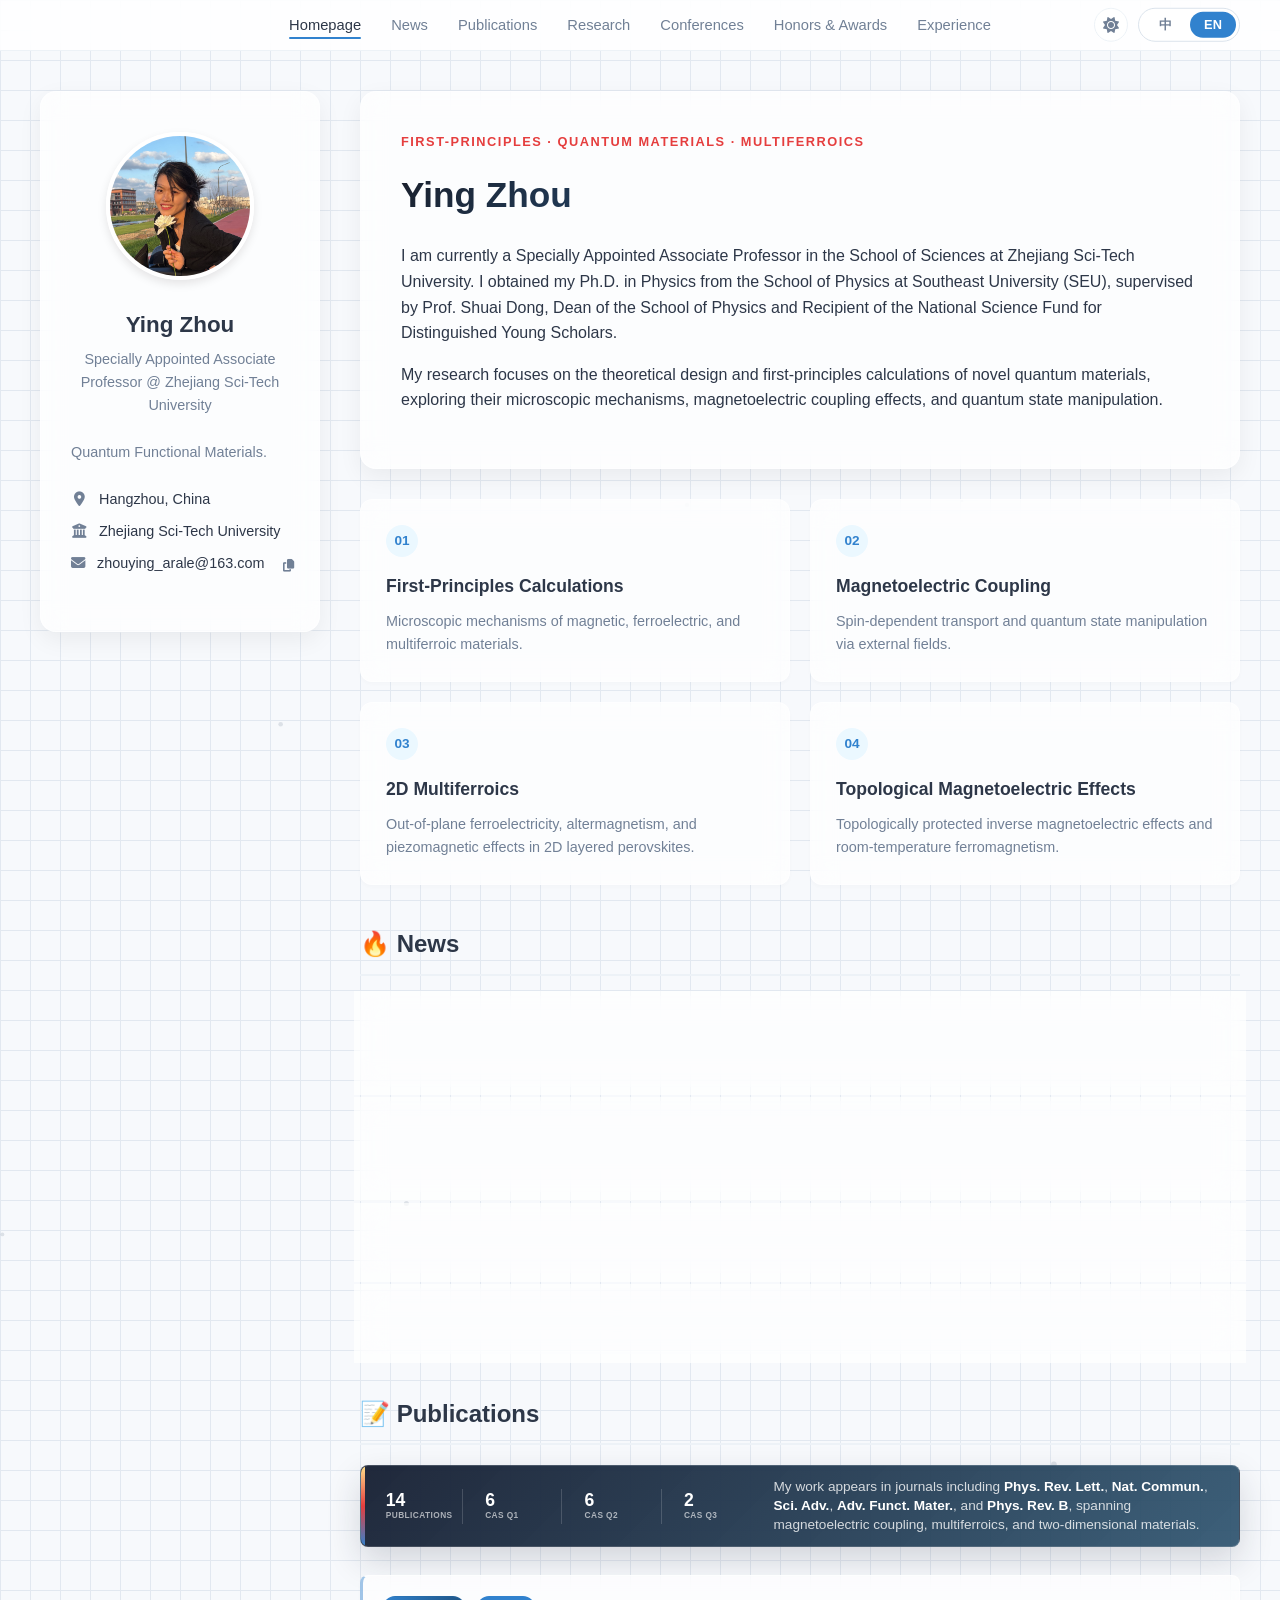
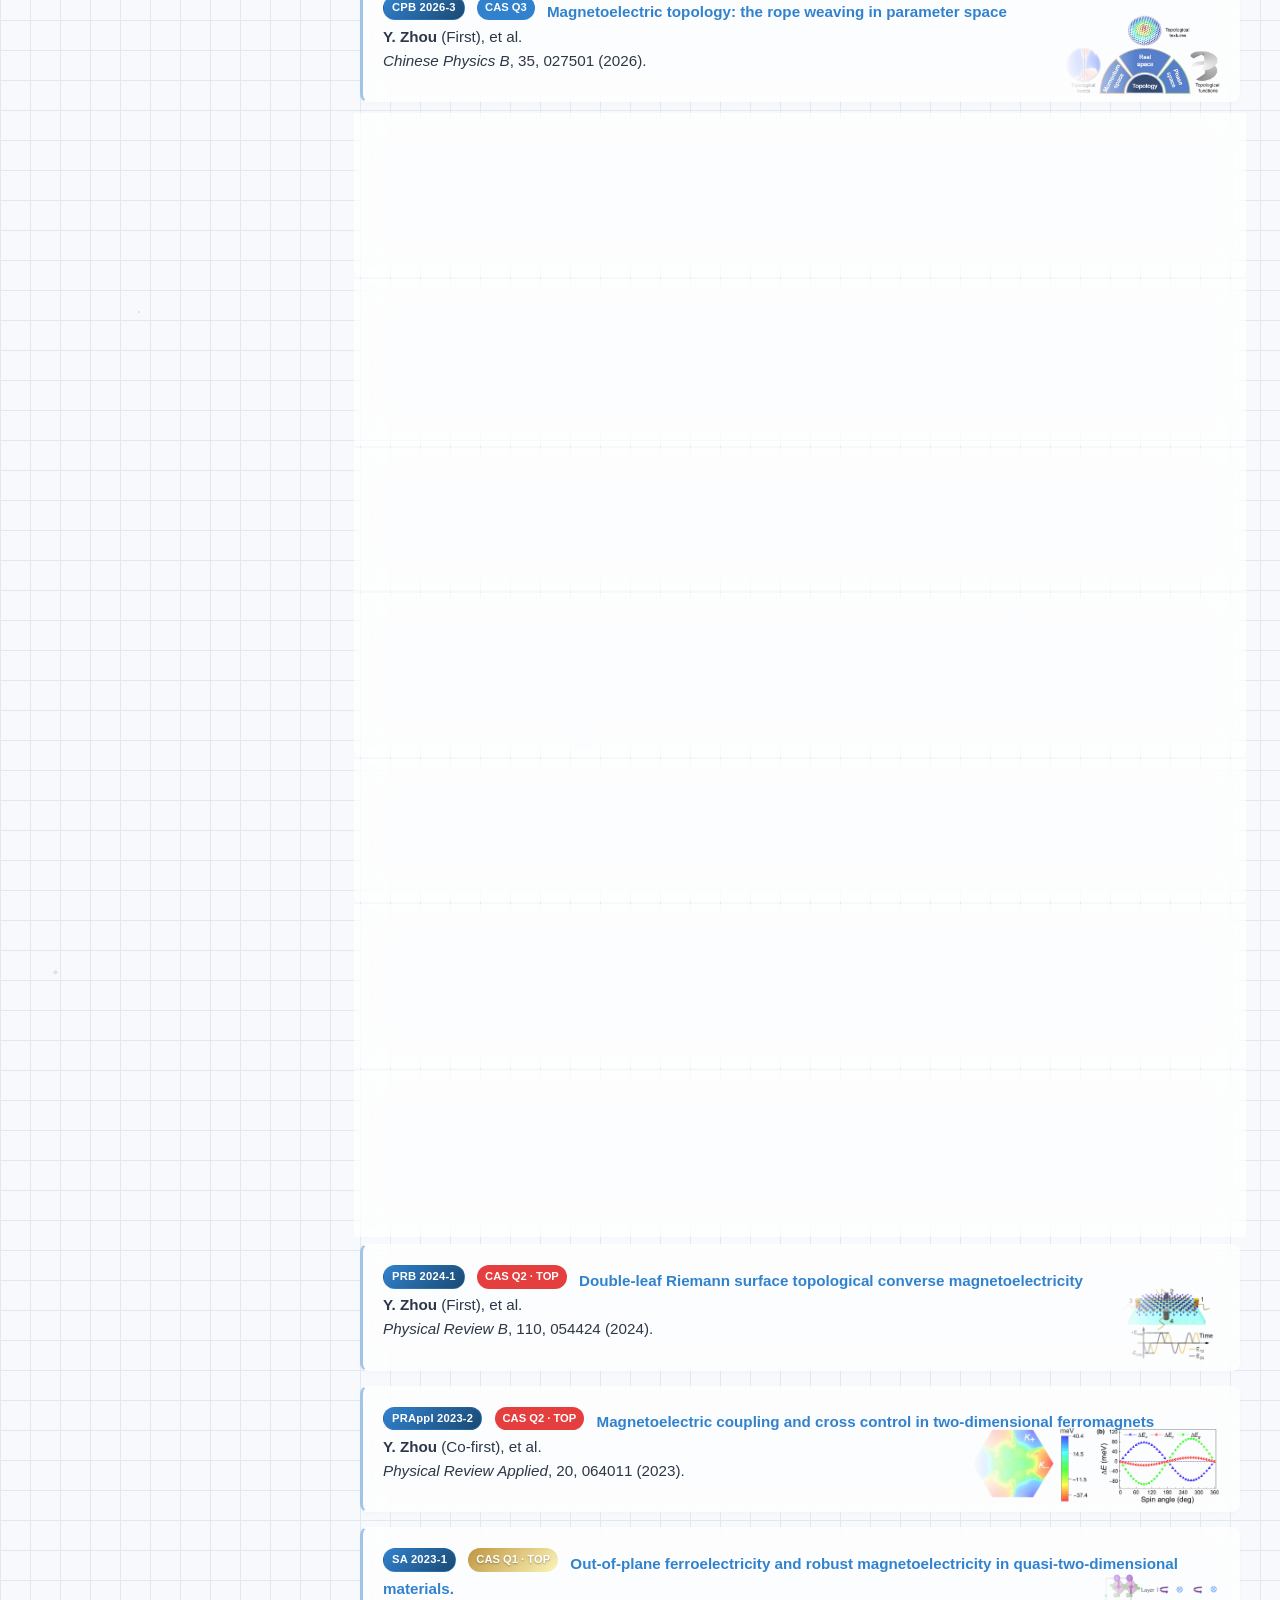
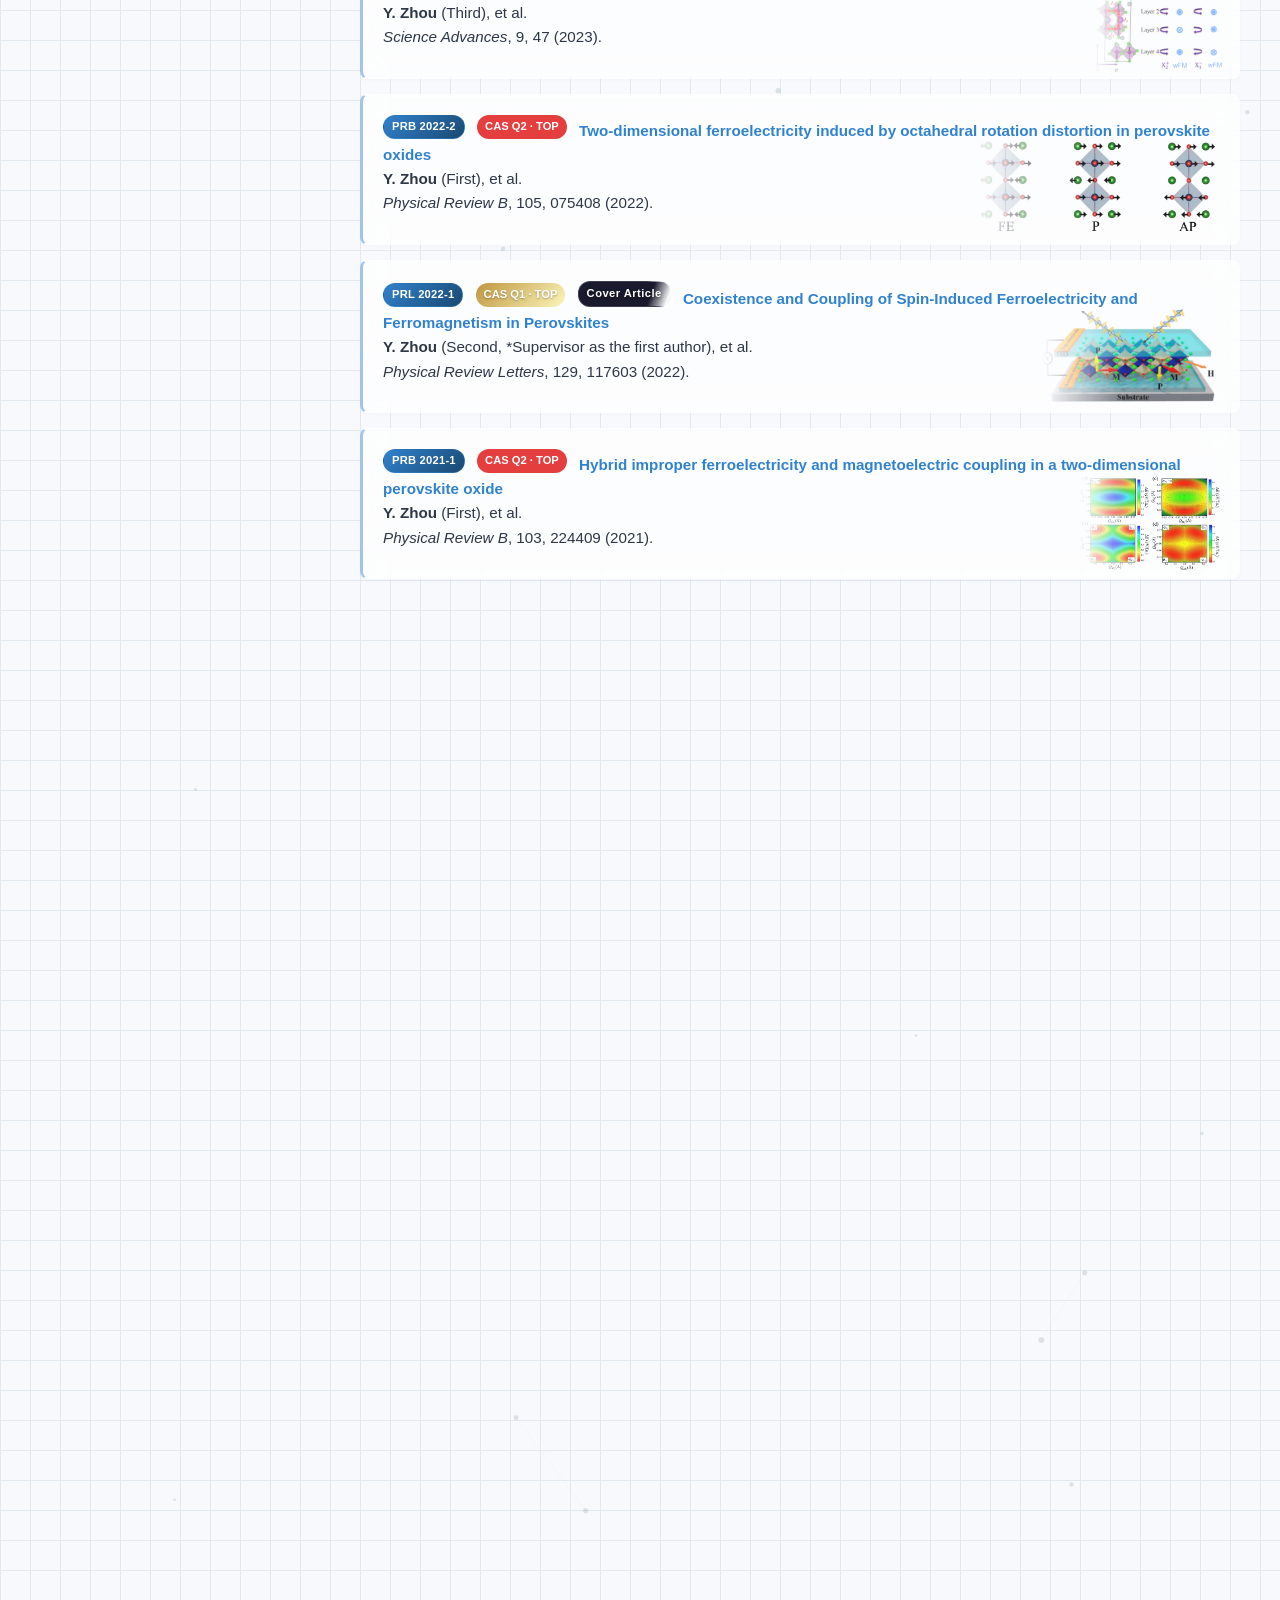
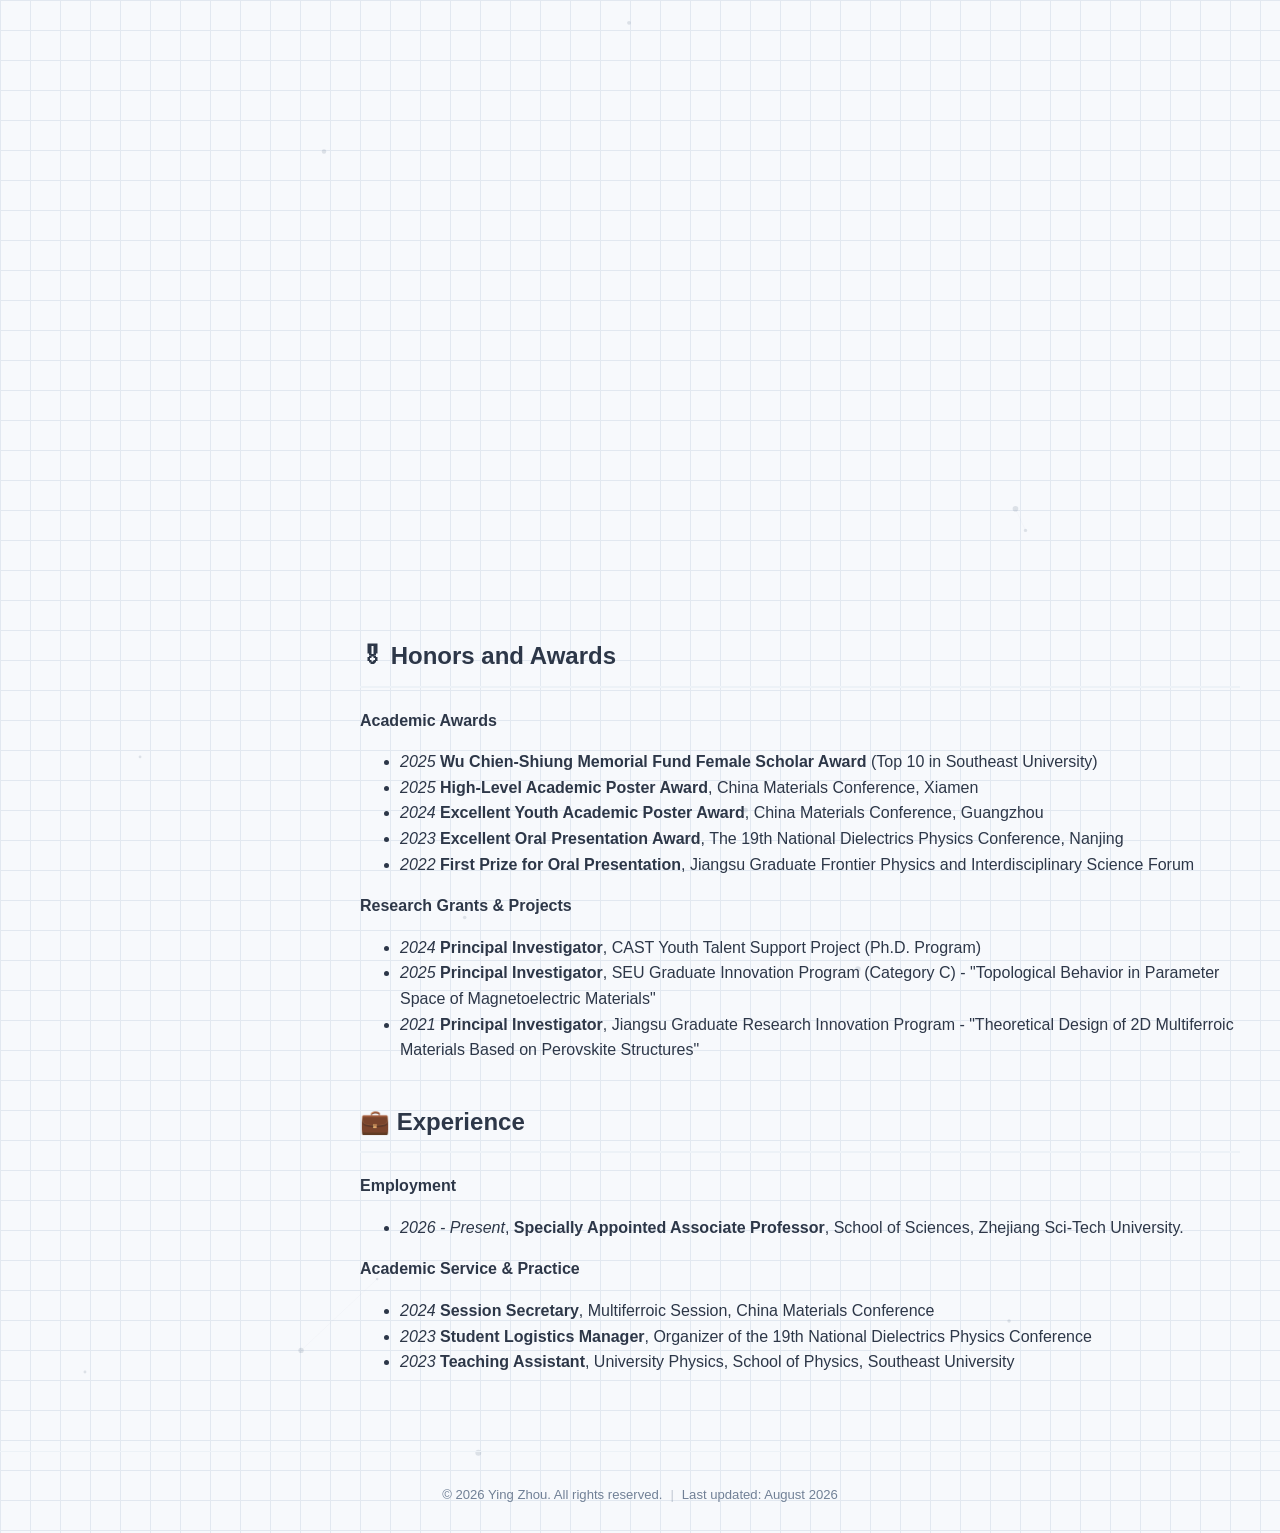
==== index.html @ cd829cbf "Make paper figure backgrounds transparent and lightbox load PNG originals - All 14 WebP images: whit" ====
<!doctype html>
<html lang="en">
<head>
    <meta charset="utf-8">
    <title>Ying Zhou - Homepage</title>
    <meta name="viewport" content="width=device-width, initial-scale=1.0">

    <!-- FontAwesome icons -->
    <link rel="stylesheet" href="https://cdnjs.cloudflare.com/ajax/libs/font-awesome/6.4.0/css/all.min.css">

    <link rel="alternate" hreflang="en" href="index.html">
    <link rel="alternate" hreflang="zh-CN" href="index-zh.html">
    <link rel="stylesheet" href="assets/css/main.css">
    <link rel="icon" href="data:image/svg+xml,<svg xmlns='http://www.w3.org/2000/svg' viewBox='0 0 32 32'><rect width='32' height='32' rx='8' fill='%233182ce'/><text x='50%25' y='55%25' dominant-baseline='middle' text-anchor='middle' font-family='system-ui' font-size='17' font-weight='700' fill='white'>YZ</text></svg>">
</head>
<body>

    <!-- Preloader -->
    <div class="preloader" id="preloader">
        <div class="preloader__spinner"></div>
    </div>

    <!-- Background Particles -->
    <canvas id="particles"></canvas>

    <div class="reading-progress" id="readingProgress"></div>

    <div class="masthead" id="masthead">
        <div class="masthead__inner-wrap">
            <button class="hamburger" id="hamburger" aria-label="Toggle menu">
                <span></span>
                <span></span>
                <span></span>
            </button>
            <nav id="site-nav" class="greedy-nav">
                <ul class="visible-links">
                    <li><a href="#about-me">Homepage</a></li>
                    <li><a href="#-news">News</a></li>
                    <li><a href="#-publications">Publications</a></li>
                    <li><a href="#-research-experience">Research</a></li>
                    <li><a href="#-conferences">Conferences</a></li>
                    <li><a href="#-honors-and-awards">Honors & Awards</a></li>
                    <li><a href="#-experience">Experience</a></li>
                </ul>
            </nav>
            <div class="masthead__controls">
                <button class="theme-toggle" id="themeToggle" aria-label="Toggle dark mode">
                    <i class="fas fa-sun"></i>
                    <i class="fas fa-moon"></i>
                </button>
                <div class="language-switcher" aria-label="Language selection">
                    <a href="index-zh.html" lang="zh-CN" hreflang="zh-CN" aria-label="Switch to Chinese">中</a>
                    <a href="index.html" lang="en" hreflang="en" aria-current="page">EN</a>
                </div>
            </div>
        </div>
    </div>

    <div id="main" role="main">
        <!-- Sidebar -->
        <div class="sidebar">
            <div class="profile_box reveal">
                <div class="author__avatar">
                    <img src="./sources/head.png" alt="Ying Zhou">
                </div>
                <div class="author__content">
                    <h3 class="author__name">Ying Zhou</h3>
                    <p class="author__bio">Specially Appointed Associate Professor @ Zhejiang Sci-Tech University</p>
                </div>
                <div class="author__urls-wrapper">
                    <ul class="author__urls">
                        <li><div style="white-space: normal; margin-bottom: 1em; color: var(--text-muted); font-weight: 500;">Quantum Functional Materials.</div></li>
                        <li><i class="fas fa-fw fa-map-marker-alt"></i> Hangzhou, China</li>
                        <li><i class="fas fa-fw fa-university"></i> Zhejiang Sci-Tech University</li>
                        <li><i class="fas fa-fw fa-envelope"></i> zhouying_arale@163.com <button class="copy-email" id="copyEmail" aria-label="Copy email"><i class="fas fa-copy"></i></button></li>
                    </ul>
                </div>
            </div>
        </div>

        <!-- Main Content -->
        <div class="page">
            <section class="page__content">
                <span class="anchor" id="about-me"></span>

            <!-- Hero Section -->
            <section class="profile-hero reveal">
              <div class="profile-hero__eyebrow">First-Principles · Quantum Materials · Multiferroics</div>
              <h1 class="profile-hero__name">Ying Zhou</h1>
              <p class="profile-hero__summary">I am currently a Specially Appointed Associate Professor in the School of Sciences at Zhejiang Sci-Tech University. I obtained my Ph.D. in Physics from the School of Physics at Southeast University (SEU), supervised by Prof. Shuai Dong, Dean of the School of Physics and Recipient of the National Science Fund for Distinguished Young Scholars.</p>
              <p class="profile-hero__focus">My research focuses on the theoretical design and first-principles calculations of novel quantum materials, exploring their microscopic mechanisms, magnetoelectric coupling effects, and quantum state manipulation.</p>
            </section>

                <!-- Research Grid -->
                <section class="research-grid reveal-stagger">
                    <div class="research-card" data-detail="Based on density functional theory (DFT), we employ first-principles methods including VASP and ABINIT to investigate the electronic structure, magnetic ordering, ferroelectric polarization, and lattice dynamics of quantum materials, providing theoretical guidance for the rational design of novel functional materials.">
                        <span>01</span>
                        <strong>First-Principles Calculations</strong>
                        <p>Microscopic mechanisms of magnetic, ferroelectric, and multiferroic materials.</p>
                    </div>
                    <div class="research-card" data-detail="We explore cross-coupling mechanisms between magnetic and electric orders in multiferroic systems, including spin-dependent quantum transport, external-field-driven manipulation of quantum states, and the microscopic origins of magnetoelectric effects in low-dimensional and correlated materials.">
                        <span>02</span>
                        <strong>Magnetoelectric Coupling</strong>
                        <p>Spin-dependent transport and quantum state manipulation via external fields.</p>
                    </div>
                    <div class="research-card" data-detail="We focus on two-dimensional Ruddlesden–Popper perovskites and related layered systems, studying out-of-plane ferroelectricity, altermagnetism, piezomagnetic effects, and persistent spin textures for next-generation nanoscale multifunctional devices.">
                        <span>03</span>
                        <strong>2D Multiferroics</strong>
                        <p>Out-of-plane ferroelectricity, altermagnetism, and piezomagnetic effects in 2D layered perovskites.</p>
                    </div>
                    <div class="research-card" data-detail="We investigate topologically protected magnetoelectric responses in quantum materials, including topological converse magnetoelectricity, room-temperature ferromagnetism in 5d halide systems, and non-trivial topological behavior in magnetoelectric parameter space.">
                        <span>04</span>
                        <strong>Topological Magnetoelectric Effects</strong>
                        <p>Topologically protected inverse magnetoelectric effects and room-temperature ferromagnetism.</p>
                    </div>
                </section>

                <!-- News -->
                <h1 id="-news" class="reveal">🔥 News</h1>
                <div class="news-timeline reveal">
                    <ul>
                        <li><em>2026.01</em>: 🎉🎉 Our co-first authored paper on room-temperature ferrimagnetism was accepted by <strong>Nature Communications</strong>!</li>
                        <li><em>2025.08</em>: 🏆🏆 Received the <strong>Wu Chien-Shiung Memorial Fund Female Scholar Award</strong> (Scholarship of ￥100,000. Only 10 awarded university-wide).</li>
                        <li><em>2025.07</em>: 🎉🎉 Received the <strong>High-Level Academic Poster Award</strong> at the China Materials Conference 2025 in Xiamen.</li>
                        <li><em>2024.12</em>: 🚀🚀 Funded by the first batch of the <strong>CAST Youth Talent Support Project (Ph.D. Program)</strong>.</li>
                    </ul>
                </div>

                <h1 id="-publications" class="reveal">📝 Publications</h1>
                <div class="publication-summary reveal">
                    <div class="publication-summary__metric"><strong class="counter" data-target="14">0</strong><span>Publications</span></div>
                    <div class="publication-summary__metric"><strong class="counter" data-target="6">0</strong><span>CAS Q1</span></div>
                    <div class="publication-summary__metric"><strong class="counter" data-target="6">0</strong><span>CAS Q2</span></div>
                    <div class="publication-summary__metric"><strong class="counter" data-target="2">0</strong><span>CAS Q3</span></div>
                    <p>My work appears in journals including <strong>Phys. Rev. Lett.</strong>, <strong>Nat. Commun.</strong>, <strong>Sci. Adv.</strong>, <strong>Adv. Funct. Mater.</strong>, and <strong>Phys. Rev. B</strong>, spanning magnetoelectric coupling, multiferroics, and two-dimensional materials.</p>
                </div>
                <div class="publication-list reveal">
                  <ul class="reveal-stagger">
                    <!-- ========== 2026 ========== -->
                    <li>
                        <img class="pub-fig" src="paper_figs/2026-3.webp" alt="" loading="lazy" />
                        <div class="pub-content">
                            <span class="pub-venue">CPB 2026-3</span> <span class="pub-badge pub-badge--c">CAS Q3</span>
                            <span class="pub-title">
                                <a href="https://iopscience.iop.org/article/10.1088/1674-1056/ae2c6b" target="_blank" rel="noopener"><strong>Magnetoelectric topology: the rope weaving in parameter space</strong></a>
                            </span><br />
                            <strong>Y. Zhou</strong> (First), et al.<br />
                            <em>Chinese Physics B</em>, 35, 027501 (2026).
                        </div>
                    </li>

                    <li>
                        <img class="pub-fig" src="paper_figs/2026-2.webp" alt="" loading="lazy" />
                        <div class="pub-content">
                            <span class="pub-venue">AFM 2026-2</span> <span class="pub-badge pub-badge--a">CAS Q1 · TOP</span>
                            <span class="pub-title">
                                <a href="https://advanced.onlinelibrary.wiley.com/doi/10.1002/adfm.75034" target="_blank" rel="noopener"><strong>Unusual strain relaxation and Dirac semimetallic behavior in epitaxial antiperovskite nitrides.</strong></a>
                            </span><br />
                            <strong>Y. Zhou</strong> (Fourth), et al.<br />
                            <em>Advanced Functional Materials</em>, 36, e75034 (2026).
                        </div>
                    </li>

                    <li>
                        <img class="pub-fig" src="paper_figs/2026-1.webp" alt="" loading="lazy" />
                        <div class="pub-content">
                            <span class="pub-venue">NC 2026-1</span> <span class="pub-badge pub-badge--a">CAS Q1 · TOP</span>
                            <span class="pub-title">
                                <a href="https://www.nature.com/articles/s41467-026-70125-8" target="_blank" rel="noopener"><strong>Room-temperature ferrimagnetism and polar phase in strained La<sub>2</sub>CoRuO<sub>6</sub> films through 3d-4d cation engineering</strong></a>
                            </span><br />
                            <strong>Y. Zhou</strong> (Co-first), et al.<br />
                            <em>Nature Communications</em>, 17, 3887 (2026).
                        </div>
                    </li>

                    <!-- ========== 2025 ========== -->
                    <li>
                        <img class="pub-fig" src="paper_figs/2025-4.webp" alt="" loading="lazy" />
                        <div class="pub-content">
                            <span class="pub-venue">CPL 2025-4</span> <span class="pub-badge pub-badge--a">CAS Q1</span>
                            <span class="pub-title">
                                <a href="https://iopscience.iop.org/article/10.1088/0256-307X/42/10/100705" target="_blank" rel="noopener"><strong>Charge Transfer at the Ni<sub>3</sub>InN/SrVO<sub>3</sub> Heterointerfaces</strong></a>
                            </span><br />
                            <strong>Y. Zhou</strong> (Co-first), et al.<br />
                            <em>Chinese Physics Letters</em>, 42, 100705 (2025).
                        </div>
                    </li>

                    <li>
                        <img class="pub-fig" src="paper_figs/2025-3.webp" alt="" loading="lazy" />
                        <div class="pub-content">
                            <span class="pub-venue">PRB 2025-3</span> <span class="pub-badge pub-badge--b">CAS Q2 · TOP</span>
                            <span class="pub-title">
                                <a href="https://journals.aps.org/prb/abstract/10.1103/rcg6-3gxl" target="_blank" rel="noopener"><strong>Out-of-plane ferroelectricity, magnetoelectric coupling, and persistent spin texture in two-dimensional multiferroics</strong></a>
                            </span><br />
                            <strong>Y. Zhou</strong> (First), et al.<br />
                            <em>Physical Review B</em>, 112, 054412 (2025).
                        </div>
                    </li>

                    <li>
                        <img class="pub-fig" src="paper_figs/2025-2.webp" alt="" loading="lazy" />
                        <div class="pub-content">
                            <span class="pub-venue">PRB 2025-2</span> <span class="pub-badge pub-badge--b">CAS Q2 · TOP</span>
                            <span class="pub-title">
                                <a href="https://journals.aps.org/prb/abstract/10.1103/xpsy-cjn6" target="_blank" rel="noopener"><strong>Piezomagnetism-driven magnetoelectric coupling in altermagnetic multiferroic K<sub>3</sub>Cr<sub>2</sub>F<sub>7</sub></strong></a>
                            </span><br />
                            <strong>Y. Zhou</strong> (First), et al.<br />
                            <em>Physical Review B</em>, 112, 094412 (2025).
                        </div>
                    </li>

                    <li>
                        <img class="pub-fig" src="paper_figs/2025-1.webp" alt="" loading="lazy" />
                        <div class="pub-content">
                            <span class="pub-venue">SA 2025-1</span> <span class="pub-badge pub-badge--a">CAS Q1 · TOP</span>
                            <span class="pub-title">
                                <a href="https://www.science.org/doi/10.1126/sciadv.adx3747" target="_blank" rel="noopener"><strong>Quasi-two-dimensional ferroelectricity with multiple switchable polarization states in N-H coinjected perovskite manganites.</strong></a>
                            </span><br />
                            <strong>Y. Zhou</strong> (Sixth), et al.<br />
                            <em>Science Advances</em>, 11, eadx3747 (2025).
                        </div>
                    </li>

                    <!-- ========== 2024 ========== -->
                    <li>
                        <img class="pub-fig" src="paper_figs/2024-2.webp" alt="" loading="lazy" />
                        <div class="pub-content">
                            <span class="pub-venue">PRM 2024-2</span> <span class="pub-badge pub-badge--c">CAS Q3</span>
                            <span class="pub-title">
                                <a href="https://journals.aps.org/prmaterials/abstract/10.1103/PhysRevMaterials.8.104403" target="_blank" rel="noopener"><strong>Record-large magnetically driven polarization in room temperature ferromagnets OsX<sub>2</sub> monolayers</strong></a>
                            </span><br />
                            <strong>Y. Zhou</strong> (First), et al.<br />
                            <em>Physical Review Materials</em>, 8, 104403 (2024).
                        </div>
                    </li>

                    <li>
                        <img class="pub-fig" src="paper_figs/2024-1.webp" alt="" loading="lazy" />
                        <div class="pub-content">
                            <span class="pub-venue">PRB 2024-1</span> <span class="pub-badge pub-badge--b">CAS Q2 · TOP</span>
                            <span class="pub-title">
                                <a href="https://journals.aps.org/prb/abstract/10.1103/PhysRevB.110.054424" target="_blank" rel="noopener"><strong>Double-leaf Riemann surface topological converse magnetoelectricity</strong></a>
                            </span><br />
                            <strong>Y. Zhou</strong> (First), et al.<br />
                            <em>Physical Review B</em>, 110, 054424 (2024).
                        </div>
                    </li>

                    <!-- ========== 2023 ========== -->
                    <li>
                        <img class="pub-fig" src="paper_figs/2023-2.webp" alt="" loading="lazy" />
                        <div class="pub-content">
                            <span class="pub-venue">PRAppl 2023-2</span> <span class="pub-badge pub-badge--b">CAS Q2 · TOP</span>
                            <span class="pub-title">
                                <a href="https://journals.aps.org/prapplied/abstract/10.1103/PhysRevApplied.20.064011" target="_blank" rel="noopener"><strong>Magnetoelectric coupling and cross control in two-dimensional ferromagnets</strong></a>
                            </span><br />
                            <strong>Y. Zhou</strong> (Co-first), et al.<br />
                            <em>Physical Review Applied</em>, 20, 064011 (2023).
                        </div>
                    </li>

                    <li>
                        <img class="pub-fig" src="paper_figs/2023-1.webp" alt="" loading="lazy" />
                        <div class="pub-content">
                            <span class="pub-venue">SA 2023-1</span> <span class="pub-badge pub-badge--a">CAS Q1 · TOP</span>
                            <span class="pub-title">
                                <a href="https://pmc.ncbi.nlm.nih.gov/articles/PMC10665001/" target="_blank" rel="noopener"><strong>Out-of-plane ferroelectricity and robust magnetoelectricity in quasi-two-dimensional materials.</strong></a>
                            </span><br />
                            <strong>Y. Zhou</strong> (Third), et al.<br />
                            <em>Science Advances</em>, 9, 47 (2023).
                        </div>
                    </li>

                    <!-- ========== 2022 ========== -->
                    <li>
                        <img class="pub-fig" src="paper_figs/2022-2.webp" alt="" loading="lazy" />
                        <div class="pub-content">
                            <span class="pub-venue">PRB 2022-2</span> <span class="pub-badge pub-badge--b">CAS Q2 · TOP</span>
                            <span class="pub-title">
                                <a href="https://journals.aps.org/prb/abstract/10.1103/PhysRevB.105.075408" target="_blank" rel="noopener"><strong>Two-dimensional ferroelectricity induced by octahedral rotation distortion in perovskite oxides</strong></a>
                            </span><br />
                            <strong>Y. Zhou</strong> (First), et al.<br />
                            <em>Physical Review B</em>, 105, 075408 (2022).
                        </div>
                    </li>

                    <li>
                        <img class="pub-fig" src="paper_figs/2022-1.webp" alt="" loading="lazy" />
                        <div class="pub-content">
                            <span class="pub-venue">PRL 2022-1</span> <span class="pub-badge pub-badge--a">CAS Q1 · TOP</span> <span class="pub-badge pub-badge--cover">Cover Article</span>
                            <span class="pub-title">
                                <a href="https://journals.aps.org/prl/abstract/10.1103/PhysRevLett.129.117603" target="_blank" rel="noopener"><strong>Coexistence and Coupling of Spin-Induced Ferroelectricity and Ferromagnetism in Perovskites</strong></a>
                            </span><br />
                            <strong>Y. Zhou</strong> (Second, *Supervisor as the first author), et al.<br />
                            <em>Physical Review Letters</em>, 129, 117603 (2022).
                        </div>
                    </li>

                    <!-- ========== 2021 ========== -->
                    <li>
                        <img class="pub-fig" src="paper_figs/2021-1.webp" alt="" loading="lazy" />
                        <div class="pub-content">
                            <span class="pub-venue">PRB 2021-1</span> <span class="pub-badge pub-badge--b">CAS Q2 · TOP</span>
                            <span class="pub-title">
                                <a href="https://journals.aps.org/prb/abstract/10.1103/PhysRevB.103.224409" target="_blank" rel="noopener"><strong>Hybrid improper ferroelectricity and magnetoelectric coupling in a two-dimensional perovskite oxide</strong></a>
                            </span><br />
                            <strong>Y. Zhou</strong> (First), et al.<br />
                            <em>Physical Review B</em>, 103, 224409 (2021).
                        </div>
                    </li>

                  </ul>
              </div>

                <!-- Research Experience -->
                <h1 id="-research-experience" class="reveal">🔬 Research Experience</h1>
                <div class="experience-grid reveal-stagger">
                    <article class="experience-card">
                        <div class="experience-card__period">2024–2025</div>
                        <h3>Out-of-plane ferroelectricity, altermagnetism, and piezomagnetism in 2D layered perovskites</h3>
                        <p>Stabilized out-of-plane ferroelectricity in two-dimensional Ruddlesden–Popper phases, identified switchable persistent spin textures, and revealed strain-driven Jahn–Teller piezomagnetism and magnetoelectric coupling.</p>
                    </article>
                    <article class="experience-card">
                        <div class="experience-card__period">2022–2024</div>
                        <h3>Topological inverse magnetoelectric effects and room-temperature multiferroicity</h3>
                        <p>Identified a topologically protected inverse magnetoelectric effect in two-dimensional GdI<sub>2</sub> and predicted room-temperature ferromagnetism and record magnetically driven polarization in 5d halide OsX<sub>2</sub> monolayers.</p>
                    </article>
                    <article class="experience-card">
                        <div class="experience-card__period">2021–2022</div>
                        <h3>Spin-induced ferroelectricity and ferromagnetism in 2D double perovskites</h3>
                        <p>Demonstrated coexistence and coupling of spin-induced out-of-plane ferroelectricity and ferromagnetism above room temperature, and explained their microscopic origin through spin-dependent p–d hybridization.</p>
                    </article>
                    <article class="experience-card">
                        <div class="experience-card__period">2019–2021</div>
                        <h3>Octahedral-rotation-induced hybrid improper ferroelectricity in 2D perovskites</h3>
                        <p>Established how octahedral rotations and tilting govern lattice dynamics, polarization reversal, and strain- or interface-controlled magnetoelectric pathways in two-dimensional perovskite oxides.</p>
                    </article>
                </div>

                <h2 class="publication-group__title reveal">Collaborative Research</h2>
                <div class="collaboration-list reveal-stagger">
                    <article class="collaboration-card">
                        <div class="experience-card__period">2024–2025</div>
                        <h3>Strain-induced room-temperature ferrimagnetism and polar phases in 3d–4d double perovskites</h3>
                        <p>Collaborative first-principles work revealed how compressive strain strengthens Co–O–Ru superexchange and how octahedral-rotation gradients break glide symmetry to stabilize a switchable polar phase.</p>
                    </article>
                    <article class="collaboration-card">
                        <div class="experience-card__period">2024–2025</div>
                        <h3>Interfacial charge transfer and magnetic control in nitride/oxide heterostructures</h3>
                        <p>Clarified charge transfer from Ni<sub>3</sub>InN to SrVO<sub>3</sub>, the resulting layer-resolved magnetic moments, and the possibility of inducing non-collinear magnetism at the heterointerface.</p>
                    </article>
                </div>

                <!-- Conferences -->
                <h1 id="-conferences" class="reveal">🎤 Conference Presentations</h1>
                <ul class="conference-list reveal">
                    <li><time>2025</time><span>U.S. magnetism conference · Oral presentation</span><span class="conference-location">Florida</span></li>
                    <li><time>2025</time><span>China Materials Conference · High-Level Academic Poster Award</span><span class="conference-location">Xiamen</span></li>
                    <li><time>2025</time><span>20th National Conference on Dielectric Physics, Materials and Applications · Oral presentation</span><span class="conference-location">Chengdu</span></li>
                    <li><time>2024</time><span>China Materials Conference · Excellent Young Scholar Poster Award</span><span class="conference-location">Guangzhou</span></li>
                    <li><time>2024</time><span>Chinese Physical Society meeting · Poster presentation</span><span class="conference-location">Hainan</span></li>
                    <li><time>2023</time><span>19th National Conference on Dielectric Physics, Materials and Applications · Excellent Oral Presentation Award</span><span class="conference-location">Nanjing</span></li>
                    <li><time>2022</time><span>Jiangsu Graduate Frontier Physics and Interdisciplinary Science Forum · First Prize for Oral Presentation</span><span class="conference-location">Online</span></li>
                </ul>

                <!-- Honors & Awards -->
                <h1 id="-honors-and-awards" class="reveal">🎖 Honors and Awards</h1>
                <div class="reveal">
                <p><strong>Academic Awards</strong></p>
                <ul>
                    <li><em>2025</em> <strong>Wu Chien-Shiung Memorial Fund Female Scholar Award</strong> (Top 10 in Southeast University)</li>
                    <li><em>2025</em> <strong>High-Level Academic Poster Award</strong>, China Materials Conference, Xiamen</li>
                    <li><em>2024</em> <strong>Excellent Youth Academic Poster Award</strong>, China Materials Conference, Guangzhou</li>
                    <li><em>2023</em> <strong>Excellent Oral Presentation Award</strong>, The 19th National Dielectrics Physics Conference, Nanjing</li>
                    <li><em>2022</em> <strong>First Prize for Oral Presentation</strong>, Jiangsu Graduate Frontier Physics and Interdisciplinary Science Forum</li>
                </ul>
                <p><strong>Research Grants & Projects</strong></p>
                <ul>
                    <li><em>2024</em> <strong>Principal Investigator</strong>, CAST Youth Talent Support Project (Ph.D. Program)</li>
                    <li><em>2025</em> <strong>Principal Investigator</strong>, SEU Graduate Innovation Program (Category C) - "Topological Behavior in Parameter Space of Magnetoelectric Materials"</li>
                    <li><em>2021</em> <strong>Principal Investigator</strong>, Jiangsu Graduate Research Innovation Program - "Theoretical Design of 2D Multiferroic Materials Based on Perovskite Structures"</li>
                </ul>
                </div>

                <!-- Experience -->
                <h1 id="-experience" class="reveal">💼 Experience</h1>
                <div class="reveal">
                <p><strong>Employment</strong></p>
                <ul>
                    <li><em>2026 - Present</em>, <strong>Specially Appointed Associate Professor</strong>, School of Sciences, Zhejiang Sci-Tech University.</li>
                </ul>
                <p><strong>Academic Service & Practice</strong></p>
                <ul>
                    <li><em>2024</em> <strong>Session Secretary</strong>, Multiferroic Session, China Materials Conference</li>
                    <li><em>2023</em> <strong>Student Logistics Manager</strong>, Organizer of the 19th National Dielectrics Physics Conference</li>
                    <li><em>2023</em> <strong>Teaching Assistant</strong>, University Physics, School of Physics, Southeast University</li>
                </ul>
                </div>
            </section>
        </div>
    </div>

    <!-- Footer -->
    <footer class="site-footer">
        &copy; 2026 Ying Zhou. All rights reserved.<span class="site-footer__divider">|</span>Last updated: <span id="lastUpdated">August 2026</span>
    </footer>

    <!-- Toast -->
    <div class="toast" id="toast"></div>

    <!-- Back to Top -->
    <button class="back-to-top" id="backToTop" aria-label="Back to top">
        <i class="fas fa-arrow-up"></i>
    </button>

    <!-- Lightbox -->
    <div class="lightbox" id="lightbox">
        <button class="lightbox__close" id="lightboxClose" aria-label="Close">×</button>
        <img class="lightbox__img" id="lightboxImg" src="" alt="" />
    </div>

    <script>
    (function() {
        // =====================================================================
        // Dark Mode Toggle
        // =====================================================================
        const html = document.documentElement;
        const themeToggle = document.getElementById('themeToggle');

        const savedTheme = localStorage.getItem('theme');
        if (savedTheme === 'dark') {
            html.setAttribute('data-theme', 'dark');
        } else if (!savedTheme && window.matchMedia('(prefers-color-scheme: dark)').matches) {
            html.setAttribute('data-theme', 'dark');
        }

        themeToggle.addEventListener('click', function() {
            if (html.hasAttribute('data-theme')) {
                html.removeAttribute('data-theme');
                localStorage.setItem('theme', 'light');
            } else {
                html.setAttribute('data-theme', 'dark');
                localStorage.setItem('theme', 'dark');
            }
        });

        // =====================================================================
        // Reading Progress Bar
        // =====================================================================
        const progressBar = document.getElementById('readingProgress');
        function updateProgress() {
            const scrollTop = window.scrollY;
            const docHeight = document.documentElement.scrollHeight - window.innerHeight;
            const progress = docHeight > 0 ? Math.min((scrollTop / docHeight) * 100, 100) : 0;
            progressBar.style.width = progress + '%';
        }
        window.addEventListener('scroll', updateProgress, { passive: true });

        // =====================================================================
        // Masthead scroll effect
        // =====================================================================
        const masthead = document.getElementById('masthead');
        function updateMasthead() {
            if (window.scrollY > 10) {
                masthead.classList.add('scrolled');
            } else {
                masthead.classList.remove('scrolled');
            }
        }
        window.addEventListener('scroll', updateMasthead, { passive: true });

        // =====================================================================
        // Scrollspy - Active nav link
        // =====================================================================
        const navLinks = document.querySelectorAll('.greedy-nav a');
        const sections = [];
        navLinks.forEach(function(link) {
            var href = link.getAttribute('href');
            if (href && href.startsWith('#')) {
                var el = document.getElementById(href.substring(1));
                if (el) sections.push({ link: link, el: el });
            }
        });

        function updateActiveLink() {
            var scrollPos = window.scrollY + 100;
            var active = null;
            sections.forEach(function(s) {
                if (s.el.offsetTop <= scrollPos) {
                    active = s;
                }
            });
            navLinks.forEach(function(l) { l.classList.remove('active'); });
            if (active) active.link.classList.add('active');
        }
        window.addEventListener('scroll', updateActiveLink, { passive: true });

        // =====================================================================
        // Back to Top
        // =====================================================================
        const backToTop = document.getElementById('backToTop');
        function toggleBackToTop() {
            if (window.scrollY > 500) {
                backToTop.classList.add('visible');
            } else {
                backToTop.classList.remove('visible');
            }
        }
        window.addEventListener('scroll', toggleBackToTop, { passive: true });
        backToTop.addEventListener('click', function() {
            window.scrollTo({ top: 0, behavior: 'smooth' });
        });

        // =====================================================================
        // Reveal Animations (Intersection Observer)
        // =====================================================================
        var revealObserver = new IntersectionObserver(function(entries) {
            entries.forEach(function(entry) {
                if (entry.isIntersecting) {
                    entry.target.classList.add('revealed');
                    revealObserver.unobserve(entry.target);
                }
            });
        }, { threshold: 0.12, rootMargin: '0px 0px -40px 0px' });

        document.querySelectorAll('.reveal, .reveal-stagger').forEach(function(el) {
            revealObserver.observe(el);
        });

        // =====================================================================
        // Counter Animation
        // =====================================================================
        var counterObserver = new IntersectionObserver(function(entries) {
            entries.forEach(function(entry) {
                if (entry.isIntersecting) {
                    var el = entry.target;
                    var target = parseInt(el.getAttribute('data-target'), 10);
                    var duration = 1200;
                    var startTime = null;

                    function animate(ts) {
                        if (!startTime) startTime = ts;
                        var elapsed = ts - startTime;
                        var progress = Math.min(elapsed / duration, 1);
                        // Ease-out quad
                        var eased = 1 - (1 - progress) * (1 - progress);
                        el.textContent = Math.round(eased * target);
                        if (progress < 1) {
                            requestAnimationFrame(animate);
                        } else {
                            el.textContent = target;
                        }
                    }

                    requestAnimationFrame(animate);
                    counterObserver.unobserve(el);
                }
            });
        }, { threshold: 0.6 });

        document.querySelectorAll('.counter').forEach(function(el) {
            counterObserver.observe(el);
        });

        // =====================================================================
        // Lightbox
        // =====================================================================
        var lightbox = document.getElementById('lightbox');
        var lightboxImg = document.getElementById('lightboxImg');
        var lightboxClose = document.getElementById('lightboxClose');

        document.querySelectorAll('.pub-fig').forEach(function(img) {
            img.addEventListener('click', function(e) {
                e.preventDefault();
                e.stopPropagation();
                lightboxImg.src = img.src.replace('.webp', '.png');
                lightbox.classList.add('open');
                document.body.style.overflow = 'hidden';
            });
        });

        function closeLightbox() {
            lightbox.classList.remove('open');
            document.body.style.overflow = '';
        }

        lightboxClose.addEventListener('click', closeLightbox);
        lightbox.addEventListener('click', function(e) {
            if (e.target === lightbox) closeLightbox();
        });
        document.addEventListener('keydown', function(e) {
            if (e.key === 'Escape' && lightbox.classList.contains('open')) closeLightbox();
        });

        // =====================================================================
        // Preloader
        // =====================================================================
        var preloader = document.getElementById('preloader');
        window.addEventListener('load', function() {
            preloader.classList.add('preloader--hidden');
        });
        // Fallback: hide preloader after 3s max
        setTimeout(function() {
            preloader.classList.add('preloader--hidden');
        }, 3000);

        // =====================================================================
        // Background Particles
        // =====================================================================
        var canvas = document.getElementById('particles');
        var ctx = canvas.getContext('2d');
        var particles = [];
        var particleCount = 50;
        var connectionDist = 120;

        function resizeCanvas() {
            canvas.width = window.innerWidth;
            canvas.height = document.documentElement.scrollHeight;
        }

        function createParticles() {
            particles = [];
            for (var i = 0; i < particleCount; i++) {
                particles.push({
                    x: Math.random() * canvas.width,
                    y: Math.random() * canvas.height,
                    vx: (Math.random() - 0.5) * 0.4,
                    vy: (Math.random() - 0.5) * 0.4,
                    r: Math.random() * 2 + 1
                });
            }
        }

        function drawParticles() {
            ctx.clearRect(0, 0, canvas.width, canvas.height);
            var isDark = html.hasAttribute('data-theme');
            var dotColor = isDark ? 'rgba(148,163,184,0.25)' : 'rgba(100,116,139,0.18)';
            var lineColor = isDark ? 'rgba(148,163,184,0.07)' : 'rgba(100,116,139,0.05)';

            for (var i = 0; i < particles.length; i++) {
                var p = particles[i];

                // Draw dot
                ctx.beginPath();
                ctx.arc(p.x, p.y, p.r, 0, Math.PI * 2);
                ctx.fillStyle = dotColor;
                ctx.fill();

                // Draw connections
                for (var j = i + 1; j < particles.length; j++) {
                    var q = particles[j];
                    var dx = p.x - q.x;
                    var dy = p.y - q.y;
                    var dist = Math.sqrt(dx * dx + dy * dy);
                    if (dist < connectionDist) {
                        ctx.beginPath();
                        ctx.moveTo(p.x, p.y);
                        ctx.lineTo(q.x, q.y);
                        ctx.strokeStyle = lineColor;
                        ctx.lineWidth = 0.6;
                        ctx.stroke();
                    }
                }

                // Update position
                p.x += p.vx;
                p.y += p.vy;

                // Wrap around
                if (p.x < -10) p.x = canvas.width + 10;
                if (p.x > canvas.width + 10) p.x = -10;
                if (p.y < -10) p.y = canvas.height + 10;
                if (p.y > canvas.height + 10) p.y = -10;
            }

            requestAnimationFrame(drawParticles);
        }

        resizeCanvas();
        createParticles();
        drawParticles();

        window.addEventListener('resize', function() {
            resizeCanvas();
            createParticles();
        });

        // Update canvas height on scroll (for long pages)
        var lastHeight = document.documentElement.scrollHeight;
        window.addEventListener('scroll', function() {
            var h = document.documentElement.scrollHeight;
            if (h !== lastHeight) {
                lastHeight = h;
                canvas.height = h;
            }
        }, { passive: true });

        // =====================================================================
        // Hamburger Menu
        // =====================================================================
        var hamburger = document.getElementById('hamburger');
        var visibleLinks = document.querySelector('.greedy-nav ul.visible-links');

        hamburger.addEventListener('click', function() {
            hamburger.classList.toggle('active');
            visibleLinks.classList.toggle('open');
        });

        // Close menu when a nav link is clicked
        visibleLinks.querySelectorAll('a').forEach(function(link) {
            link.addEventListener('click', function() {
                hamburger.classList.remove('active');
                visibleLinks.classList.remove('open');
            });
        });

        // Close menu when clicking outside
        document.addEventListener('click', function(e) {
            if (!hamburger.contains(e.target) && !visibleLinks.contains(e.target)) {
                hamburger.classList.remove('active');
                visibleLinks.classList.remove('open');
            }
        });

        // =====================================================================
        // Copy Email
        // =====================================================================
        var copyBtn = document.getElementById('copyEmail');
        var toast = document.getElementById('toast');
        var toastTimer = null;

        function showToast(msg) {
            toast.textContent = msg;
            toast.classList.add('toast--visible');
            if (toastTimer) clearTimeout(toastTimer);
            toastTimer = setTimeout(function() {
                toast.classList.remove('toast--visible');
            }, 2000);
        }

        copyBtn.addEventListener('click', function() {
            var email = 'zhouying_arale@163.com';
            if (navigator.clipboard && navigator.clipboard.writeText) {
                navigator.clipboard.writeText(email).then(function() {
                    copyBtn.classList.add('copied');
                    showToast('Email copied!');
                    setTimeout(function() { copyBtn.classList.remove('copied'); }, 1500);
                }).catch(function() {
                    fallbackCopy(email);
                });
            } else {
                fallbackCopy(email);
            }
        });

        function fallbackCopy(text) {
            var ta = document.createElement('textarea');
            ta.value = text;
            ta.style.position = 'fixed';
            ta.style.left = '-9999px';
            document.body.appendChild(ta);
            ta.select();
            try {
                document.execCommand('copy');
                copyBtn.classList.add('copied');
                showToast('Email copied!');
                setTimeout(function() { copyBtn.classList.remove('copied'); }, 1500);
            } catch (e) {
                showToast('Copy failed, please manually copy');
            }
            document.body.removeChild(ta);
        }

        // =====================================================================
        // Research Card Tooltip (Desktop) / Modal (Mobile)
        // =====================================================================
        var researchCards = document.querySelectorAll('.research-card[data-detail]');
        var isMobile = window.matchMedia('(max-width: 900px)');

        // Create tooltip element
        var tooltip = document.createElement('div');
        tooltip.className = 'research-tooltip';
        tooltip.id = 'researchTooltip';
        document.body.appendChild(tooltip);

        // Create modal overlay
        var modalOverlay = document.createElement('div');
        modalOverlay.className = 'research-modal-overlay';
        modalOverlay.id = 'researchModalOverlay';
        modalOverlay.innerHTML = '<div class="research-modal"><button class="research-modal__close" id="researchModalClose">&times;</button><div class="research-modal__number" id="researchModalNumber"></div><h3 class="research-modal__title" id="researchModalTitle"></h3><p class="research-modal__body" id="researchModalBody"></p></div>';
        document.body.appendChild(modalOverlay);

        var modalNumber = document.getElementById('researchModalNumber');
        var modalTitle = document.getElementById('researchModalTitle');
        var modalBody = document.getElementById('researchModalBody');
        var modalClose = document.getElementById('researchModalClose');

        var activeCard = null;

        function showTooltip(card, e) {
            if (isMobile.matches) return;
            var detail = card.getAttribute('data-detail');
            if (!detail) return;
            tooltip.textContent = detail;
            tooltip.classList.add('research-tooltip--visible');

            // Position tooltip
            var rect = card.getBoundingClientRect();
            var tipWidth = 380;
            var left = rect.left + (rect.width / 2) - (tipWidth / 2);

            // Keep within viewport
            if (left < 16) left = 16;
            if (left + tipWidth > window.innerWidth - 16) left = window.innerWidth - tipWidth - 16;

            // Show below the card if room, otherwise above
            var top = rect.bottom + 10;
            var tipHeight = tooltip.offsetHeight || 100;
            if (top + tipHeight > window.innerHeight - 16) {
                top = rect.top - tipHeight - 10;
            }

            tooltip.style.left = left + 'px';
            tooltip.style.top = top + 'px';
        }

        function hideTooltip() {
            tooltip.classList.remove('research-tooltip--visible');
        }

        function openModal(card) {
            var number = card.querySelector('span').textContent;
            var title = card.querySelector('strong').textContent;
            var detail = card.getAttribute('data-detail');

            modalNumber.textContent = number;
            modalTitle.textContent = title;
            modalBody.textContent = detail;
            modalOverlay.classList.add('research-modal-overlay--open');
            document.body.style.overflow = 'hidden';
            card.classList.add('active');
            activeCard = card;
        }

        function closeModal() {
            modalOverlay.classList.remove('research-modal-overlay--open');
            document.body.style.overflow = '';
            if (activeCard) {
                activeCard.classList.remove('active');
                activeCard = null;
            }
        }

        var tooltipTimer = null;

        researchCards.forEach(function(card) {
            // Desktop: hover shows tooltip after 2s delay
            card.addEventListener('mouseenter', function(e) {
                if (!isMobile.matches) {
                    clearTimeout(tooltipTimer);
                    tooltipTimer = setTimeout(function() {
                        showTooltip(card, e);
                    }, 2000);
                }
            });

            card.addEventListener('mouseleave', function() {
                clearTimeout(tooltipTimer);
                hideTooltip();
            });

            // Position tooltip on mousemove for better tracking
            card.addEventListener('mousemove', function(e) {
                if (!isMobile.matches && tooltip.classList.contains('research-tooltip--visible')) {
                    showTooltip(card, e);
                }
            });

            // Mobile: click opens modal
            card.addEventListener('click', function() {
                if (isMobile.matches) {
                    openModal(card);
                }
            });
        });

        modalClose.addEventListener('click', closeModal);
        modalOverlay.addEventListener('click', function(e) {
            if (e.target === modalOverlay) closeModal();
        });
        document.addEventListener('keydown', function(e) {
            if (e.key === 'Escape' && modalOverlay.classList.contains('research-modal-overlay--open')) {
                closeModal();
            }
        });

        // =====================================================================
        // News Card Click Animations
        // =====================================================================
        var fxCanvas = document.createElement('canvas');
        fxCanvas.id = 'fxCanvas';
        document.body.appendChild(fxCanvas);
        var fxCtx = fxCanvas.getContext('2d');
        var fxParticles = [];
        var fxAnimId = null;

        function resizeFxCanvas() {
            fxCanvas.width = window.innerWidth;
            fxCanvas.height = window.innerHeight;
        }
        resizeFxCanvas();
        window.addEventListener('resize', resizeFxCanvas);

        var Particle = function(x, y, vx, vy, color, size, life, type) {
            this.x = x; this.y = y;
            this.vx = vx; this.vy = vy;
            this.color = color; this.size = size;
            this.life = life; this.maxLife = life;
            this.type = type || 'circle'; // circle, square, star
            this.rotation = Math.random() * Math.PI * 2;
            this.rotSpeed = (Math.random() - 0.5) * 0.3;
            this.gravity = 0;
        };

        function spawnConfetti(rect) {
            var cx = rect.left + rect.width / 2;
            var cy = rect.top + rect.height / 2;
            var colors = ['#e53e3e','#dd6b20','#d69e2e','#38a169','#3182ce','#805ad5','#d53f8c','#319795'];
            for (var i = 0; i < 80; i++) {
                var angle = Math.random() * Math.PI * 2;
                var speed = 3 + Math.random() * 10;
                var color = colors[Math.floor(Math.random() * colors.length)];
                fxParticles.push(new Particle(
                    cx, cy,
                    Math.cos(angle) * speed,
                    Math.sin(angle) * speed - 2,
                    color,
                    4 + Math.random() * 8,
                    60 + Math.random() * 60,
                    Math.random() > 0.5 ? 'square' : 'circle'
                ));
            }
        }

        var trophyRunning = false;

        function spawnTrophy() {
            if (trophyRunning) return;
            trophyRunning = true;

            var w = window.innerWidth;
            var h = window.innerHeight;
            var trophy = document.createElement('span');
            trophy.textContent = '🏆';
            trophy.style.position = 'fixed';
            trophy.style.zIndex = '3001';
            trophy.style.pointerEvents = 'none';
            trophy.style.fontSize = '16rem';
            trophy.style.left = (w / 2 - 128) + 'px';
            trophy.style.top = (h / 2 - 120) + 'px';
            trophy.style.transform = 'scale(0) rotate(0deg)';
            trophy.style.opacity = '1';
            document.body.appendChild(trophy);

            var startTime = null;
            var duration = 2500;

            function step(ts) {
                if (!startTime) startTime = ts;
                var elapsed = ts - startTime;
                var progress = Math.min(elapsed / duration, 1);

                // Scale up with overshoot: 0 → 1.3 → 1.0
                var scale;
                if (progress < 0.2) {
                    scale = (progress / 0.2) * 1.3;
                } else if (progress < 0.35) {
                    scale = 1.3 - ((progress - 0.2) / 0.15) * 0.3;
                } else {
                    scale = 1.0;
                }

                // Shake during 0.25–0.7
                var shake = 0;
                if (progress >= 0.25 && progress <= 0.7) {
                    var shakeT = (progress - 0.25) / 0.45;
                    shake = Math.sin(shakeT * Math.PI * 5) * (1 - shakeT) * 20;
                }

                // Fade during last 30%
                var opacity = 1;
                if (progress > 0.7) {
                    opacity = 1 - (progress - 0.7) / 0.3;
                }

                trophy.style.transform = 'scale(' + scale + ') rotate(' + shake + 'deg)';
                trophy.style.opacity = opacity;

                if (progress < 1) {
                    requestAnimationFrame(step);
                } else {
                    if (trophy.parentNode) trophy.parentNode.removeChild(trophy);
                    trophyRunning = false;
                }
            }
            requestAnimationFrame(step);
        }

        function spawnRocketTrail(rect) {
            var cx = rect.left + rect.width / 2;
            var cy = rect.top + rect.height / 2;

            // Fire trail particles
            for (var i = 0; i < 40; i++) {
                var spread = (Math.random() - 0.5) * 60;
                fxParticles.push(new Particle(
                    cx + spread, cy,
                    (Math.random() - 0.5) * 1.5,
                    -(4 + Math.random() * 6),
                    Math.random() > 0.5 ? '#ed8936' : '#f56565',
                    3 + Math.random() * 7,
                    25 + Math.random() * 35,
                    'circle'
                ));
            }
            // Smoke
            for (var j = 0; j < 15; j++) {
                fxParticles.push(new Particle(
                    cx + (Math.random() - 0.5) * 40, cy,
                    (Math.random() - 0.5) * 0.6,
                    -(1 + Math.random() * 2),
                    'rgba(200,200,200,0.4)',
                    8 + Math.random() * 12,
                    40 + Math.random() * 40,
                    'circle'
                ));
            }

            // Flying rocket emoji
            var rocket = document.createElement('span');
            rocket.className = 'fx-emoji';
            rocket.textContent = '🚀';
            rocket.style.left = cx + 'px';
            rocket.style.top = cy + 'px';
            document.body.appendChild(rocket);
            setTimeout(function() { if (rocket.parentNode) rocket.parentNode.removeChild(rocket); }, 1900);
        }

        function animateFx() {
            fxCtx.clearRect(0, 0, fxCanvas.width, fxCanvas.height);

            for (var i = fxParticles.length - 1; i >= 0; i--) {
                var p = fxParticles[i];
                p.x += p.vx;
                p.y += p.vy;
                p.vy += p.gravity;
                p.vx *= 0.99;
                p.vy *= 0.99;
                p.life--;
                p.rotation += p.rotSpeed;

                if (p.life <= 0) { fxParticles.splice(i, 1); continue; }

                var alpha = p.life / p.maxLife;
                fxCtx.globalAlpha = alpha;
                fxCtx.fillStyle = p.color;

                if (p.type === 'square') {
                    fxCtx.save();
                    fxCtx.translate(p.x, p.y);
                    fxCtx.rotate(p.rotation);
                    fxCtx.fillRect(-p.size/2, -p.size/2, p.size, p.size);
                    fxCtx.restore();
                } else if (p.type === 'star') {
                    drawStar(fxCtx, p.x, p.y, p.size, p.rotation);
                } else {
                    fxCtx.beginPath();
                    fxCtx.arc(p.x, p.y, p.size / 2, 0, Math.PI * 2);
                    fxCtx.fill();
                }
            }
            fxCtx.globalAlpha = 1;

            if (fxParticles.length > 0) {
                fxAnimId = requestAnimationFrame(animateFx);
            } else {
                fxAnimId = null;
                fxCtx.clearRect(0, 0, fxCanvas.width, fxCanvas.height);
            }
        }

        function drawStar(ctx, x, y, size, rotation) {
            var spikes = 5, outerR = size / 2, innerR = size / 4;
            ctx.save();
            ctx.translate(x, y);
            ctx.rotate(rotation);
            ctx.beginPath();
            for (var i = 0; i < spikes * 2; i++) {
                var r = i % 2 === 0 ? outerR : innerR;
                var angle = (i * Math.PI) / spikes - Math.PI / 2;
                ctx[i === 0 ? 'moveTo' : 'lineTo'](Math.cos(angle) * r, Math.sin(angle) * r);
            }
            ctx.closePath();
            ctx.fill();
            ctx.restore();
        }

        function triggerFx(card) {
            var rect = card.getBoundingClientRect();
            var text = card.textContent;

            if (text.indexOf('🚀') !== -1) {
                spawnRocketTrail(rect);
            } else if (text.indexOf('🏆') !== -1) {
                spawnTrophy();
            } else if (text.indexOf('🎉') !== -1) {
                spawnConfetti(rect);
            }

            if (!fxAnimId) fxAnimId = requestAnimationFrame(animateFx);
        }

        document.querySelectorAll('.news-timeline li').forEach(function(card) {
            card.style.cursor = 'pointer';
            card.addEventListener('click', function() { triggerFx(card); });
        });

        // =====================================================================
        // Initial calls
        updateProgress();
        updateMasthead();
        updateActiveLink();
        toggleBackToTop();
    })();
    </script>
</body>
</html>
---- assets/css/main.css ----
/* ==========================================================================
   Base & Typography
   ========================================================================== */
:root {
    --bg-color: #f7f9fc;
    --card-bg: #ffffff;
    --glass-bg: rgba(255, 255, 255, 0.72);
    --glass-border: rgba(255, 255, 255, 0.55);
    --glass-blur: blur(12px);
    --text-main: #2d3748;
    --text-muted: #718096;
    --primary-color: #3182ce;
    --primary-light: #60a5fa;
    --border-color: #edf2f7;
    --border-radius-lg: 16px;
    --border-radius-md: 12px;
    --border-radius-sm: 8px;
    --shadow-sm: 0 2px 4px rgba(0,0,0,0.02);
    --shadow-md: 0 8px 24px rgba(0,0,0,0.06);
    --shadow-lg: 0 16px 48px rgba(0,0,0,0.10);
    --grid-line: #e2e8f0;
    --accent-red: #e53e3e;
    --accent-orange: #dd6b20;
    --accent-blue: #3182ce;
    --nav-bg: rgba(255, 255, 255, 0.85);
    --hero-gradient: linear-gradient(135deg, #ffffff 0%, #f7fafc 100%);
    --card-border: #f0f4f8;
    --tag-bg: #ebf8ff;
}

html {
    scroll-behavior: smooth;
    scroll-padding-top: 80px;
}

body {
    font-family: -apple-system, BlinkMacSystemFont, "Segoe UI", Roboto, "Helvetica Neue", Arial, sans-serif;
    background-color: var(--bg-color);
    background-image:
        linear-gradient(to right, var(--grid-line) 1px, transparent 1px),
        linear-gradient(to bottom, var(--grid-line) 1px, transparent 1px);
    background-size: 30px 30px;
    color: var(--text-main);
    margin: 0;
    padding: 0;
    line-height: 1.6;
    transition: background-color 0.3s ease, color 0.3s ease;
}

a {
    color: var(--primary-color);
    text-decoration: none;
    background-image: linear-gradient(currentColor, currentColor);
    background-position: 0% 100%;
    background-repeat: no-repeat;
    background-size: 0% 1.5px;
    transition: color 0.2s ease, background-size 0.3s cubic-bezier(0.22, 1, 0.36, 1);
}

a:hover {
    color: #2b6cb0;
    background-size: 100% 1.5px;
}

h1 {
    font-size: 1.5rem;
    font-weight: 700;
    margin: 40px 0 20px;
    display: flex;
    align-items: center;
    gap: 10px;
    border-bottom: 2px solid #edf2f7;
    padding-bottom: 10px;
    transition: border-color 0.3s ease;
}

/* ==========================================================================
   Reading Progress Bar
   ========================================================================== */
.reading-progress {
    position: fixed;
    top: 0;
    left: 0;
    height: 3px;
    width: 0%;
    background: linear-gradient(90deg, var(--primary-color), var(--accent-red), var(--accent-orange));
    z-index: 1002;
    transition: width 0.1s linear;
    border-radius: 0 2px 2px 0;
}

/* ==========================================================================
   Navigation (Top Bar)
   ========================================================================== */
.masthead {
    background-color: var(--nav-bg);
    backdrop-filter: blur(16px) saturate(180%);
    -webkit-backdrop-filter: blur(16px) saturate(180%);
    border-bottom: 1px solid var(--border-color);
    position: sticky;
    top: 0;
    z-index: 1000;
    padding: 12px 0;
    transition: background-color 0.3s ease, border-color 0.3s ease, box-shadow 0.3s ease;
}

.masthead.scrolled {
    box-shadow: 0 4px 20px rgba(0,0,0,0.08);
}

.masthead__inner-wrap {
    max-width: 1200px;
    margin: 0 auto;
    padding: 0 20px;
    position: relative;
    display: flex;
    align-items: center;
    justify-content: center;
}

.greedy-nav {
    display: flex;
    justify-content: center;
    align-items: center;
}

.greedy-nav button { display: none; }

.greedy-nav ul.visible-links {
    list-style: none;
    margin: 0;
    padding: 0;
    display: flex;
    flex-wrap: wrap;
    gap: 30px;
}

.greedy-nav a {
    color: var(--text-muted);
    font-size: 0.92rem;
    font-weight: 500;
    position: relative;
    padding: 4px 0;
    background-image: none;
    transition: color 0.25s ease;
}

.greedy-nav a::after {
    content: '';
    position: absolute;
    bottom: -2px;
    left: 0;
    width: 0;
    height: 2px;
    background: var(--primary-color);
    border-radius: 2px;
    transition: width 0.25s ease;
}

.greedy-nav a:hover,
.greedy-nav a.active {
    color: var(--text-main);
    text-decoration: none;
}

.greedy-nav a.active::after {
    width: 100%;
}

.masthead__menu-home-item a {
    color: var(--text-main);
    text-decoration: none;
}

/* ==========================================================================
   Masthead Controls (Theme Toggle + Language Switcher)
   ========================================================================== */
.masthead__controls {
    position: absolute;
    right: 20px;
    top: 50%;
    transform: translateY(-50%);
    display: flex;
    align-items: center;
    gap: 10px;
}

/* ==========================================================================
   Theme Toggle
   ========================================================================== */
.theme-toggle {
    width: 34px;
    height: 34px;
    border-radius: 50%;
    border: 1px solid var(--border-color);
    background: var(--card-bg);
    cursor: pointer;
    display: flex;
    align-items: center;
    justify-content: center;
    font-size: 1rem;
    color: var(--text-muted);
    transition: all 0.25s ease;
    flex-shrink: 0;
}

.theme-toggle:hover {
    color: var(--accent-orange);
    border-color: var(--accent-orange);
    transform: rotate(15deg);
}

.theme-toggle .fa-moon { display: none; }
.theme-toggle .fa-sun  { display: inline-block; }

/* ==========================================================================
   Main Layout
   ========================================================================== */
#main {
    display: flex;
    max-width: 1200px;
    margin: 40px auto;
    padding: 0 20px;
    gap: 40px;
    align-items: flex-start;
    position: relative;
    z-index: 1;
}

/* ==========================================================================
   Sidebar (Left Profile)
   ========================================================================== */
.sidebar {
    width: 280px;
    flex-shrink: 0;
    position: sticky;
    top: 90px;
}

.profile_box {
    background: var(--glass-bg);
    backdrop-filter: var(--glass-blur);
    -webkit-backdrop-filter: var(--glass-blur);
    border-radius: var(--border-radius-lg);
    padding: 40px 30px;
    box-shadow: var(--shadow-md);
    text-align: center;
    border: 1px solid var(--glass-border);
    transition: background-color 0.3s ease, border-color 0.3s ease, box-shadow 0.3s ease;
}

.author__avatar img {
    width: 140px;
    height: 140px;
    border-radius: 50%;
    object-fit: cover;
    border: 4px solid #fff;
    box-shadow: 0 4px 10px rgba(0,0,0,0.1);
    margin-bottom: 20px;
    transition: transform 0.3s ease;
}

.author__avatar img:hover {
    transform: scale(1.05);
}

.author__name {
    font-size: 1.4rem;
    margin: 0 0 5px;
    font-weight: 700;
}

.author__bio {
    color: var(--text-muted);
    font-size: 0.9rem;
    margin: 0 0 25px;
}

.author__urls {
    list-style: none;
    padding: 0;
    text-align: left;
    font-size: 0.9rem;
    color: var(--text-main);
}

.author__urls li {
    margin-bottom: 12px;
    display: flex;
    align-items: flex-start;
    gap: 12px;
    line-height: 1.4;
}

.author__urls i {
    width: 16px;
    color: var(--text-muted);
    margin-top: 3px;
    text-align: center;
}

.author__urls_sm {
    display: none;
}

/* ==========================================================================
   Page Content (Right Side)
   ========================================================================== */
.page {
    flex-grow: 1;
    min-width: 0;
}

/* Profile Hero Section */
.profile-hero {
    background: var(--glass-bg);
    backdrop-filter: var(--glass-blur);
    -webkit-backdrop-filter: var(--glass-blur);
    border-radius: var(--border-radius-lg);
    padding: 40px;
    box-shadow: var(--shadow-md);
    border: 1px solid var(--glass-border);
    margin-bottom: 30px;
    transition: background 0.3s ease, border-color 0.3s ease, box-shadow 0.3s ease;
}

.profile-hero__eyebrow {
    font-size: 0.8rem;
    color: var(--accent-red);
    font-weight: 700;
    text-transform: uppercase;
    letter-spacing: 1.5px;
    margin-bottom: 15px;
}

.profile-hero__name {
    font-size: 2.2rem;
    font-weight: 800;
    margin: 0 0 20px 0;
    border: none;
    padding: 0;
    background: linear-gradient(135deg, #1a202c 0%, #3182ce 50%, #e53e3e 100%);
    background-size: 200% 200%;
    -webkit-background-clip: text;
    -webkit-text-fill-color: transparent;
    background-clip: text;
    animation: name-gradient 6s ease infinite;
}

@keyframes name-gradient {
    0%, 100% { background-position: 0% 50%; }
    50% { background-position: 100% 50%; }
}

.profile-hero__name span {
    font-size: 1.2rem;
    color: var(--text-muted);
    font-weight: 400;
    margin-left: 10px;
    -webkit-text-fill-color: var(--text-muted);
}

.profile-hero__summary,
.profile-hero__focus {
    font-size: 1rem;
    color: var(--text-main);
    margin-bottom: 15px;
}

/* Research Grid */
.research-grid {
    display: grid;
    grid-template-columns: repeat(2, 1fr);
    gap: 20px;
    margin-bottom: 40px;
}

.research-card {
    background: var(--glass-bg);
    backdrop-filter: var(--glass-blur);
    -webkit-backdrop-filter: var(--glass-blur);
    border-radius: var(--border-radius-md);
    padding: 25px;
    box-shadow: var(--shadow-sm);
    border: 1px solid var(--glass-border);
    transition: transform 0.3s ease, box-shadow 0.3s ease, border-color 0.3s ease, background-color 0.3s ease;
    cursor: default;
}

.research-card:hover {
    transform: translateY(-4px);
    box-shadow: var(--shadow-lg);
    border-color: var(--primary-color);
}

.research-card span {
    display: inline-flex;
    align-items: center;
    justify-content: center;
    background: var(--tag-bg);
    color: var(--primary-color);
    width: 32px;
    height: 32px;
    border-radius: 50%;
    font-size: 0.85rem;
    font-weight: 700;
    margin-bottom: 15px;
    transition: background 0.3s ease, transform 0.3s ease;
}

.research-card:hover span {
    transform: scale(1.1);
    background: var(--primary-color);
    color: #fff;
}

.research-card strong {
    display: block;
    margin-bottom: 10px;
    font-size: 1.1rem;
    color: var(--text-main);
}

.research-card p {
    margin: 0;
    font-size: 0.9rem;
    color: var(--text-muted);
}

/* Research Card — active state */
.research-card.active {
    border-color: var(--primary-color);
    box-shadow: var(--shadow-lg);
}

/* ==========================================================================
   Research Tooltip (Desktop)
   ========================================================================== */
.research-tooltip {
    position: fixed;
    z-index: 1500;
    max-width: 380px;
    padding: 16px 20px;
    background: var(--card-bg);
    border: 1px solid var(--primary-color);
    border-radius: var(--border-radius-md);
    box-shadow: var(--shadow-lg);
    font-size: 0.88rem;
    line-height: 1.65;
    color: var(--text-main);
    opacity: 0;
    pointer-events: none;
    transform: translateY(6px);
    transition: opacity 0.25s ease, transform 0.25s ease;
}

.research-tooltip::before {
    content: '';
    position: absolute;
    top: -8px;
    left: 24px;
    width: 14px;
    height: 14px;
    background: var(--card-bg);
    border: 1px solid var(--primary-color);
    border-right: none;
    border-bottom: none;
    transform: rotate(45deg);
}

.research-tooltip--visible {
    opacity: 1;
    transform: translateY(0);
}

/* ==========================================================================
   Research Modal (Mobile)
   ========================================================================== */
.research-modal-overlay {
    position: fixed;
    inset: 0;
    z-index: 2000;
    background: rgba(0,0,0,0.5);
    backdrop-filter: blur(4px);
    -webkit-backdrop-filter: blur(4px);
    display: flex;
    align-items: center;
    justify-content: center;
    padding: 24px;
    opacity: 0;
    pointer-events: none;
    transition: opacity 0.3s ease;
}

.research-modal-overlay--open {
    opacity: 1;
    pointer-events: auto;
}

.research-modal {
    background: var(--card-bg);
    border-radius: var(--border-radius-lg);
    padding: 28px 24px 24px;
    max-width: 420px;
    width: 100%;
    box-shadow: var(--shadow-lg);
    position: relative;
    transform: translateY(16px) scale(0.96);
    transition: transform 0.3s cubic-bezier(0.22, 1, 0.36, 1);
}

.research-modal-overlay--open .research-modal {
    transform: translateY(0) scale(1);
}

.research-modal__number {
    display: inline-flex;
    align-items: center;
    justify-content: center;
    background: var(--tag-bg);
    color: var(--primary-color);
    width: 32px;
    height: 32px;
    border-radius: 50%;
    font-size: 0.85rem;
    font-weight: 700;
    margin-bottom: 12px;
}

.research-modal__title {
    font-size: 1.15rem;
    font-weight: 700;
    margin: 0 0 12px;
    color: var(--text-main);
}

.research-modal__body {
    font-size: 0.9rem;
    line-height: 1.7;
    color: var(--text-muted);
    margin: 0;
}

.research-modal__close {
    position: absolute;
    top: 12px;
    right: 14px;
    width: 32px;
    height: 32px;
    border-radius: 50%;
    border: none;
    background: transparent;
    color: var(--text-muted);
    font-size: 1.2rem;
    cursor: pointer;
    display: flex;
    align-items: center;
    justify-content: center;
    transition: color 0.2s ease, background 0.2s ease;
}

.research-modal__close:hover {
    color: var(--text-main);
    background: var(--border-color);
}

@media (max-width: 900px) {
    .research-tooltip {
        display: none !important;
    }
}

/* Lists (News, Pubs, Awards) */
.news-timeline ul,
.publication-list ul,
.page__content > ul {
    list-style: none;
    padding: 0;
    margin: 0;
}

.news-timeline li,
.publication-list li {
    background: var(--glass-bg);
    backdrop-filter: var(--glass-blur);
    -webkit-backdrop-filter: var(--glass-blur);
    border-radius: var(--border-radius-sm);
    padding: 20px;
    margin-bottom: 15px;
    box-shadow: var(--shadow-sm);
    border: 1px solid var(--glass-border);
    font-size: 0.95rem;
    position: relative;
    padding-left: 25px;
    transition: background-color 0.3s ease, border-color 0.3s ease, box-shadow 0.3s ease;
}

.news-timeline li::before {
    content: '';
    position: absolute;
    left: 0;
    top: 0;
    bottom: 0;
    width: 4px;
    background: var(--accent-red);
    border-radius: var(--border-radius-sm) 0 0 var(--border-radius-sm);
}

/* Publication Styling */
.publication-list li {
    padding-left: 20px;
    border-left: 3px solid rgba(49,130,206,0.45);
    transition: transform 0.3s ease, box-shadow 0.3s ease, border-color 0.3s ease, border-left-color 0.3s ease, background-color 0.3s ease;
    position: relative;
    overflow: hidden;
}

.publication-list .pub-content {
    position: relative;
    z-index: 1;
}

.pub-fig {
    position: absolute;
    right: 16px;
    bottom: 6px;
    height: 66%;
    width: auto;
    max-width: 35%;
    object-fit: cover;
    object-position: center;
    mask-image: linear-gradient(to left, black 55%, transparent 100%);
    -webkit-mask-image: linear-gradient(to left, black 55%, transparent 100%);
    opacity: 0.90;
    pointer-events: none;
    z-index: 0;
    border-radius: 0 0 6px 0;
    transition: opacity 0.3s ease, transform 0.3s ease;
    cursor: zoom-in;
    pointer-events: auto;
}

.pub-fig:hover {
    opacity: 1;
    transform: scale(1.03);
}

.publication-list li:hover {
    transform: translateY(-3px);
    box-shadow: var(--shadow-md);
    border-color: #cbd5e0;
    border-left-color: var(--accent-red);
}

.publication-list p {
    margin-top: 20px;
    margin-bottom: 10px;
    font-weight: 600;
    color: var(--text-muted);
    text-transform: uppercase;
    font-size: 0.85rem;
    letter-spacing: 0.5px;
}

/* Badges */
.pub-badge {
    display: inline-block;
    padding: 3px 8px;
    border-radius: 12px;
    font-size: 0.7rem;
    font-weight: 700;
    color: #fff;
    margin-right: 8px;
    vertical-align: text-bottom;
}

.pub-venue {
    display: inline-block;
    padding: 2px 8px;
    border: 1px solid rgba(49,130,206,0.3);
    border-radius: 999px;
    color: #fff;
    background: linear-gradient(135deg, var(--accent-blue), #1a4972);
    font-size: 0.7rem;
    font-weight: 700;
    margin-right: 8px;
    vertical-align: text-bottom;
    letter-spacing: 0.02em;
}

.pub-badge--a {
    background: linear-gradient(135deg, #bf953f, #fcf6ba, #b38728, #fbf5b7);
    background-size: 300% 300%;
    animation: gold-shimmer 3s ease infinite;
    text-shadow: 0 1px 2px rgba(0,0,0,0.3);
}
.pub-badge--b { background-color: #e53e3e; }
.pub-badge--c { background-color: var(--accent-blue); }
.pub-badge--cover {
    background: linear-gradient(110deg, #1a1a2e 0%, #1a1a2e 40%, rgba(255,255,255,0.25) 50%, #1a1a2e 60%, #1a1a2e 100%);
    background-size: 200% 100%;
    animation: cover-shimmer 2.5s ease infinite;
    border: 1px solid rgba(255,255,255,0.15);
    color: #fff;
    text-shadow: 0 1px 3px rgba(0,0,0,0.5);
    letter-spacing: 0.04em;
}

@keyframes cover-shimmer {
    0% { background-position: 200% 0; }
    100% { background-position: -200% 0; }
}

@keyframes gold-shimmer {
    0%, 100% { background-position: 0% 50%; }
    50% { background-position: 100% 50%; }
}

.publication-legend {
    margin-bottom: 20px;
    font-size: 0.85rem;
    color: var(--text-muted);
    background: var(--card-bg);
    display: inline-block;
    padding: 8px 16px;
    border-radius: 20px;
    border: 1px solid var(--border-color);
}

.publication-summary {
    position: relative;
    display: grid;
    grid-template-columns: repeat(4, max-content) minmax(14rem, 1fr);
    align-items: center;
    gap: 0.55rem 0.85rem;
    overflow: hidden;
    margin: 0 0 28px;
    padding: 0.75rem 1rem;
    border: 1px solid rgba(255,255,255,0.16);
    border-radius: 8px;
    color: rgba(255,255,255,0.78);
    background: linear-gradient(135deg, rgba(23,32,51,0.96), rgba(44,82,110,0.92)),
                repeating-linear-gradient(90deg, rgba(255,255,255,0.06) 0 1px, transparent 1px 18px);
    box-shadow: 0 14px 34px rgba(23,32,51,0.16);
    font-size: 0.85rem;
    line-height: 1.38;
    transition: transform 0.3s ease, box-shadow 0.3s ease;
}

.publication-summary:hover {
    transform: translateY(-2px);
    box-shadow: 0 18px 40px rgba(23,32,51,0.22);
}

.publication-summary::before {
    content: "";
    position: absolute;
    inset: 0 auto 0 0;
    width: 4px;
    background: linear-gradient(180deg, #ffe08a, var(--accent-red), var(--accent-blue));
    border-radius: 8px 0 0 8px;
}

.publication-summary strong {
    color: #fff;
}

.publication-summary p {
    position: relative;
    z-index: 1;
    margin: 0;
    color: rgba(255,255,255,0.8);
}

.publication-summary__metric {
    position: relative;
    z-index: 1;
    display: grid;
    min-width: 4.2rem;
    padding: 0.18rem 0.55rem 0.2rem;
    border-right: 1px solid rgba(255,255,255,0.16);
}

.publication-summary__metric:last-of-type {
    border-right: none;
}

.publication-summary__metric strong {
    font-size: 1.1rem;
    line-height: 1;
}

.publication-summary__metric span {
    margin-top: 0.12rem;
    color: rgba(255,255,255,0.62);
    font-size: 0.52rem;
    font-weight: 800;
    letter-spacing: 0.05em;
    line-height: 1.15;
    text-transform: uppercase;
}

.publication-group {
    margin-bottom: 32px;
}

.publication-group__title {
    margin: 0 0 14px;
    padding: 0 0 8px;
    border-bottom: 1px solid var(--border-color);
    font-size: 1.05rem;
    font-weight: 700;
}

.pub-highlight {
    color: var(--accent-red);
    font-weight: bold;
}

.language-switcher {
    display: inline-flex;
    align-items: center;
    gap: 2px;
    padding: 3px;
    border: 1px solid #dbe3ec;
    border-radius: 999px;
    background: #fff;
    transition: border-color 0.3s ease, background 0.3s ease;
    flex-shrink: 0;
}

.language-switcher a {
    min-width: 30px;
    padding: 3px 8px;
    border-radius: 999px;
    color: var(--text-muted);
    text-align: center;
    font-size: 0.8rem;
    font-weight: 700;
    background-image: none;
    transition: color 0.2s ease, background 0.2s ease;
}

.language-switcher a:hover {
    text-decoration: none;
}

.language-switcher a[aria-current="page"] {
    background: var(--primary-color);
    color: #fff;
}

.experience-grid {
    display: grid;
    grid-template-columns: repeat(2, minmax(0, 1fr));
    gap: 18px;
}

.experience-card,
.collaboration-card {
    padding: 22px;
    border: 1px solid var(--glass-border);
    border-radius: var(--border-radius-md);
    background: var(--glass-bg);
    backdrop-filter: var(--glass-blur);
    -webkit-backdrop-filter: var(--glass-blur);
    box-shadow: var(--shadow-sm);
    transition: transform 0.3s ease, box-shadow 0.3s ease, border-color 0.3s ease, background-color 0.3s ease;
}

.experience-card:hover,
.collaboration-card:hover {
    transform: translateY(-3px);
    box-shadow: var(--shadow-md);
    border-color: var(--primary-color);
}

.experience-card__period {
    color: var(--primary-color);
    font-size: 0.82rem;
    font-weight: 700;
}

.experience-card h3,
.collaboration-card h3 {
    margin: 8px 0 10px;
    font-size: 1rem;
}

.experience-card p,
.collaboration-card p {
    margin: 0;
    color: var(--text-muted);
    font-size: 0.9rem;
}

.collaboration-list {
    display: grid;
    gap: 14px;
    margin-top: 18px;
}

.conference-list {
    overflow: hidden;
    margin: 0;
    padding: 0;
    border: 1px solid var(--border-color);
    border-radius: var(--border-radius-md);
    list-style: none;
    box-shadow: var(--shadow-sm);
}

.conference-list li {
    display: grid;
    grid-template-columns: 72px 1fr auto;
    gap: 14px;
    padding: 16px 18px;
    border-bottom: 1px solid var(--border-color);
    background: var(--glass-bg);
    backdrop-filter: var(--glass-blur);
    -webkit-backdrop-filter: var(--glass-blur);
    transition: background-color 0.3s ease, border-color 0.3s ease;
}

.conference-list li:last-child {
    border-bottom: 0;
}

.conference-list li:hover {
    background: var(--bg-color);
}

.conference-list time {
    color: var(--primary-color);
    font-weight: 700;
}

.conference-location {
    color: var(--text-muted);
}

/* Simple ul styling */
.page__content > ul > li {
    margin-bottom: 10px;
    padding-left: 20px;
    position: relative;
}
.page__content > ul > li::before {
    content: '•';
    position: absolute;
    left: 0;
    color: var(--primary-color);
    font-weight: bold;
}

/* ==========================================================================
   Back to Top Button
   ========================================================================== */
.back-to-top {
    position: fixed;
    bottom: 32px;
    right: 32px;
    width: 44px;
    height: 44px;
    border-radius: 50%;
    background: var(--card-bg);
    border: 1px solid var(--border-color);
    box-shadow: var(--shadow-md);
    cursor: pointer;
    display: flex;
    align-items: center;
    justify-content: center;
    font-size: 1.1rem;
    color: var(--primary-color);
    opacity: 0;
    transform: translateY(12px);
    pointer-events: none;
    transition: opacity 0.3s ease, transform 0.3s ease, box-shadow 0.3s ease, background-color 0.3s ease, border-color 0.3s ease;
    z-index: 999;
}

.back-to-top.visible {
    opacity: 1;
    transform: translateY(0);
    pointer-events: auto;
}

.back-to-top:hover {
    box-shadow: var(--shadow-lg);
    transform: translateY(-3px);
    color: var(--accent-red);
    border-color: var(--accent-red);
}

/* ==========================================================================
   Lightbox
   ========================================================================== */
.lightbox {
    position: fixed;
    inset: 0;
    background: rgba(0,0,0,0.85);
    backdrop-filter: blur(8px);
    -webkit-backdrop-filter: blur(8px);
    z-index: 2000;
    display: flex;
    align-items: center;
    justify-content: center;
    opacity: 0;
    pointer-events: none;
    transition: opacity 0.3s ease;
}

.lightbox.open {
    opacity: 1;
    pointer-events: auto;
}

.lightbox__img {
    max-width: 85vw;
    max-height: 85vh;
    border-radius: var(--border-radius-md);
    box-shadow: 0 24px 64px rgba(0,0,0,0.4);
    transform: scale(0.9);
    transition: transform 0.3s ease;
}

.lightbox.open .lightbox__img {
    transform: scale(1);
}

.lightbox__close {
    position: absolute;
    top: 24px;
    right: 32px;
    width: 44px;
    height: 44px;
    border-radius: 50%;
    border: 1px solid rgba(255,255,255,0.3);
    background: rgba(255,255,255,0.1);
    color: #fff;
    font-size: 1.4rem;
    cursor: pointer;
    display: flex;
    align-items: center;
    justify-content: center;
    transition: all 0.25s ease;
}

.lightbox__close:hover {
    background: rgba(255,255,255,0.2);
    border-color: rgba(255,255,255,0.6);
    transform: rotate(90deg);
}

/* ==========================================================================
   Reveal Animations
   ========================================================================== */
.reveal {
    opacity: 0;
    transform: translateY(24px);
    transition: opacity 0.6s ease, transform 0.6s ease;
}

.reveal.revealed {
    opacity: 1;
    transform: translateY(0);
}

/* Stagger children */
.reveal-stagger > * {
    opacity: 0;
    transform: translateY(20px);
    transition: opacity 0.5s ease, transform 0.5s ease;
}

.reveal-stagger.revealed > *:nth-child(1) { transition-delay: 0.00s; }
.reveal-stagger.revealed > *:nth-child(2) { transition-delay: 0.08s; }
.reveal-stagger.revealed > *:nth-child(3) { transition-delay: 0.16s; }
.reveal-stagger.revealed > *:nth-child(4) { transition-delay: 0.24s; }
.reveal-stagger.revealed > *:nth-child(5) { transition-delay: 0.32s; }
.reveal-stagger.revealed > *:nth-child(6) { transition-delay: 0.40s; }
.reveal-stagger.revealed > *:nth-child(7) { transition-delay: 0.48s; }
.reveal-stagger.revealed > *:nth-child(8) { transition-delay: 0.56s; }
.reveal-stagger.revealed > *:nth-child(9) { transition-delay: 0.64s; }
.reveal-stagger.revealed > *:nth-child(10) { transition-delay: 0.72s; }
.reveal-stagger.revealed > *:nth-child(11) { transition-delay: 0.80s; }
.reveal-stagger.revealed > *:nth-child(12) { transition-delay: 0.88s; }
.reveal-stagger.revealed > *:nth-child(13) { transition-delay: 0.96s; }
.reveal-stagger.revealed > *:nth-child(14) { transition-delay: 1.04s; }

.reveal-stagger.revealed > * {
    opacity: 1;
    transform: translateY(0);
}

/* ==========================================================================
   Counter Animation
   ========================================================================== */
.counter {
    display: inline-block;
}

/* ==========================================================================
   Publication Links & Interactivity
   ========================================================================== */
.publication-list .pub-content {
    margin-bottom: 8px;
}

.publication-list a.pub-title {
    color: var(--text-main);
    text-decoration: none;
    transition: color 0.2s ease;
}

.publication-list a.pub-title:hover {
    color: var(--primary-color);
}

.pub-links {
    display: flex;
    gap: 15px;
    font-size: 0.85rem;
    font-weight: 600;
    margin-top: 10px;
}

.pub-links a {
    color: var(--primary-color);
    text-decoration: none;
    padding: 2px 0;
    transition: all 0.2s ease;
}

.pub-links a:hover {
    color: var(--accent-red);
}

/* ==========================================================================
   Responsive Design
   ========================================================================== */
@media (max-width: 900px) {
    #main {
        flex-direction: column;
    }

    .sidebar {
        width: 100%;
        position: static;
    }

    .research-grid {
        grid-template-columns: 1fr;
    }

    .masthead__inner-wrap {
        min-height: 32px;
        padding-right: 140px;
    }

    .masthead__inner-wrap {
        min-height: 32px;
        padding-right: 140px;
        padding-left: 56px;
    }

    .greedy-nav ul.visible-links {
        display: flex;
        flex-direction: column;
        position: fixed;
        top: 60px;
        left: 0;
        right: 0;
        background: var(--nav-bg);
        backdrop-filter: blur(16px) saturate(180%);
        -webkit-backdrop-filter: blur(16px) saturate(180%);
        border-bottom: 1px solid var(--border-color);
        padding: 16px 24px;
        gap: 12px;
        box-shadow: var(--shadow-lg);
        transform: translateY(-110%);
        opacity: 0;
        pointer-events: none;
        transition: transform 0.35s cubic-bezier(0.22, 1, 0.36, 1), opacity 0.3s ease;
        z-index: 999;
    }

    .greedy-nav ul.visible-links.open {
        transform: translateY(0);
        opacity: 1;
        pointer-events: auto;
    }

    .profile-hero {
        padding: 25px;
    }

    .profile-hero__name {
        font-size: 1.7rem;
    }

    .experience-grid {
        grid-template-columns: 1fr;
    }

    .conference-list li {
        grid-template-columns: 60px 1fr;
    }

    .conference-location {
        grid-column: 2;
    }

    .publication-summary {
        grid-template-columns: repeat(4, 1fr);
    }

    .publication-summary p {
        grid-column: 1 / -1;
    }

    .publication-summary__metric {
        min-width: 0;
        padding-left: 0.35rem;
        padding-right: 0.35rem;
    }

    .back-to-top {
        bottom: 20px;
        right: 20px;
        width: 40px;
        height: 40px;
    }

    .pub-fig {
        max-width: 45%;
    }
}

/* ==========================================================================
   Dark Mode
   ========================================================================== */
[data-theme="dark"] {
    --bg-color: #0f172a;
    --card-bg: #1e293b;
    --glass-bg: rgba(30, 41, 59, 0.72);
    --glass-border: rgba(255, 255, 255, 0.08);
    --text-main: #e2e8f0;
    --text-muted: #94a3b8;
    --primary-color: #60a5fa;
    --primary-light: #93c5fd;
    --border-color: #334155;
    --grid-line: #1e293b;
    --shadow-sm: 0 2px 4px rgba(0,0,0,0.2);
    --shadow-md: 0 8px 24px rgba(0,0,0,0.3);
    --shadow-lg: 0 16px 48px rgba(0,0,0,0.4);
    --nav-bg: rgba(15, 23, 42, 0.85);
    --hero-gradient: linear-gradient(135deg, #1e293b 0%, #0f172a 100%);
    --card-border: #334155;
    --tag-bg: rgba(96,165,250,0.15);
}

[data-theme="dark"] body {
    background-color: var(--bg-color);
    background-image:
        linear-gradient(to right, var(--grid-line) 1px, transparent 1px),
        linear-gradient(to bottom, var(--grid-line) 1px, transparent 1px);
}

[data-theme="dark"] .masthead {
    border-bottom-color: var(--border-color);
}

[data-theme="dark"] .masthead.scrolled {
    box-shadow: 0 4px 20px rgba(0,0,0,0.3);
}

[data-theme="dark"] .greedy-nav a:hover,
[data-theme="dark"] .greedy-nav a.active {
    color: #f1f5f9;
}

[data-theme="dark"] .profile-hero__name {
    background: linear-gradient(135deg, #e2e8f0 0%, #60a5fa 50%, #f87171 100%);
    background-size: 200% 200%;
    -webkit-background-clip: text;
    -webkit-text-fill-color: transparent;
    background-clip: text;
}

[data-theme="dark"] .profile-hero__name span {
    -webkit-text-fill-color: var(--text-muted);
}

[data-theme="dark"] h1 {
    border-bottom-color: var(--border-color);
}

[data-theme="dark"] .publication-list li:hover {
    border-color: #475569;
}

[data-theme="dark"] .research-card:hover {
    border-color: var(--primary-color);
}

[data-theme="dark"] .pub-fig {
    opacity: 0.75;
}

[data-theme="dark"] .pub-fig:hover {
    opacity: 0.95;
}

[data-theme="dark"] .author__avatar img {
    border-color: #334155;
}

[data-theme="dark"] .theme-toggle .fa-sun  { display: none; }
[data-theme="dark"] .theme-toggle .fa-moon { display: inline-block; }

[data-theme="dark"] .language-switcher {
    border-color: #334155;
    background: #1e293b;
}

[data-theme="dark"] .publication-summary {
    box-shadow: 0 14px 34px rgba(0,0,0,0.4);
}

[data-theme="dark"] .conference-list li:hover {
    background: rgba(96,165,250,0.05);
}

[data-theme="dark"] .lightbox {
    background: rgba(0,0,0,0.92);
}

[data-theme="dark"] a:hover {
    color: var(--primary-light);
}

[data-theme="dark"] .pub-venue {
    border-color: rgba(96,165,250,0.35);
}

[data-theme="dark"] .experience-card:hover,
[data-theme="dark"] .collaboration-card:hover {
    border-color: var(--primary-color);
}

/* ==========================================================================
   Background Particles
   ========================================================================== */
#particles {
    position: fixed;
    inset: 0;
    z-index: 0;
    pointer-events: none;
}

/* ==========================================================================
   Preloader
   ========================================================================== */
.preloader {
    position: fixed;
    inset: 0;
    z-index: 9999;
    background: var(--bg-color);
    display: flex;
    align-items: center;
    justify-content: center;
    transition: opacity 0.5s ease, visibility 0.5s ease;
}

.preloader--hidden {
    opacity: 0;
    visibility: hidden;
    pointer-events: none;
}

.preloader__spinner {
    width: 40px;
    height: 40px;
    border-radius: 50%;
    border: 3px solid var(--border-color);
    border-top-color: var(--primary-color);
    animation: preloader-spin 0.8s linear infinite;
}

@keyframes preloader-spin {
    to { transform: rotate(360deg); }
}

[data-theme="dark"] .preloader {
    background: var(--bg-color);
}

/* ==========================================================================
   Footer
   ========================================================================== */
.site-footer {
    position: relative;
    z-index: 1;
    text-align: center;
    padding: 32px 20px 28px;
    margin-top: 60px;
    border-top: 1px solid var(--border-color);
    color: var(--text-muted);
    font-size: 0.82rem;
    transition: border-color 0.3s ease;
}

.site-footer__divider {
    display: inline-block;
    margin: 0 8px;
    opacity: 0.4;
}

/* ==========================================================================
   Hamburger Menu (Mobile)
   ========================================================================== */
.hamburger {
    display: none;
    position: absolute;
    left: 20px;
    top: 50%;
    transform: translateY(-50%);
    width: 36px;
    height: 36px;
    border: 1px solid var(--border-color);
    border-radius: 8px;
    background: var(--card-bg);
    cursor: pointer;
    flex-direction: column;
    align-items: center;
    justify-content: center;
    gap: 5px;
    z-index: 1001;
    transition: background 0.3s ease, border-color 0.3s ease;
}

.hamburger span {
    display: block;
    width: 18px;
    height: 2px;
    background: var(--text-main);
    border-radius: 2px;
    transition: transform 0.3s ease, opacity 0.3s ease;
}

.hamburger.active span:nth-child(1) {
    transform: translateY(7px) rotate(45deg);
}

.hamburger.active span:nth-child(2) {
    opacity: 0;
}

.hamburger.active span:nth-child(3) {
    transform: translateY(-7px) rotate(-45deg);
}

@media (max-width: 900px) {
    .hamburger {
        display: flex;
    }
}

/* ==========================================================================
   Copy Email Button
   ========================================================================== */
.copy-email {
    display: inline-flex;
    align-items: center;
    justify-content: center;
    width: 24px;
    height: 24px;
    border: none;
    background: transparent;
    color: var(--text-muted);
    cursor: pointer;
    border-radius: 4px;
    font-size: 0.8rem;
    transition: color 0.2s ease, background 0.2s ease;
    flex-shrink: 0;
}

.copy-email:hover {
    color: var(--primary-color);
    background: var(--tag-bg);
}

.copy-email.copied {
    color: #22c55e;
}

/* Toast */
.toast {
    position: fixed;
    bottom: 32px;
    left: 50%;
    transform: translateX(-50%) translateY(20px);
    background: #1e293b;
    color: #e2e8f0;
    padding: 10px 24px;
    border-radius: 999px;
    font-size: 0.85rem;
    font-weight: 600;
    box-shadow: 0 8px 32px rgba(0,0,0,0.3);
    z-index: 3000;
    opacity: 0;
    pointer-events: none;
    transition: opacity 0.3s ease, transform 0.3s ease;
}

.toast--visible {
    opacity: 1;
    transform: translateX(-50%) translateY(0);
}

[data-theme="dark"] .toast {
    background: #334155;
}

/* ==========================================================================
   Effects Canvas (news click animations)
   ========================================================================== */
#fxCanvas {
    position: fixed;
    inset: 0;
    z-index: 3000;
    pointer-events: none;
}

.fx-emoji {
    position: fixed;
    z-index: 3001;
    pointer-events: none;
    font-size: 3rem;
    animation: fx-rise 1.8s cubic-bezier(0.22, 1, 0.36, 1) forwards;
}

@keyframes fx-rise {
    0%   { opacity: 1; transform: translateY(0) scale(0.6) rotate(-10deg); }
    30%  { opacity: 1; transform: translateY(-40vh) scale(1.1) rotate(5deg); }
    100% { opacity: 0; transform: translateY(-110vh) scale(0.8) rotate(15deg); }
}
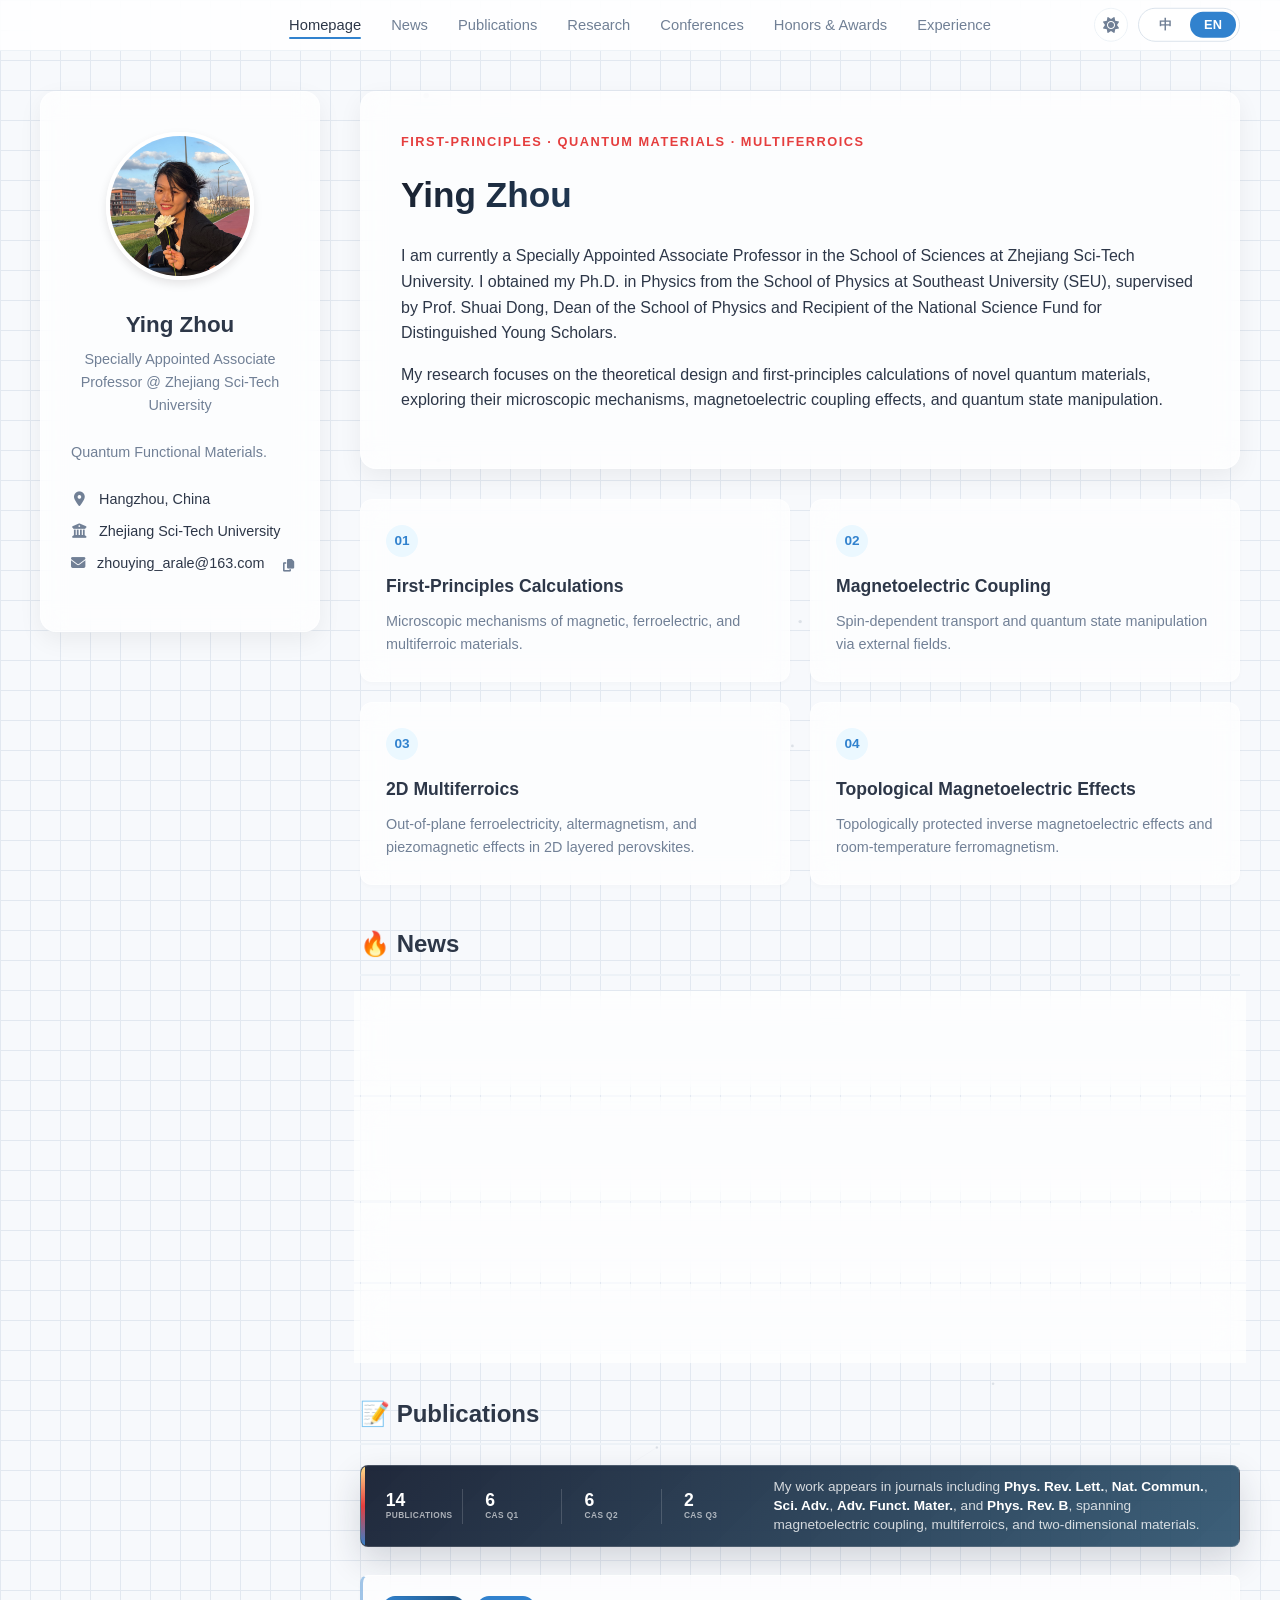
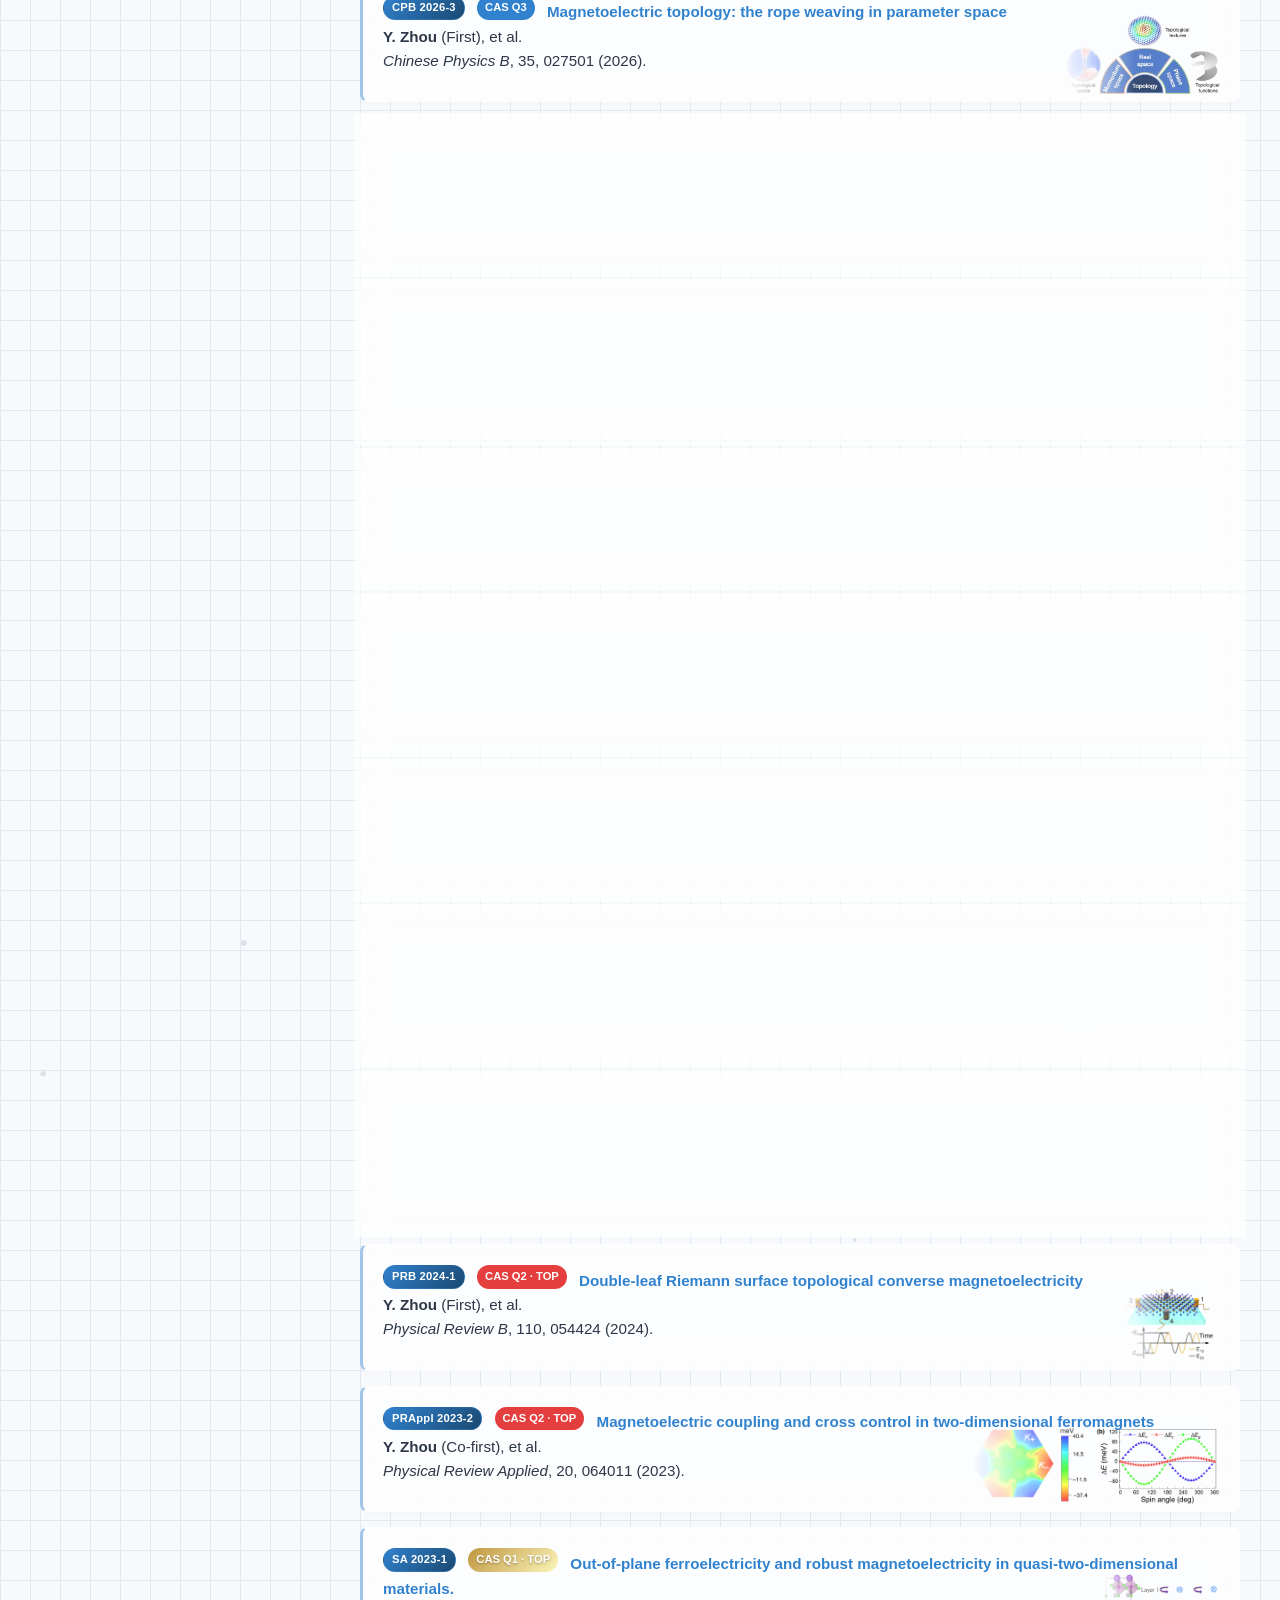
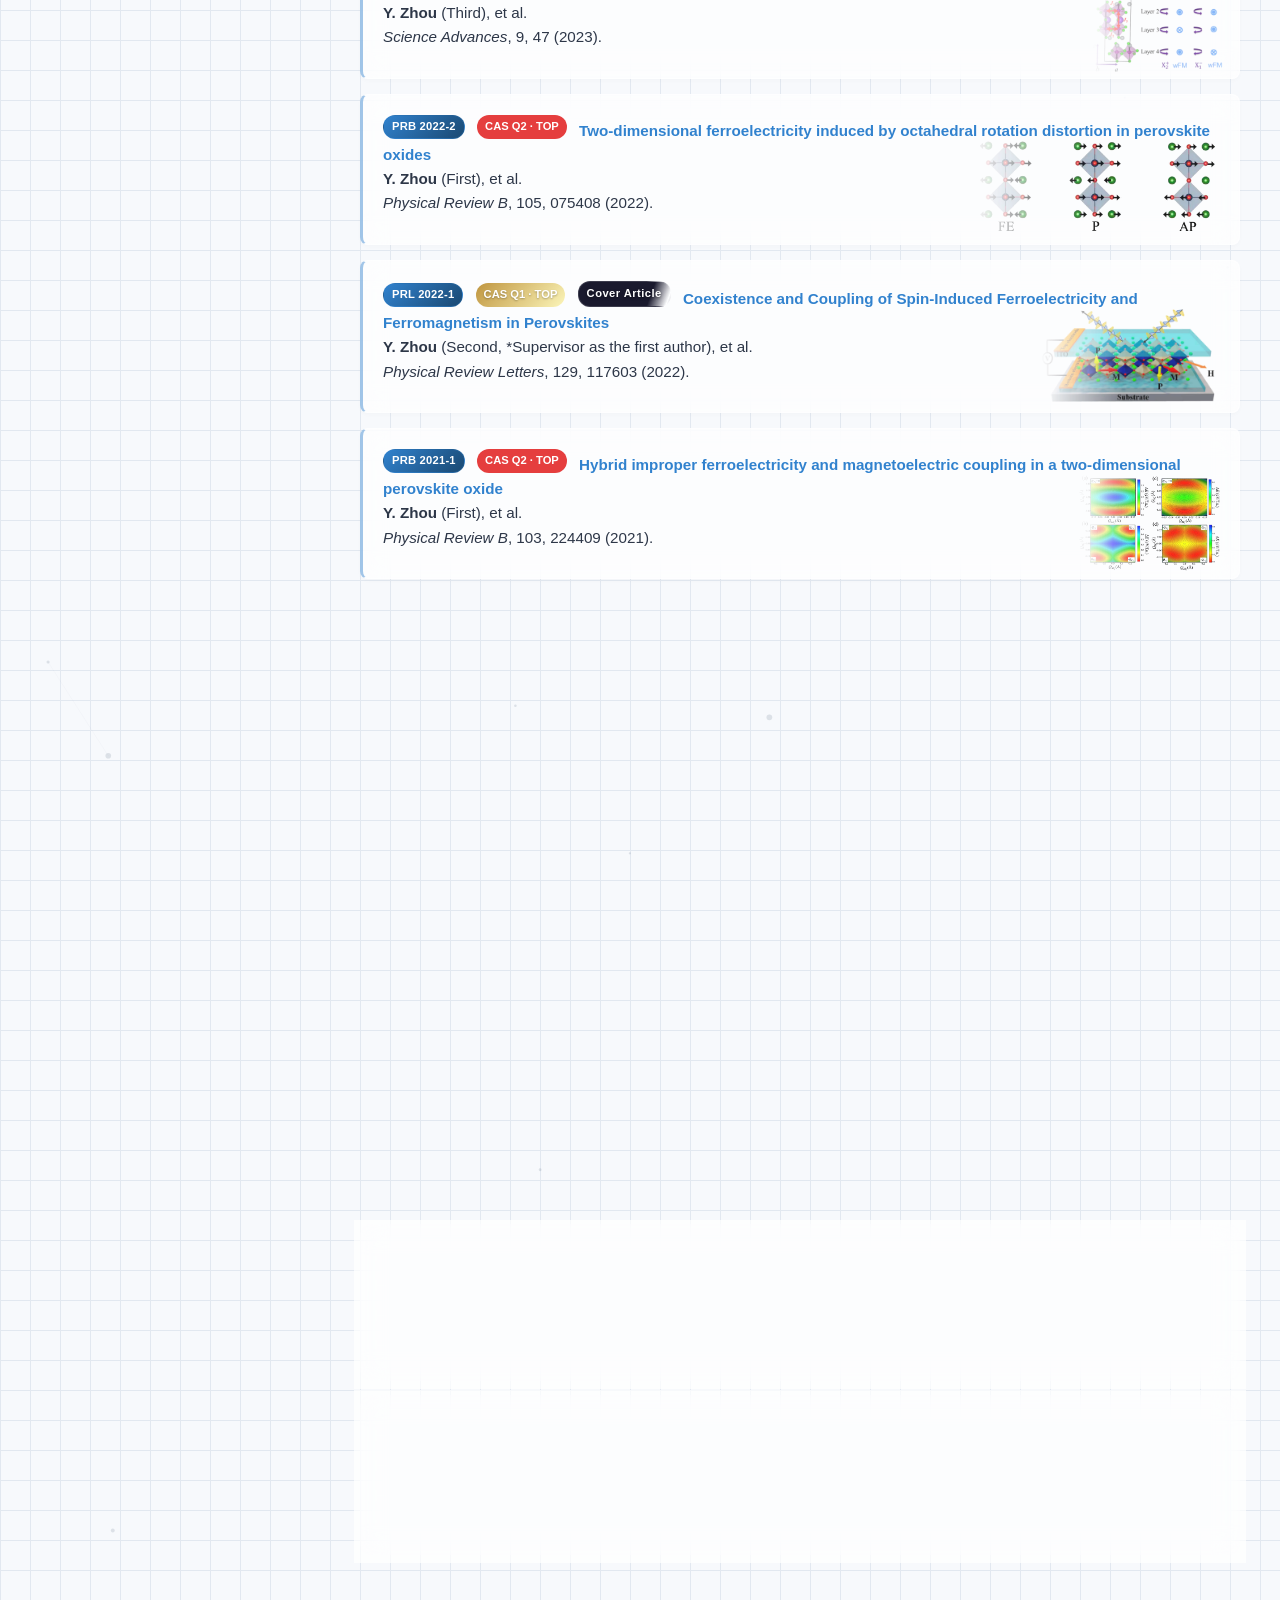
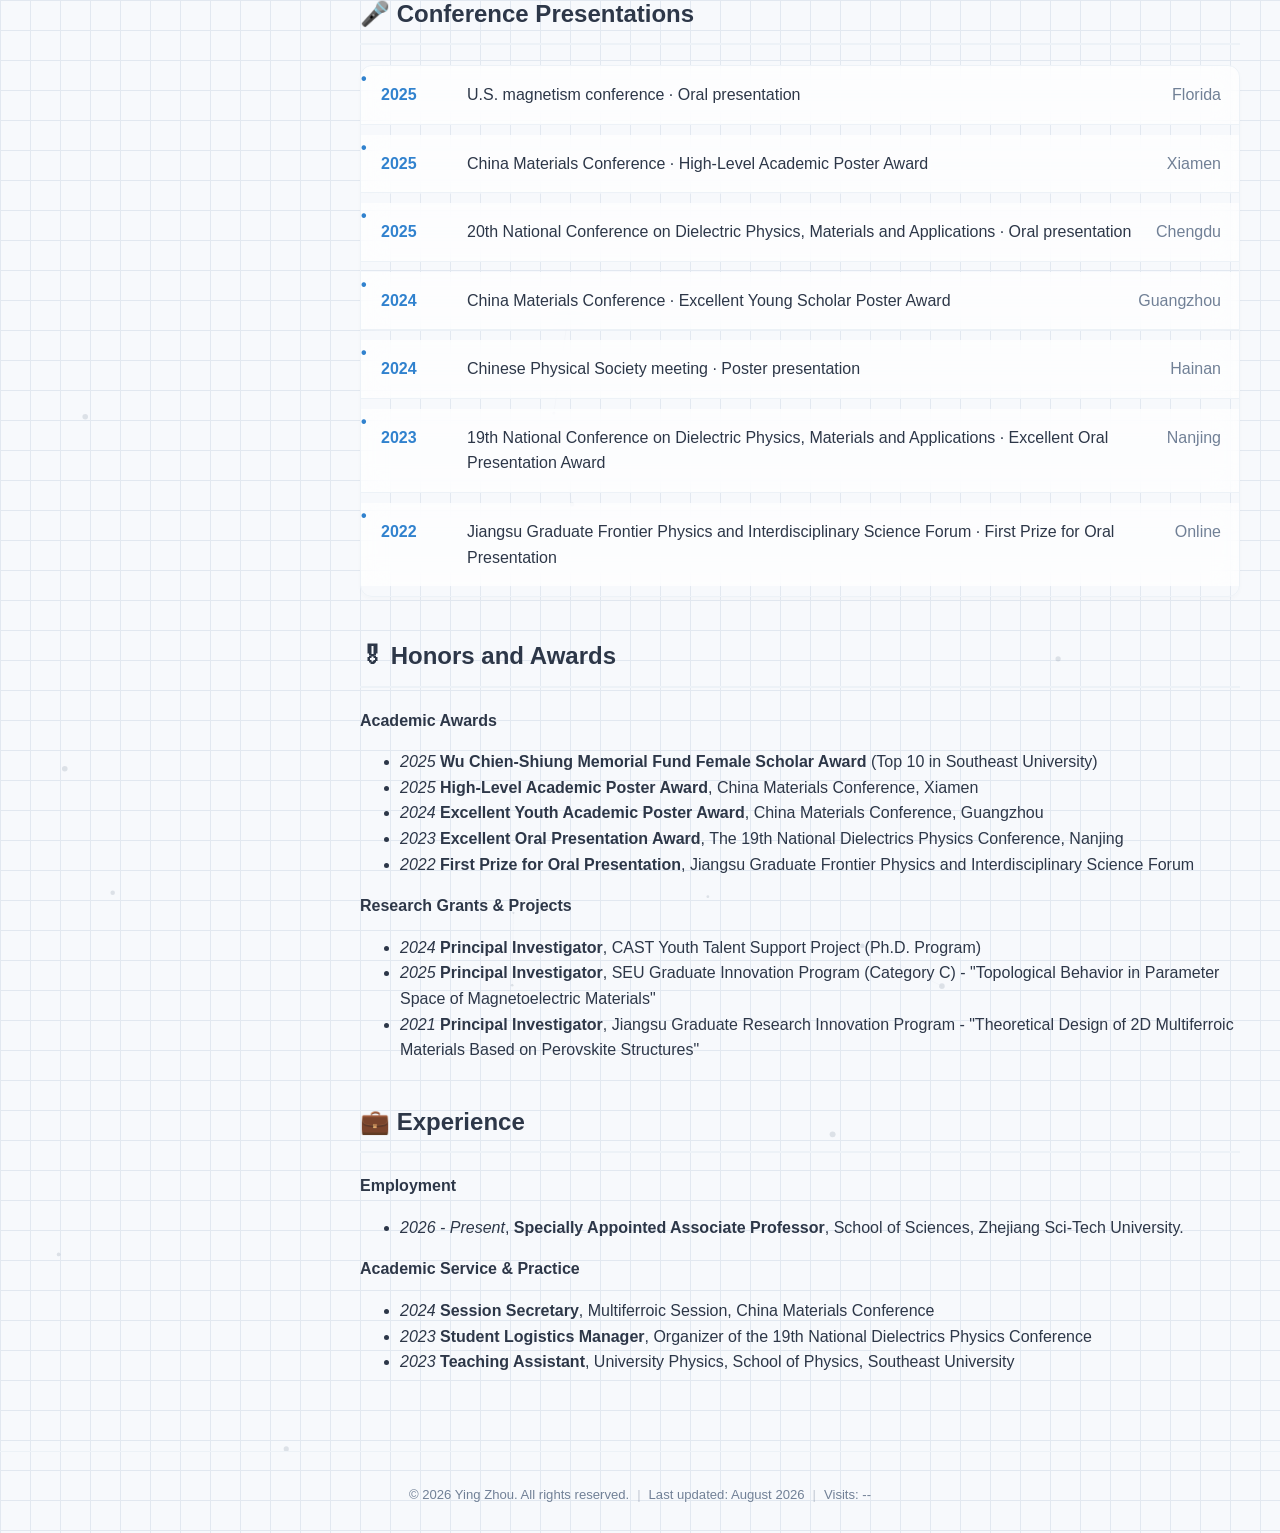
==== commit d42b9127: "Add page visit counter and fix news animations for Chinese version - Add CountAPI visit counter to f" ====
--- a/index.html
+++ b/index.html
@@ -403,7 +403,7 @@
 
     <!-- Footer -->
     <footer class="site-footer">
-        &copy; 2026 Ying Zhou. All rights reserved.<span class="site-footer__divider">|</span>Last updated: <span id="lastUpdated">August 2026</span>
+        &copy; 2026 Ying Zhou. All rights reserved.<span class="site-footer__divider">|</span>Last updated: <span id="lastUpdated">August 2026</span><span class="site-footer__divider">|</span>Visits: <span id="hitCount">...</span>
     </footer>
 
     <!-- Toast -->
@@ -1127,6 +1127,25 @@
         });
 
         // =====================================================================
+        // Page hit counter (CountAPI)
+        // =====================================================================
+        var NS = 'yingzhou-site';
+        var HIT_KEY = 'page-hits';
+
+        function loadHitCount() {
+            fetch('https://api.countapi.xyz/hit/' + NS + '/' + HIT_KEY)
+                .then(function(r) { return r.json(); })
+                .then(function(data) {
+                    document.getElementById('hitCount').textContent = data.value;
+                })
+                .catch(function() {
+                    document.getElementById('hitCount').textContent = '--';
+                });
+        }
+
+        loadHitCount();
+
+        // =====================================================================
         // Initial calls
         updateProgress();
         updateMasthead();
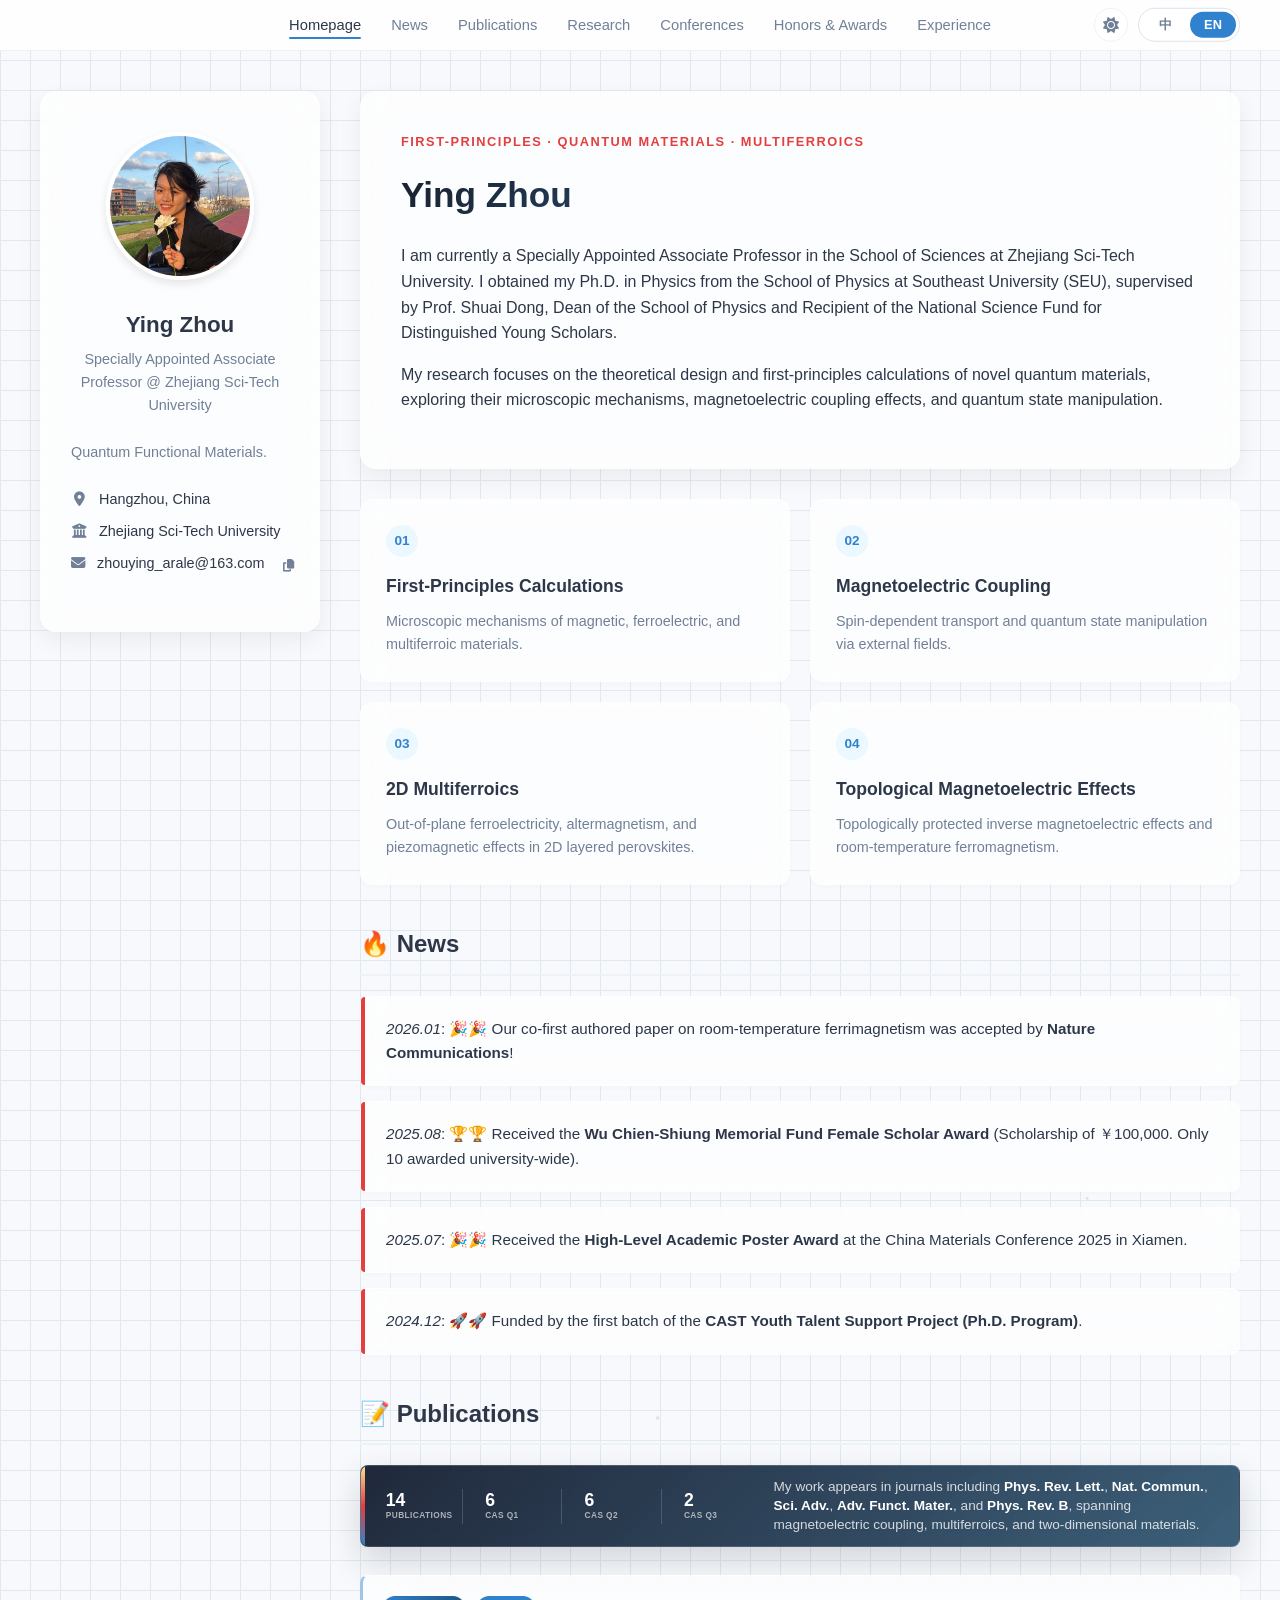
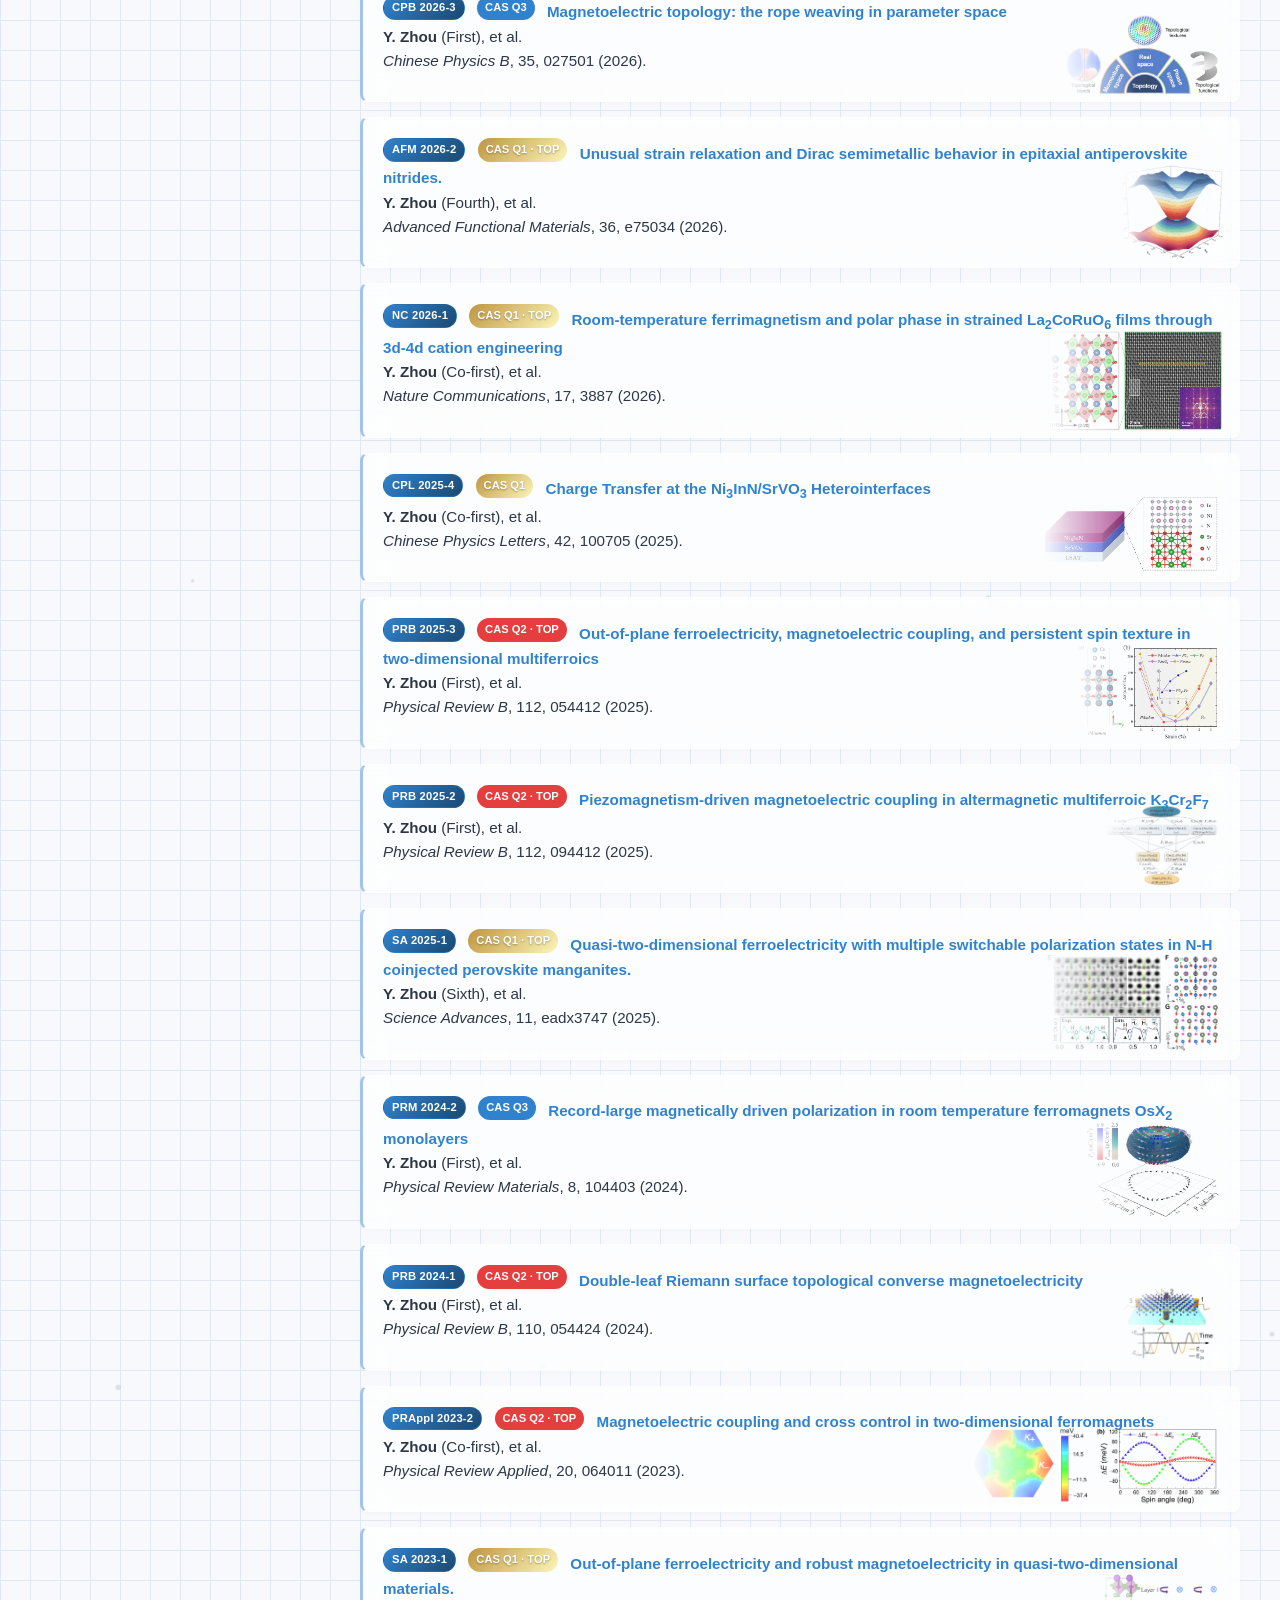
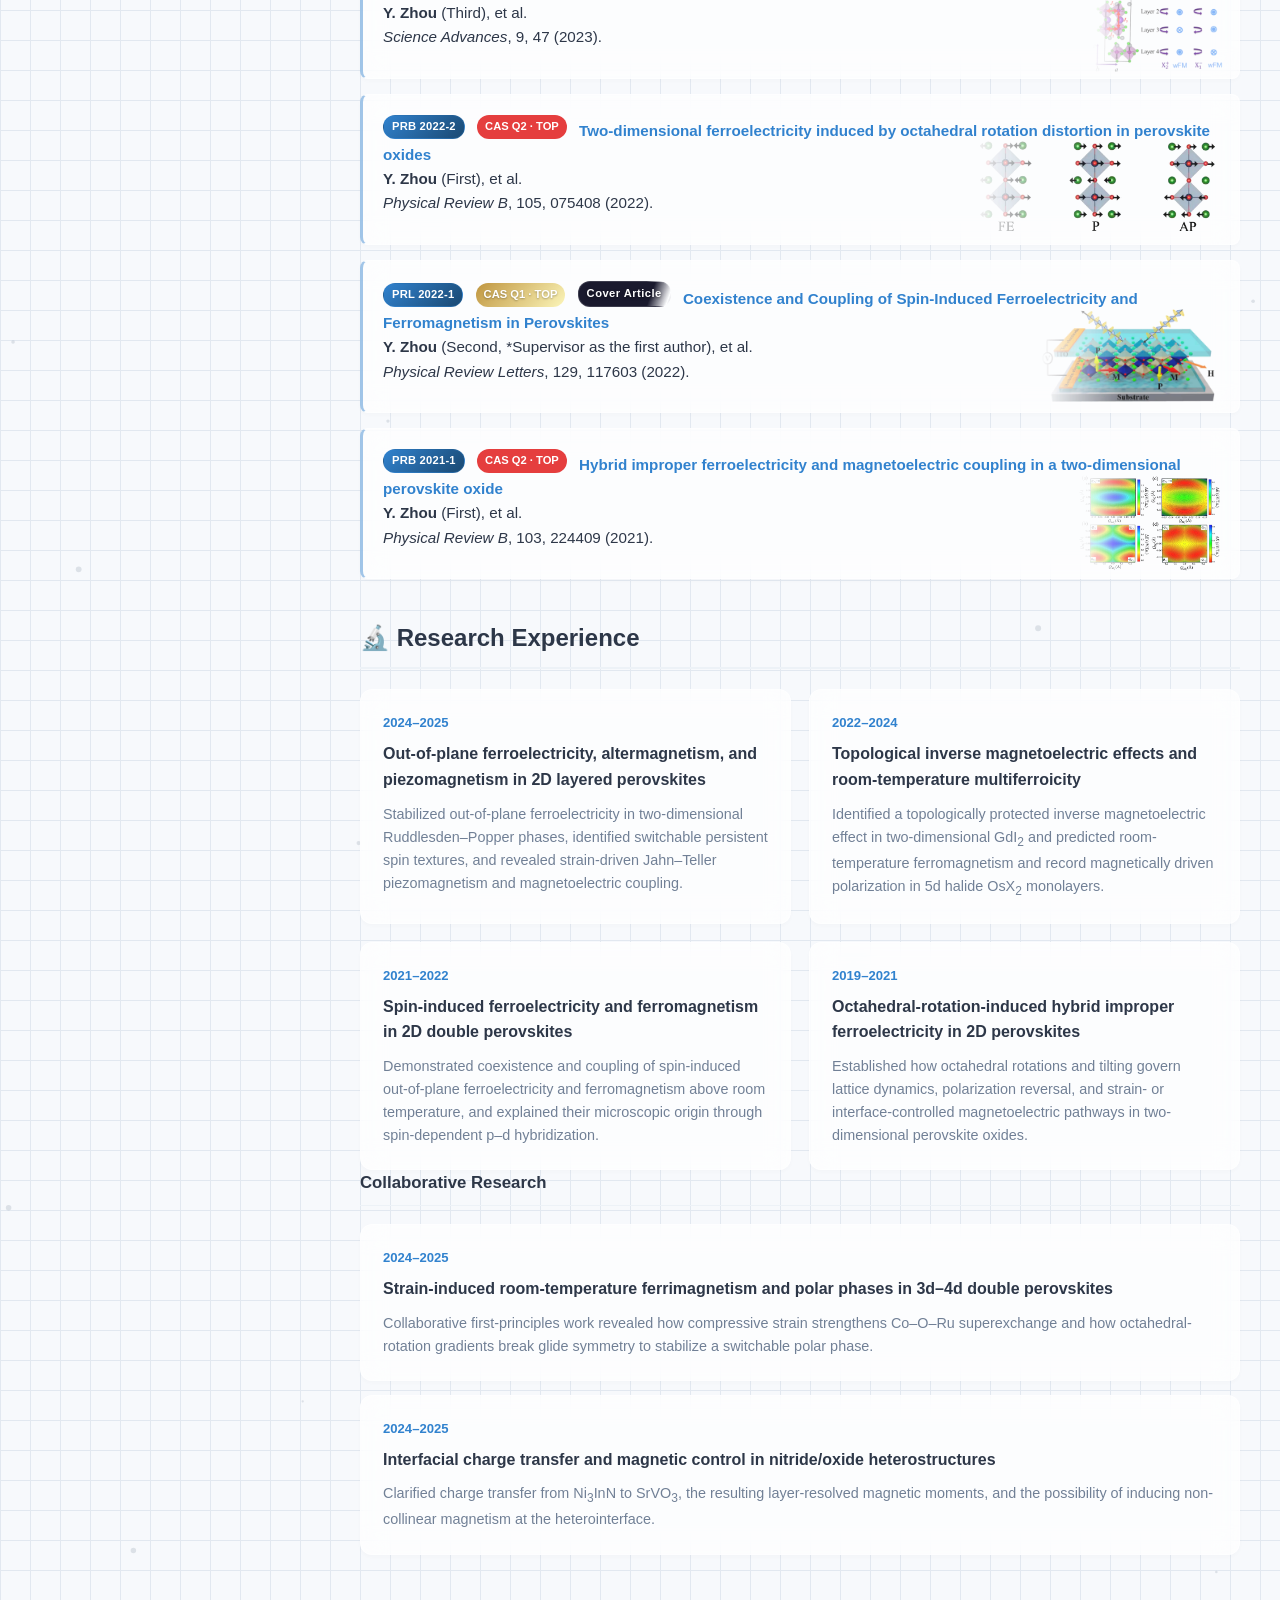
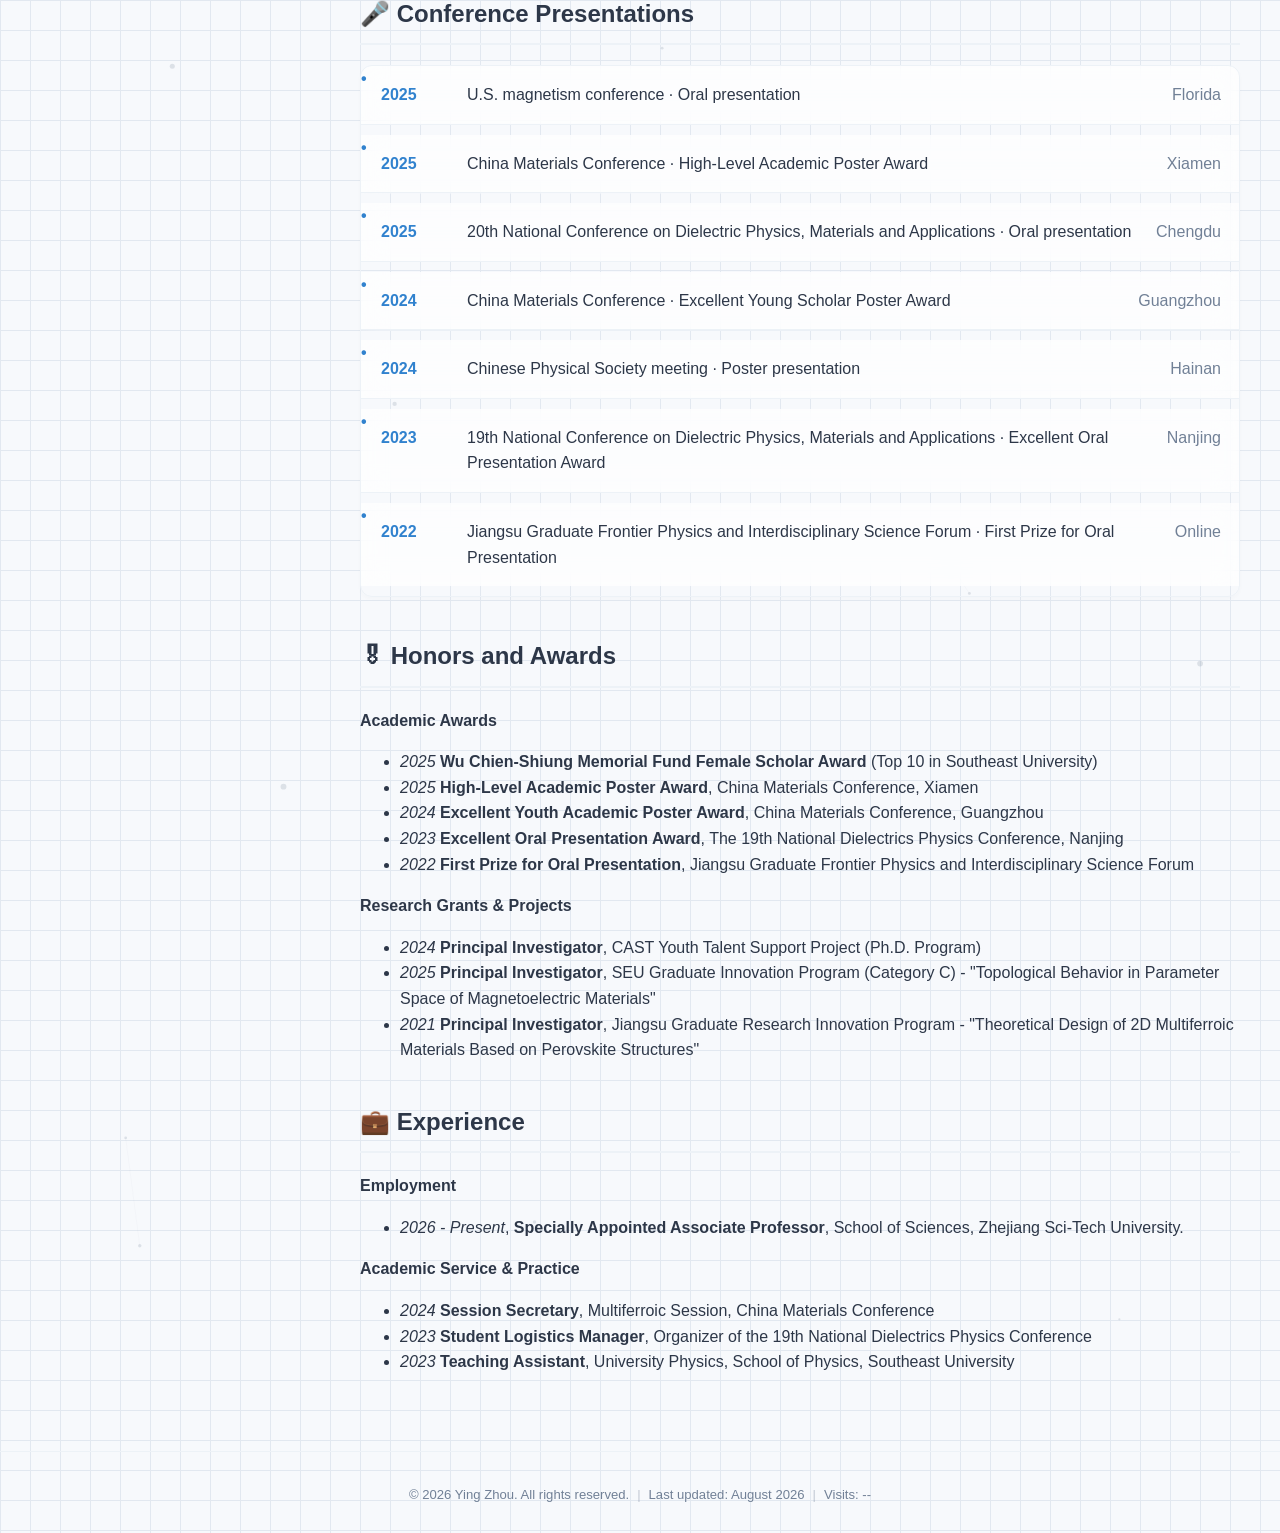
==== commit eef2d7dd: "Switch visit counter from dead CountAPI to Abacus" ====
--- a/index.html
+++ b/index.html
@@ -1133,7 +1133,7 @@
         var HIT_KEY = 'page-hits';
 
         function loadHitCount() {
-            fetch('https://api.countapi.xyz/hit/' + NS + '/' + HIT_KEY)
+            fetch('https://abacus.jasoncameron.dev/hit/' + NS + '/' + HIT_KEY)
                 .then(function(r) { return r.json(); })
                 .then(function(data) {
                     document.getElementById('hitCount').textContent = data.value;
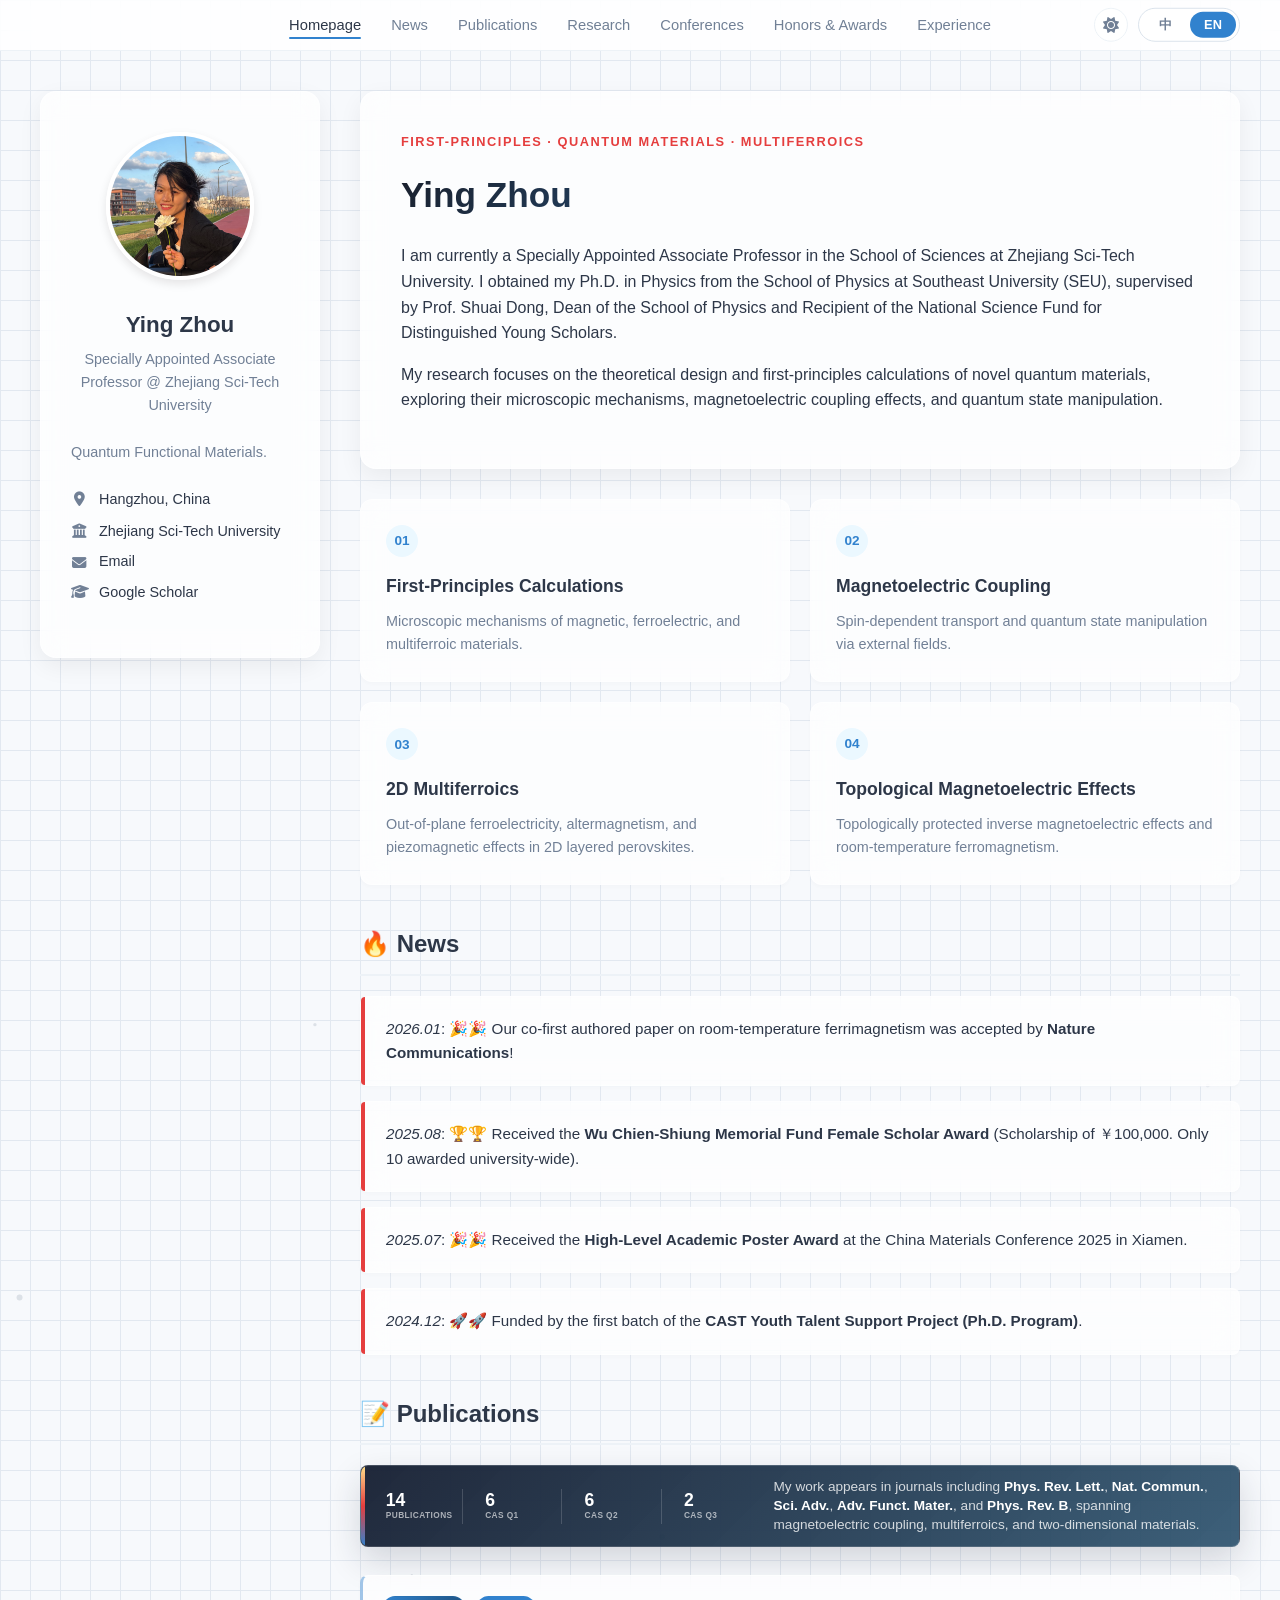
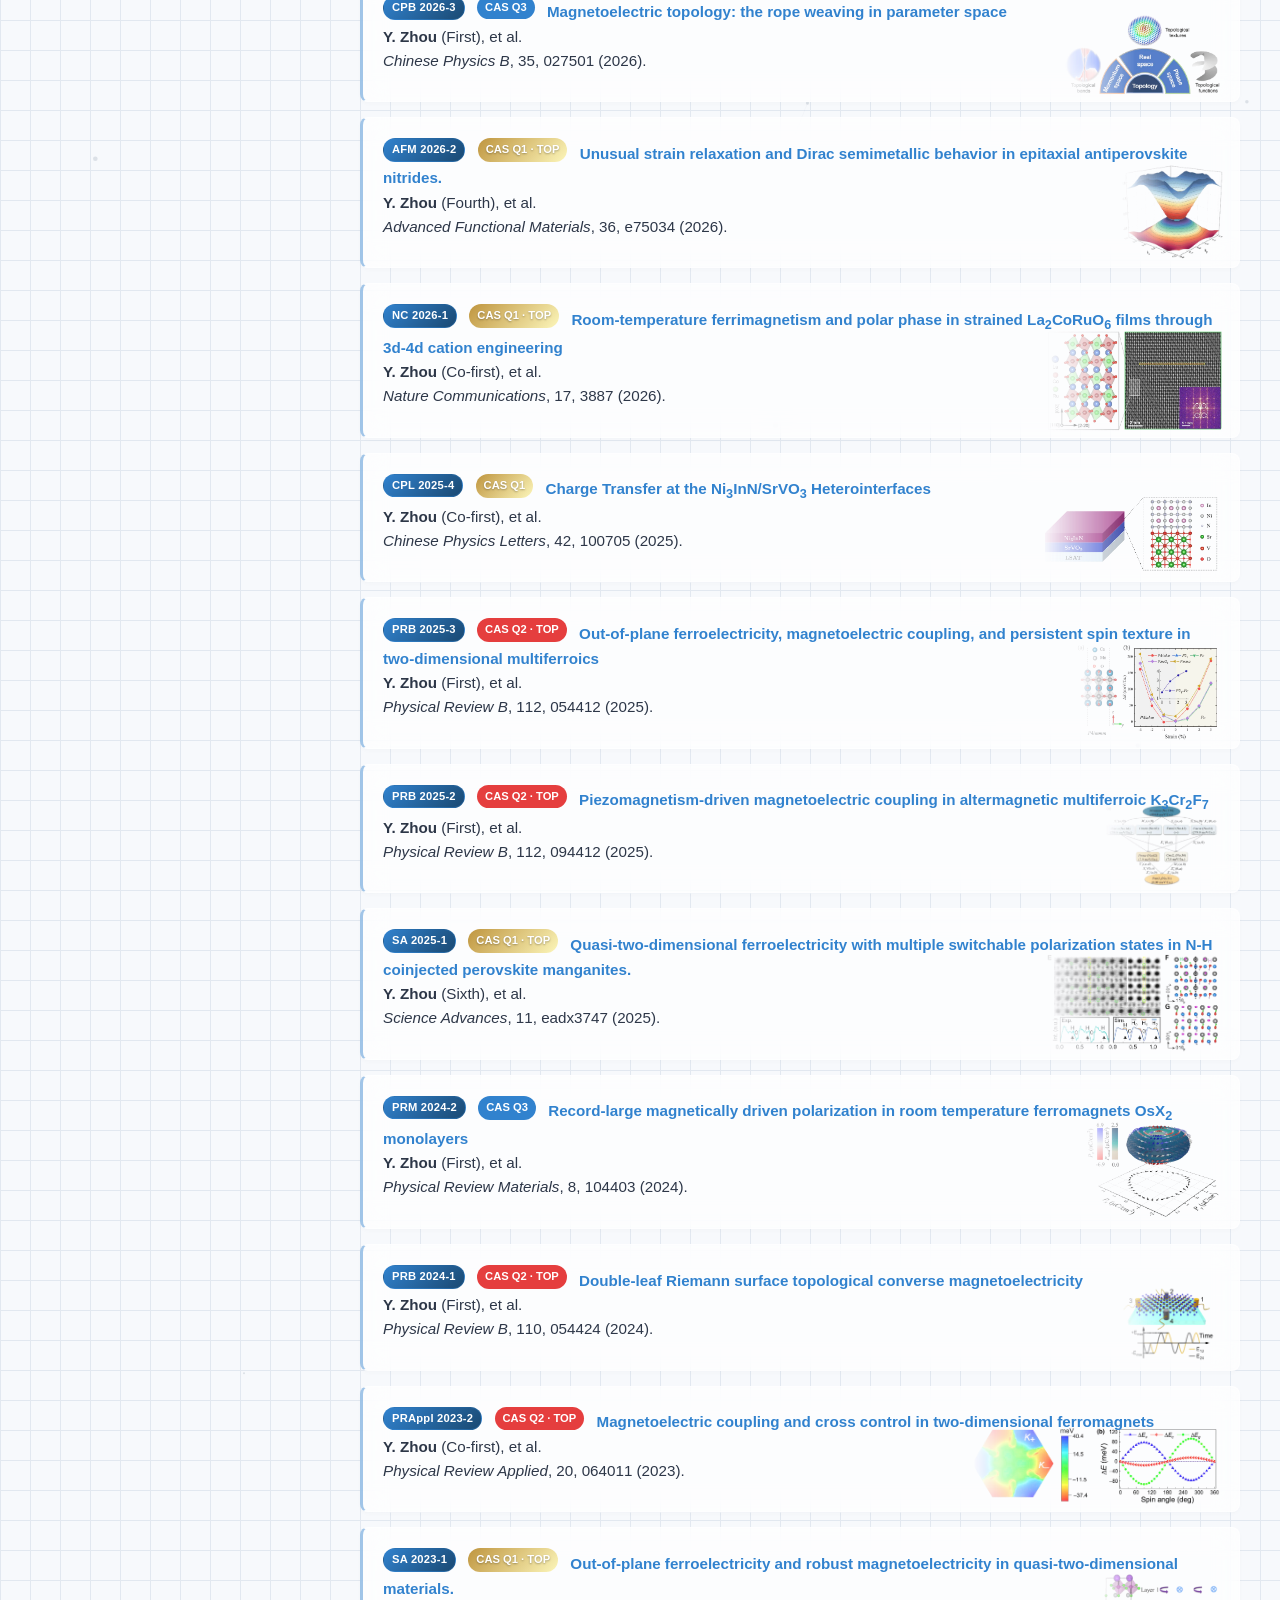
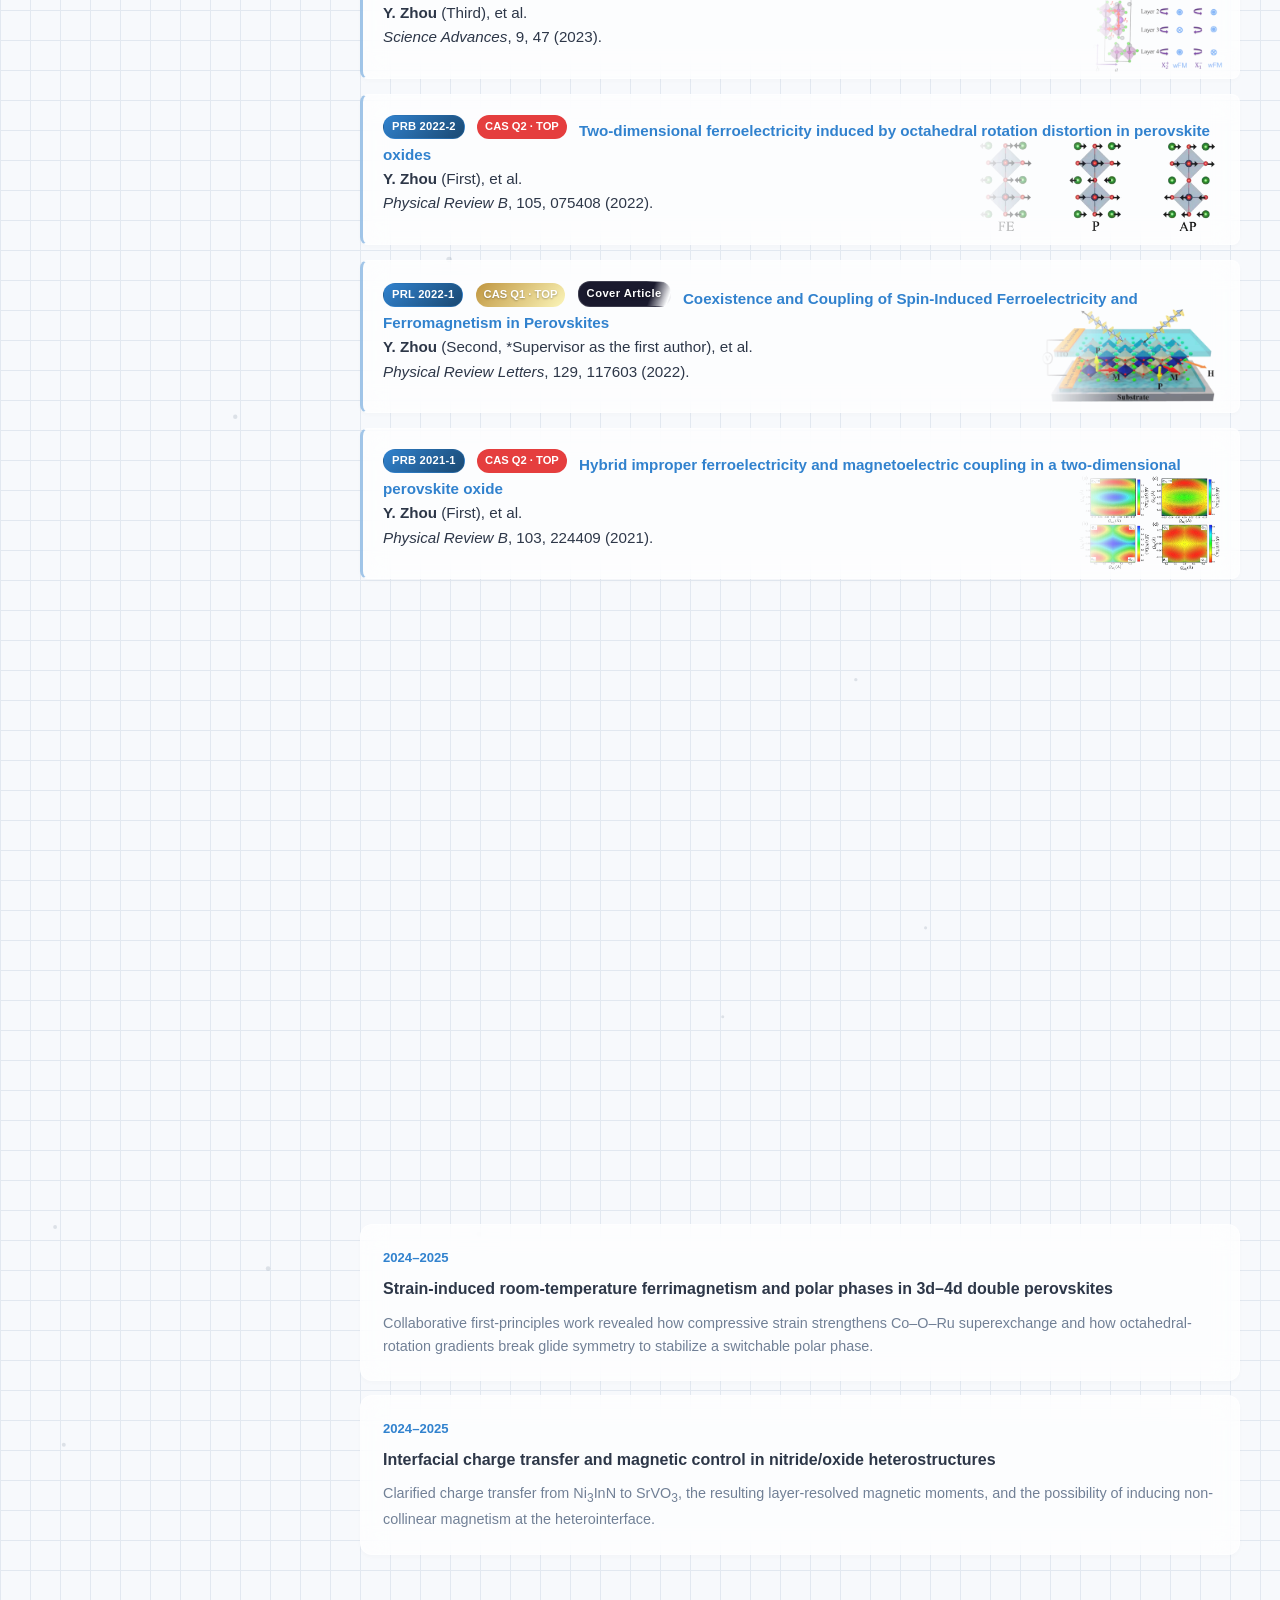
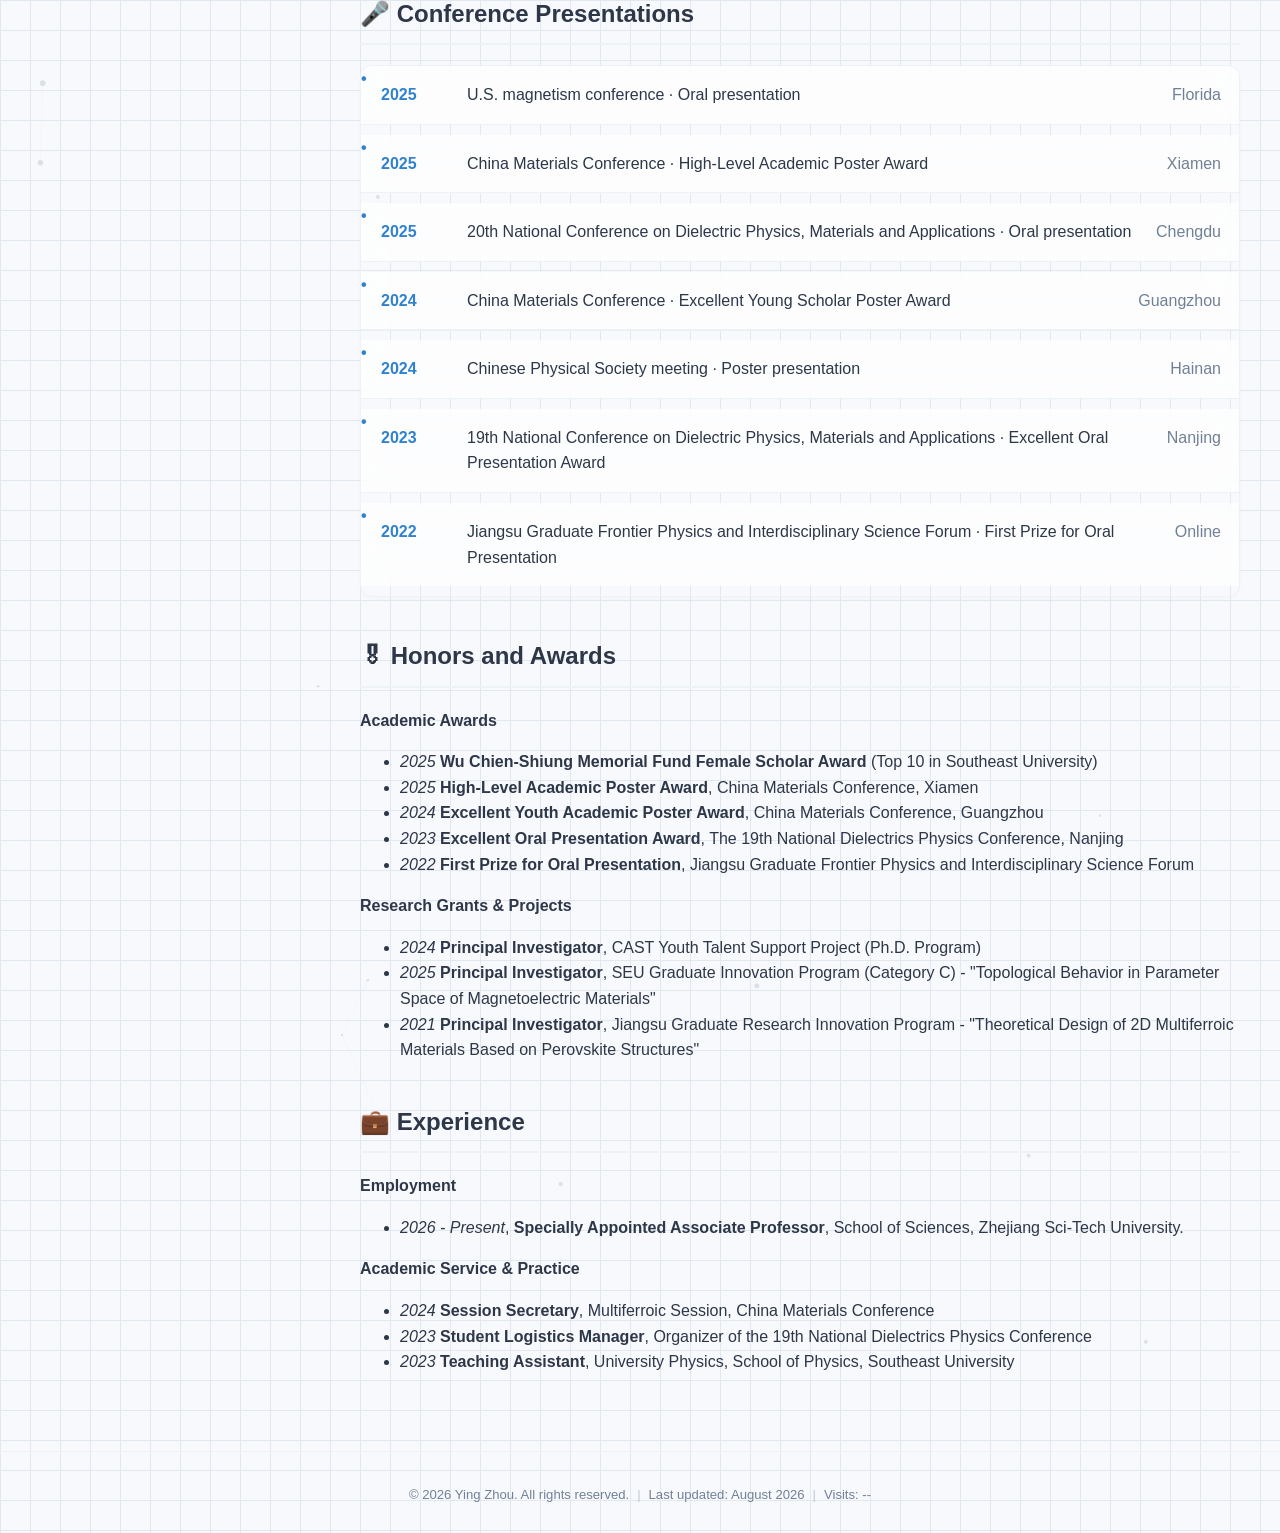
==== commit 619edb9f: "Add Google Scholar link and simplify email copy in profile sidebar" ====
--- a/index.html
+++ b/index.html
@@ -72,7 +72,8 @@
                         <li><div style="white-space: normal; margin-bottom: 1em; color: var(--text-muted); font-weight: 500;">Quantum Functional Materials.</div></li>
                         <li><i class="fas fa-fw fa-map-marker-alt"></i> Hangzhou, China</li>
                         <li><i class="fas fa-fw fa-university"></i> Zhejiang Sci-Tech University</li>
-                        <li><i class="fas fa-fw fa-envelope"></i> zhouying_arale@163.com <button class="copy-email" id="copyEmail" aria-label="Copy email"><i class="fas fa-copy"></i></button></li>
+                        <li><i class="fas fa-fw fa-envelope"></i> <button class="copy-email" id="copyEmail" aria-label="Copy email">Email</button></li>
+                        <li><i class="fas fa-fw fa-graduation-cap"></i> <a href="https://scholar.google.com/citations?hl=ja&user=NNUW3t4AAAAJ" target="_blank" rel="noopener">Google Scholar</a></li>
                     </ul>
                 </div>
             </div>
@@ -743,9 +744,7 @@
             var email = 'zhouying_arale@163.com';
             if (navigator.clipboard && navigator.clipboard.writeText) {
                 navigator.clipboard.writeText(email).then(function() {
-                    copyBtn.classList.add('copied');
                     showToast('Email copied!');
-                    setTimeout(function() { copyBtn.classList.remove('copied'); }, 1500);
                 }).catch(function() {
                     fallbackCopy(email);
                 });
@@ -763,9 +762,7 @@
             ta.select();
             try {
                 document.execCommand('copy');
-                copyBtn.classList.add('copied');
                 showToast('Email copied!');
-                setTimeout(function() { copyBtn.classList.remove('copied'); }, 1500);
             } catch (e) {
                 showToast('Copy failed, please manually copy');
             }
--- a/assets/css/main.css
+++ b/assets/css/main.css
@@ -1471,28 +1471,29 @@
    Copy Email Button
    ========================================================================== */
 .copy-email {
-    display: inline-flex;
-    align-items: center;
-    justify-content: center;
-    width: 24px;
-    height: 24px;
     border: none;
     background: transparent;
-    color: var(--text-muted);
+    padding: 0;
+    font-family: inherit;
+    font-size: 0.9rem;
+    color: var(--text-main);
     cursor: pointer;
-    border-radius: 4px;
-    font-size: 0.8rem;
-    transition: color 0.2s ease, background 0.2s ease;
-    flex-shrink: 0;
+    transition: color 0.2s ease;
 }
 
 .copy-email:hover {
-    color: var(--primary-color);
-    background: var(--tag-bg);
-}
-
-.copy-email.copied {
-    color: #22c55e;
+    color: var(--text-main);
+    text-decoration: underline;
+}
+
+.author__urls a {
+    color: var(--text-main);
+    background-image: none;
+}
+
+.author__urls a:hover {
+    color: var(--text-main);
+    text-decoration: underline;
 }
 
 /* Toast */
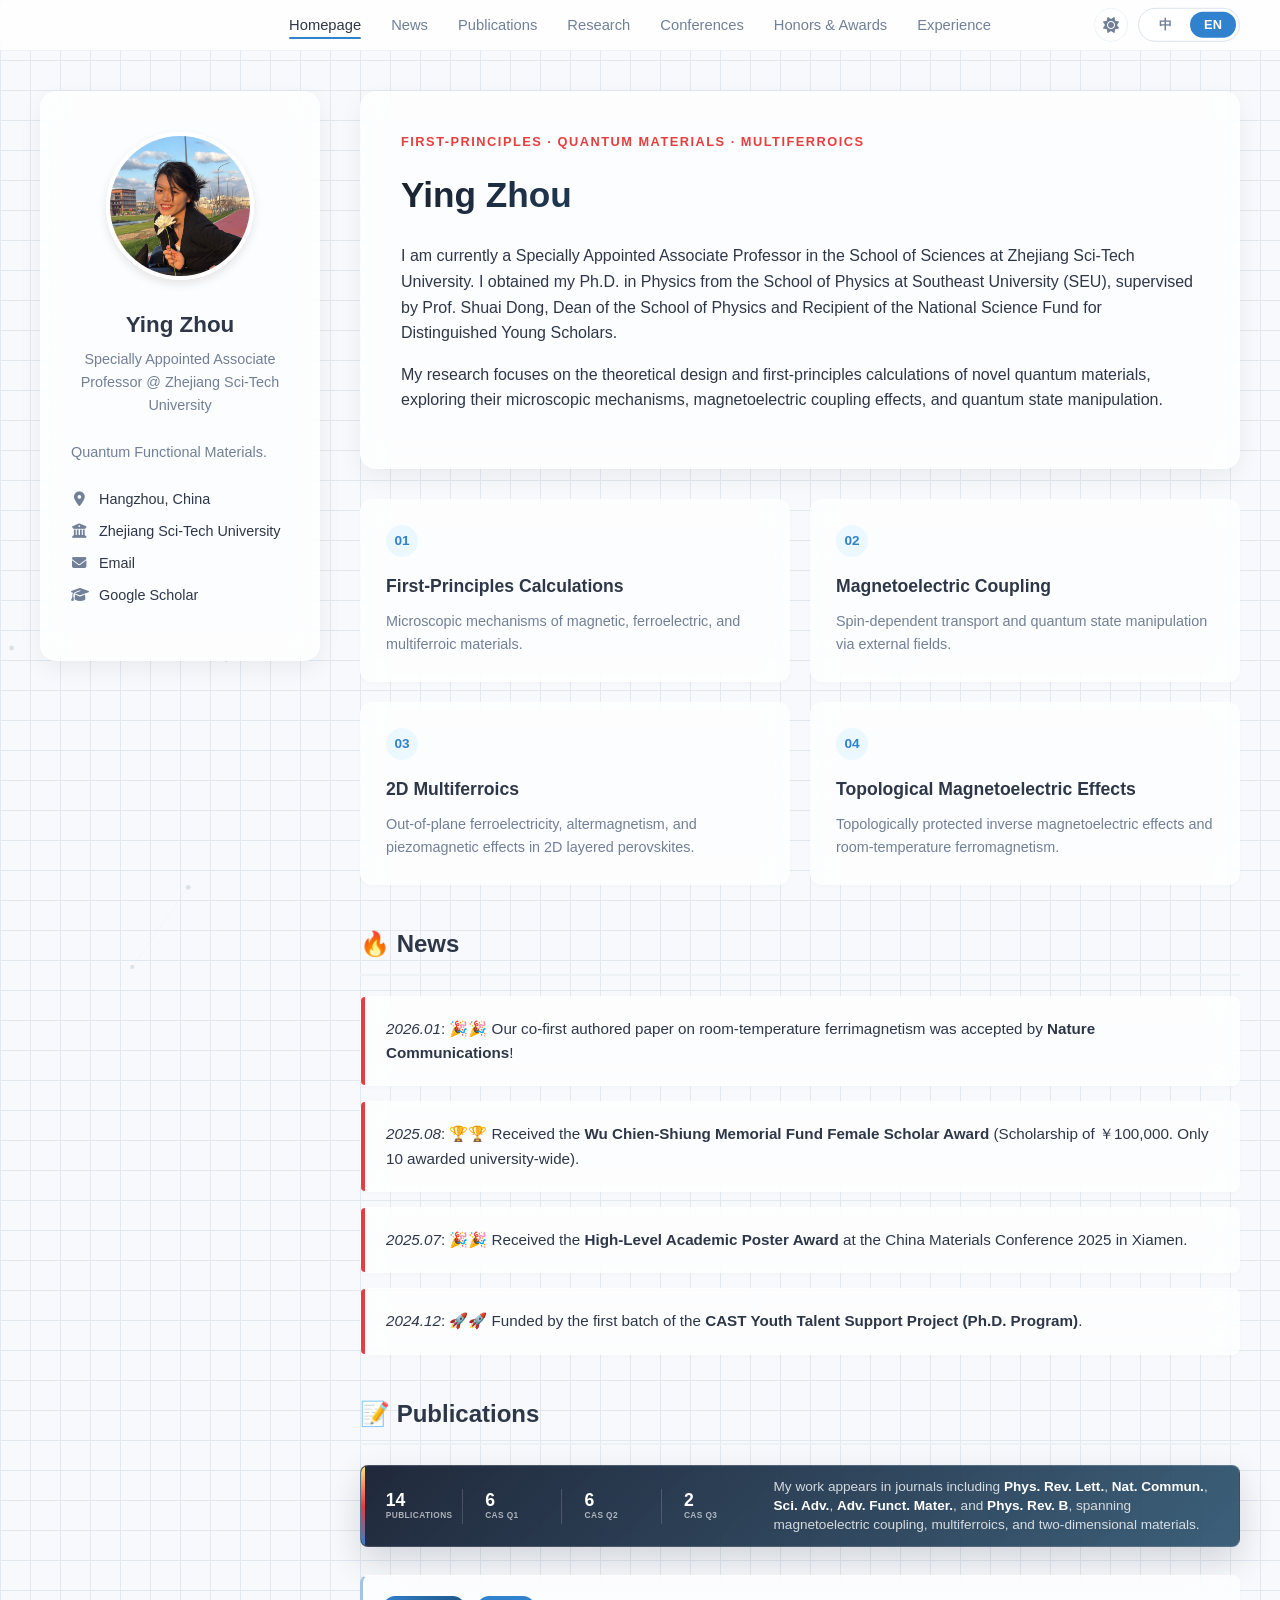
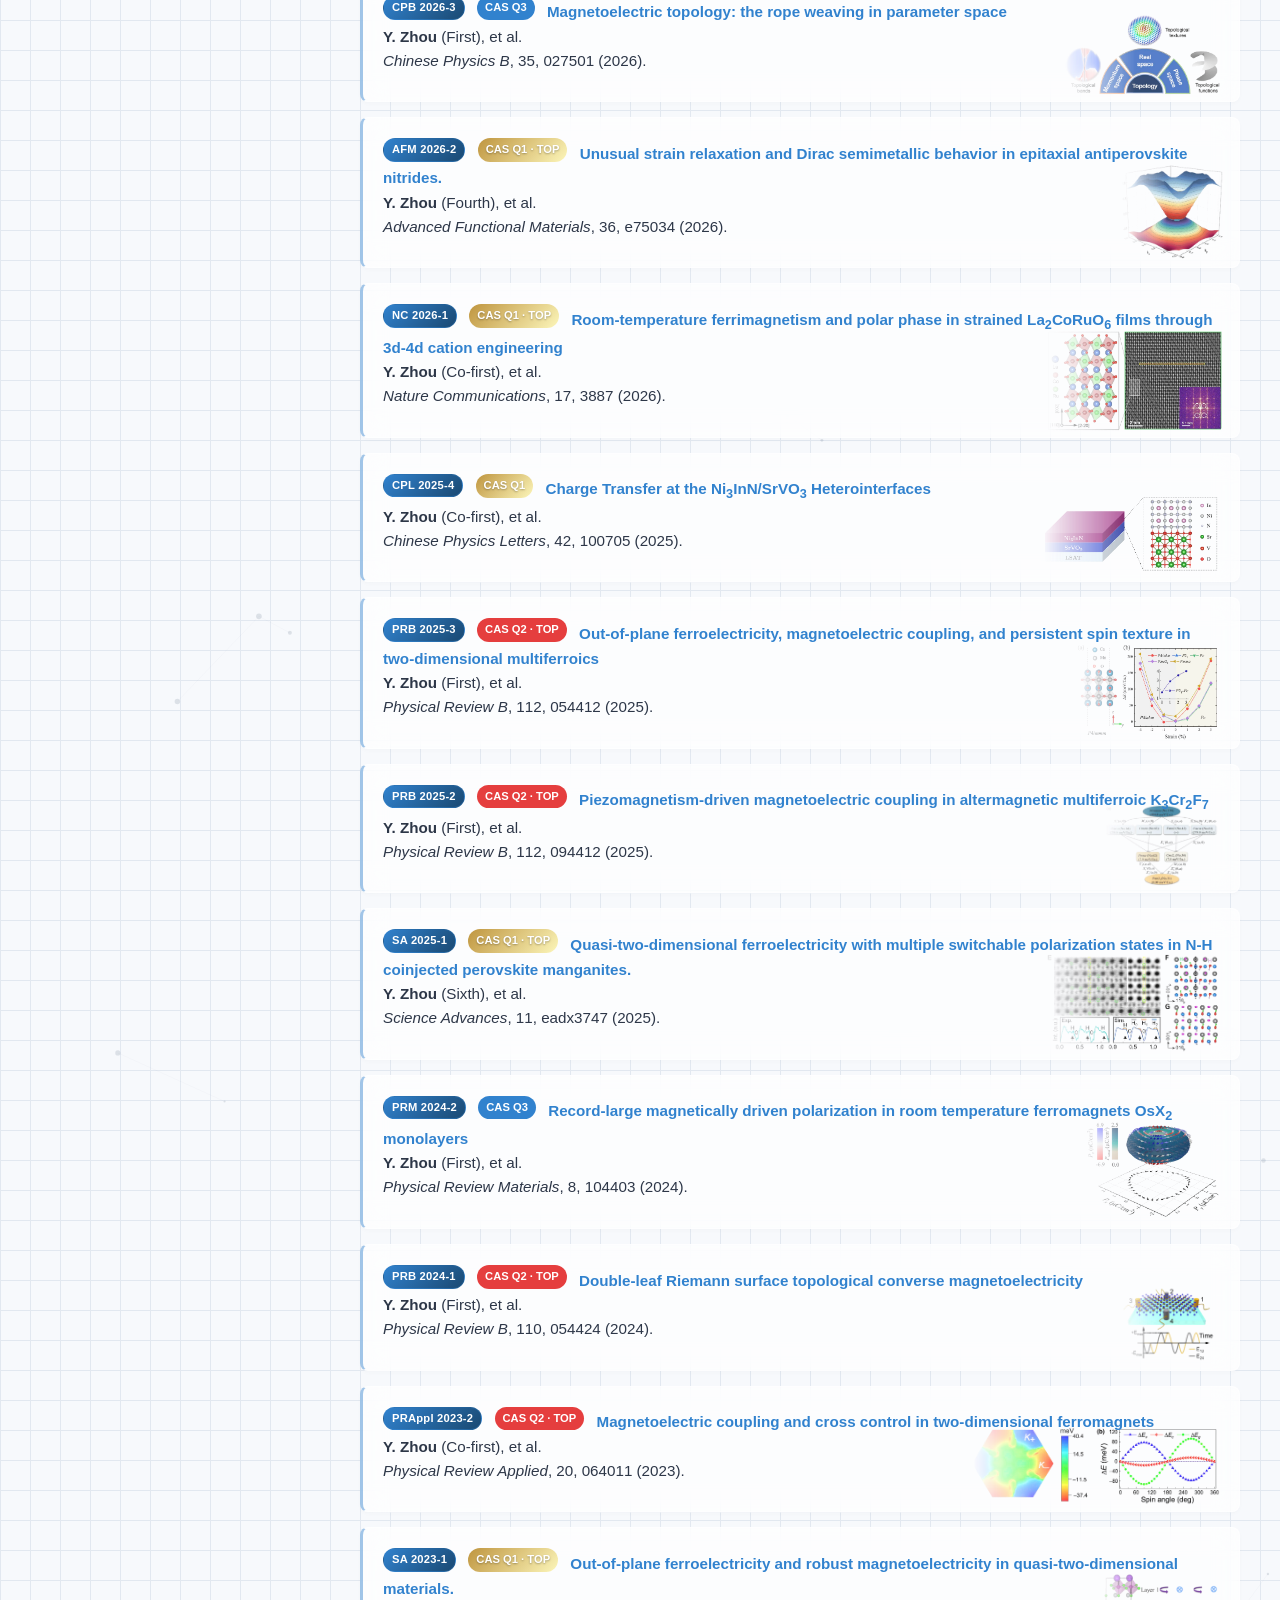
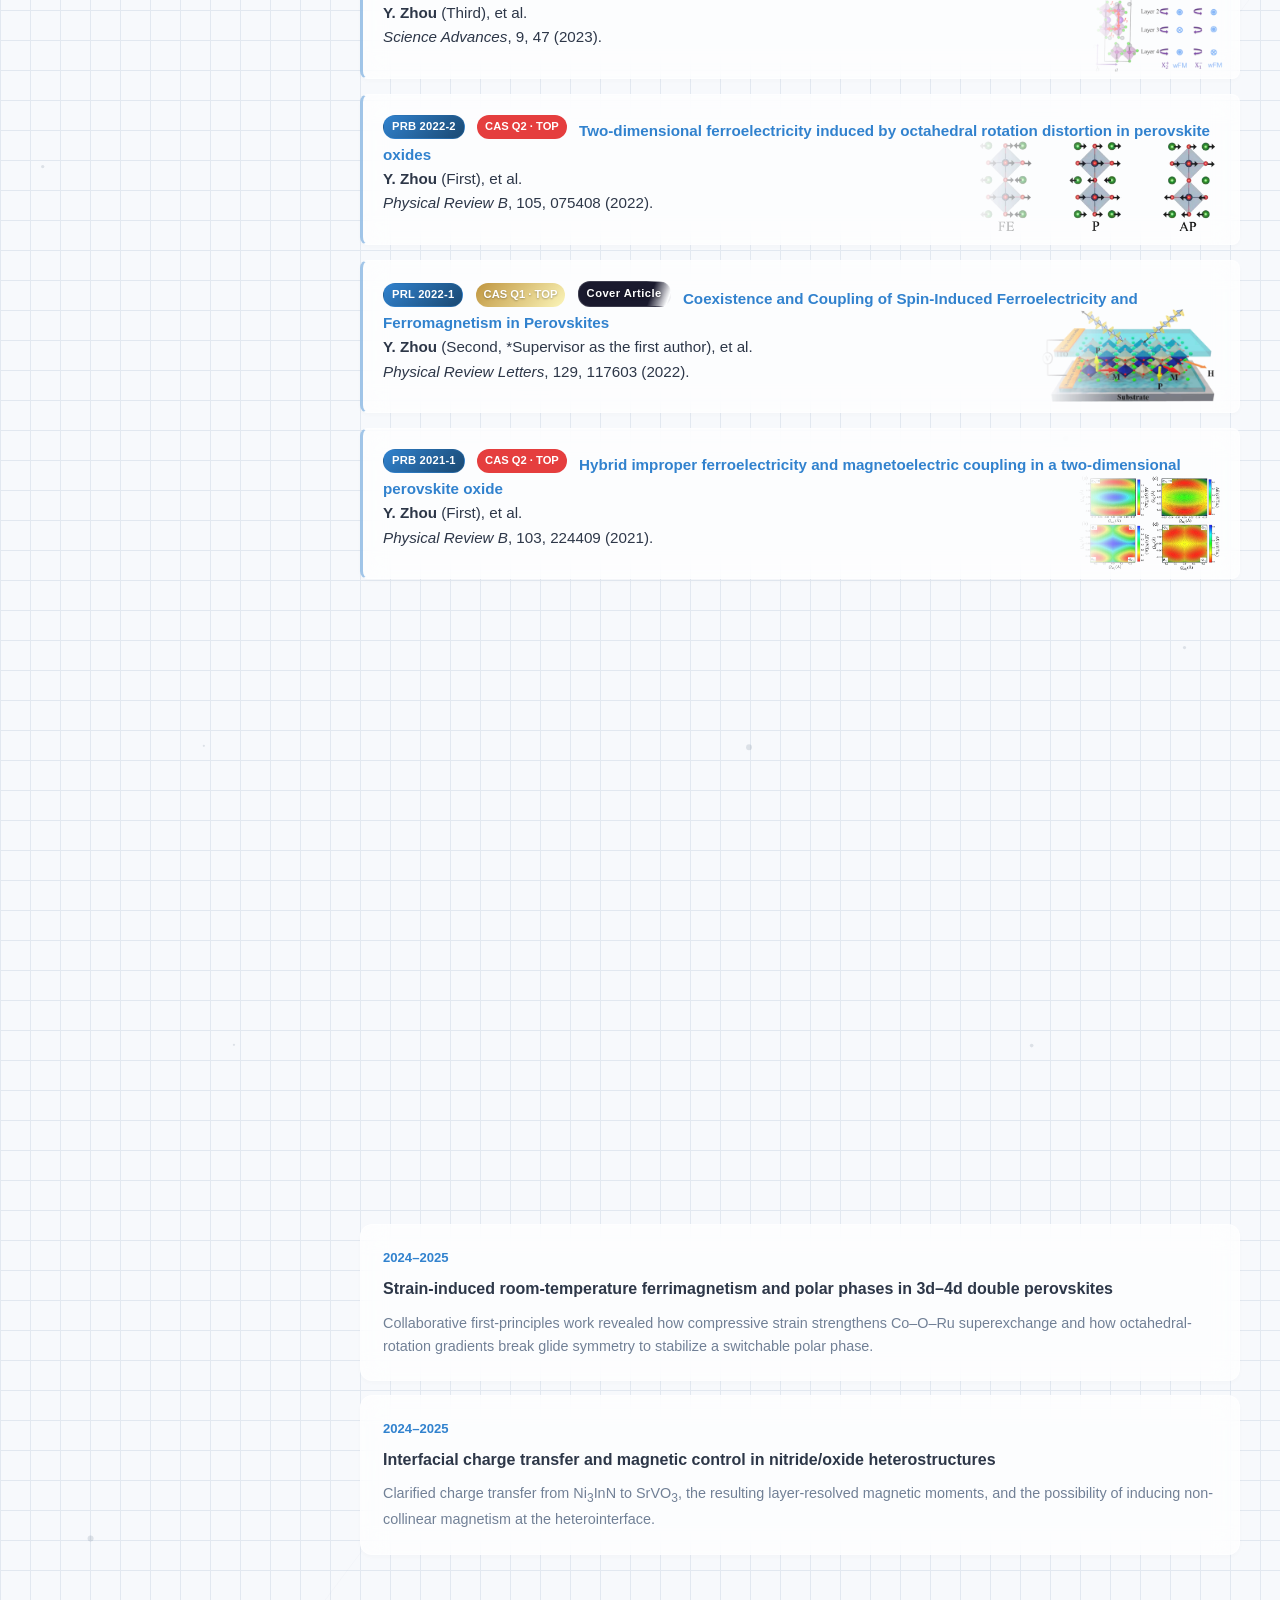
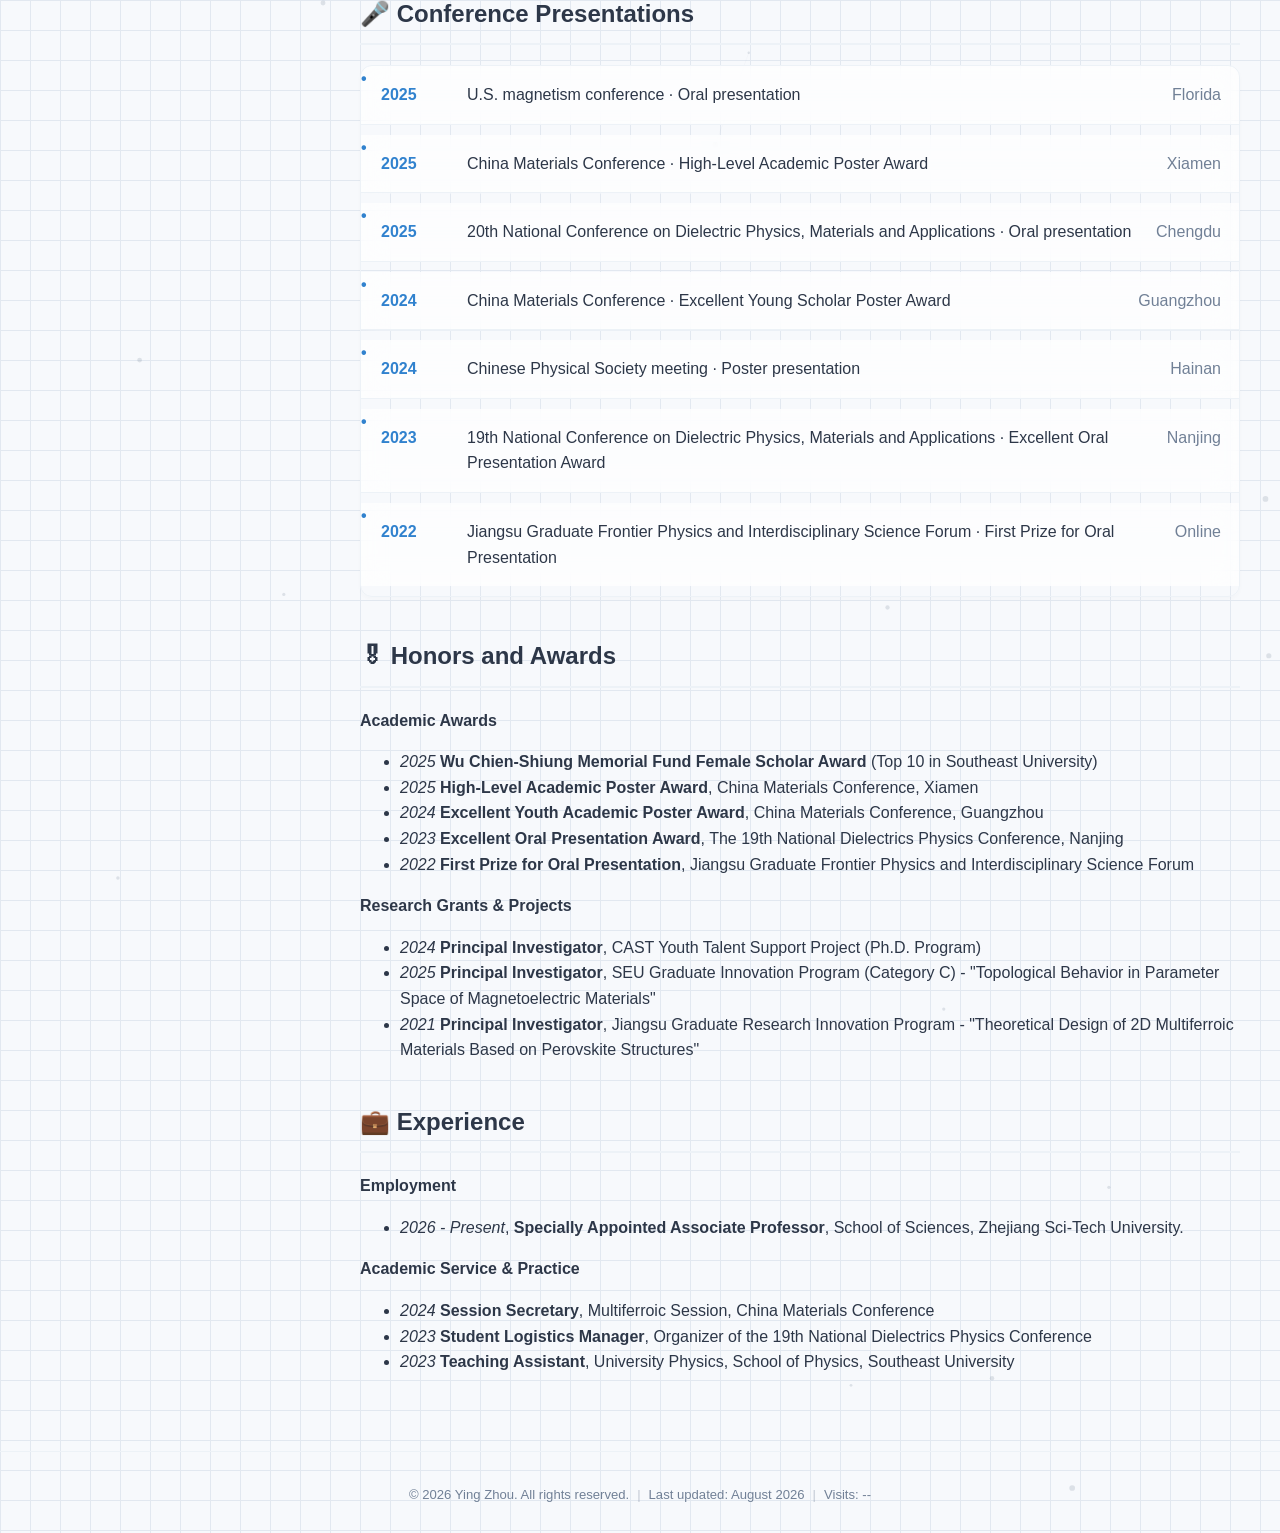
==== commit a50f0629: "Replace email copy with mailto link and remove toast styles" ====
--- a/index.html
+++ b/index.html
@@ -10,7 +10,7 @@
 
     <link rel="alternate" hreflang="en" href="index.html">
     <link rel="alternate" hreflang="zh-CN" href="index-zh.html">
-    <link rel="stylesheet" href="assets/css/main.css">
+    <link rel="stylesheet" href="assets/css/main.css?v=3">
     <link rel="icon" href="data:image/svg+xml,<svg xmlns='http://www.w3.org/2000/svg' viewBox='0 0 32 32'><rect width='32' height='32' rx='8' fill='%233182ce'/><text x='50%25' y='55%25' dominant-baseline='middle' text-anchor='middle' font-family='system-ui' font-size='17' font-weight='700' fill='white'>YZ</text></svg>">
 </head>
 <body>
@@ -72,7 +72,7 @@
                         <li><div style="white-space: normal; margin-bottom: 1em; color: var(--text-muted); font-weight: 500;">Quantum Functional Materials.</div></li>
                         <li><i class="fas fa-fw fa-map-marker-alt"></i> Hangzhou, China</li>
                         <li><i class="fas fa-fw fa-university"></i> Zhejiang Sci-Tech University</li>
-                        <li><i class="fas fa-fw fa-envelope"></i> <button class="copy-email" id="copyEmail" aria-label="Copy email">Email</button></li>
+                        <li><i class="fas fa-fw fa-envelope"></i> <a href="mailto:zhouying_arale@163.com">Email</a></li>
                         <li><i class="fas fa-fw fa-graduation-cap"></i> <a href="https://scholar.google.com/citations?hl=ja&user=NNUW3t4AAAAJ" target="_blank" rel="noopener">Google Scholar</a></li>
                     </ul>
                 </div>
@@ -407,9 +407,6 @@
         &copy; 2026 Ying Zhou. All rights reserved.<span class="site-footer__divider">|</span>Last updated: <span id="lastUpdated">August 2026</span><span class="site-footer__divider">|</span>Visits: <span id="hitCount">...</span>
     </footer>
 
-    <!-- Toast -->
-    <div class="toast" id="toast"></div>
-
     <!-- Back to Top -->
     <button class="back-to-top" id="backToTop" aria-label="Back to top">
         <i class="fas fa-arrow-up"></i>
@@ -723,51 +720,6 @@
                 visibleLinks.classList.remove('open');
             }
         });
-
-        // =====================================================================
-        // Copy Email
-        // =====================================================================
-        var copyBtn = document.getElementById('copyEmail');
-        var toast = document.getElementById('toast');
-        var toastTimer = null;
-
-        function showToast(msg) {
-            toast.textContent = msg;
-            toast.classList.add('toast--visible');
-            if (toastTimer) clearTimeout(toastTimer);
-            toastTimer = setTimeout(function() {
-                toast.classList.remove('toast--visible');
-            }, 2000);
-        }
-
-        copyBtn.addEventListener('click', function() {
-            var email = 'zhouying_arale@163.com';
-            if (navigator.clipboard && navigator.clipboard.writeText) {
-                navigator.clipboard.writeText(email).then(function() {
-                    showToast('Email copied!');
-                }).catch(function() {
-                    fallbackCopy(email);
-                });
-            } else {
-                fallbackCopy(email);
-            }
-        });
-
-        function fallbackCopy(text) {
-            var ta = document.createElement('textarea');
-            ta.value = text;
-            ta.style.position = 'fixed';
-            ta.style.left = '-9999px';
-            document.body.appendChild(ta);
-            ta.select();
-            try {
-                document.execCommand('copy');
-                showToast('Email copied!');
-            } catch (e) {
-                showToast('Copy failed, please manually copy');
-            }
-            document.body.removeChild(ta);
-        }
 
         // =====================================================================
         // Research Card Tooltip (Desktop) / Modal (Mobile)
--- a/assets/css/main.css
+++ b/assets/css/main.css
@@ -1468,24 +1468,8 @@
 }
 
 /* ==========================================================================
-   Copy Email Button
-   ========================================================================== */
-.copy-email {
-    border: none;
-    background: transparent;
-    padding: 0;
-    font-family: inherit;
-    font-size: 0.9rem;
-    color: var(--text-main);
-    cursor: pointer;
-    transition: color 0.2s ease;
-}
-
-.copy-email:hover {
-    color: var(--text-main);
-    text-decoration: underline;
-}
-
+   Sidebar URLs Links
+   ========================================================================== */
 .author__urls a {
     color: var(--text-main);
     background-image: none;
@@ -1494,34 +1478,6 @@
 .author__urls a:hover {
     color: var(--text-main);
     text-decoration: underline;
-}
-
-/* Toast */
-.toast {
-    position: fixed;
-    bottom: 32px;
-    left: 50%;
-    transform: translateX(-50%) translateY(20px);
-    background: #1e293b;
-    color: #e2e8f0;
-    padding: 10px 24px;
-    border-radius: 999px;
-    font-size: 0.85rem;
-    font-weight: 600;
-    box-shadow: 0 8px 32px rgba(0,0,0,0.3);
-    z-index: 3000;
-    opacity: 0;
-    pointer-events: none;
-    transition: opacity 0.3s ease, transform 0.3s ease;
-}
-
-.toast--visible {
-    opacity: 1;
-    transform: translateX(-50%) translateY(0);
-}
-
-[data-theme="dark"] .toast {
-    background: #334155;
 }
 
 /* ==========================================================================
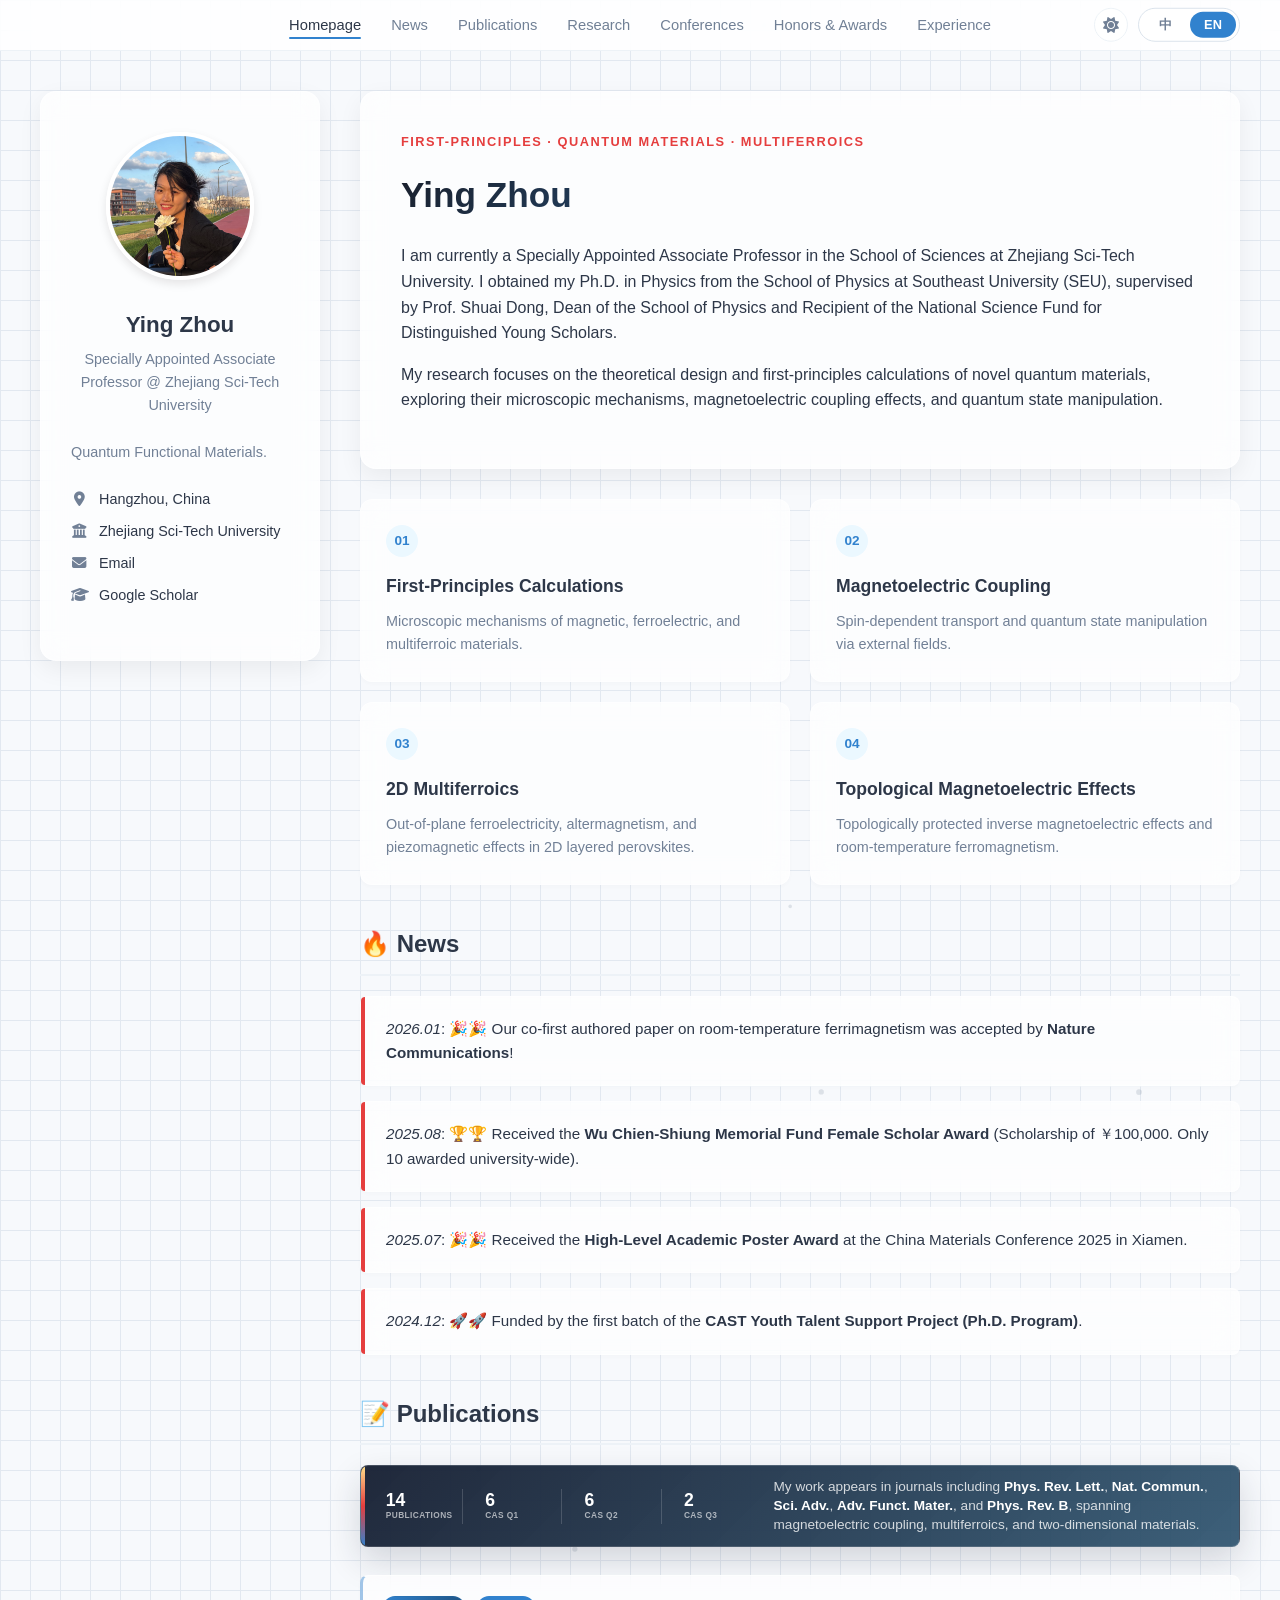
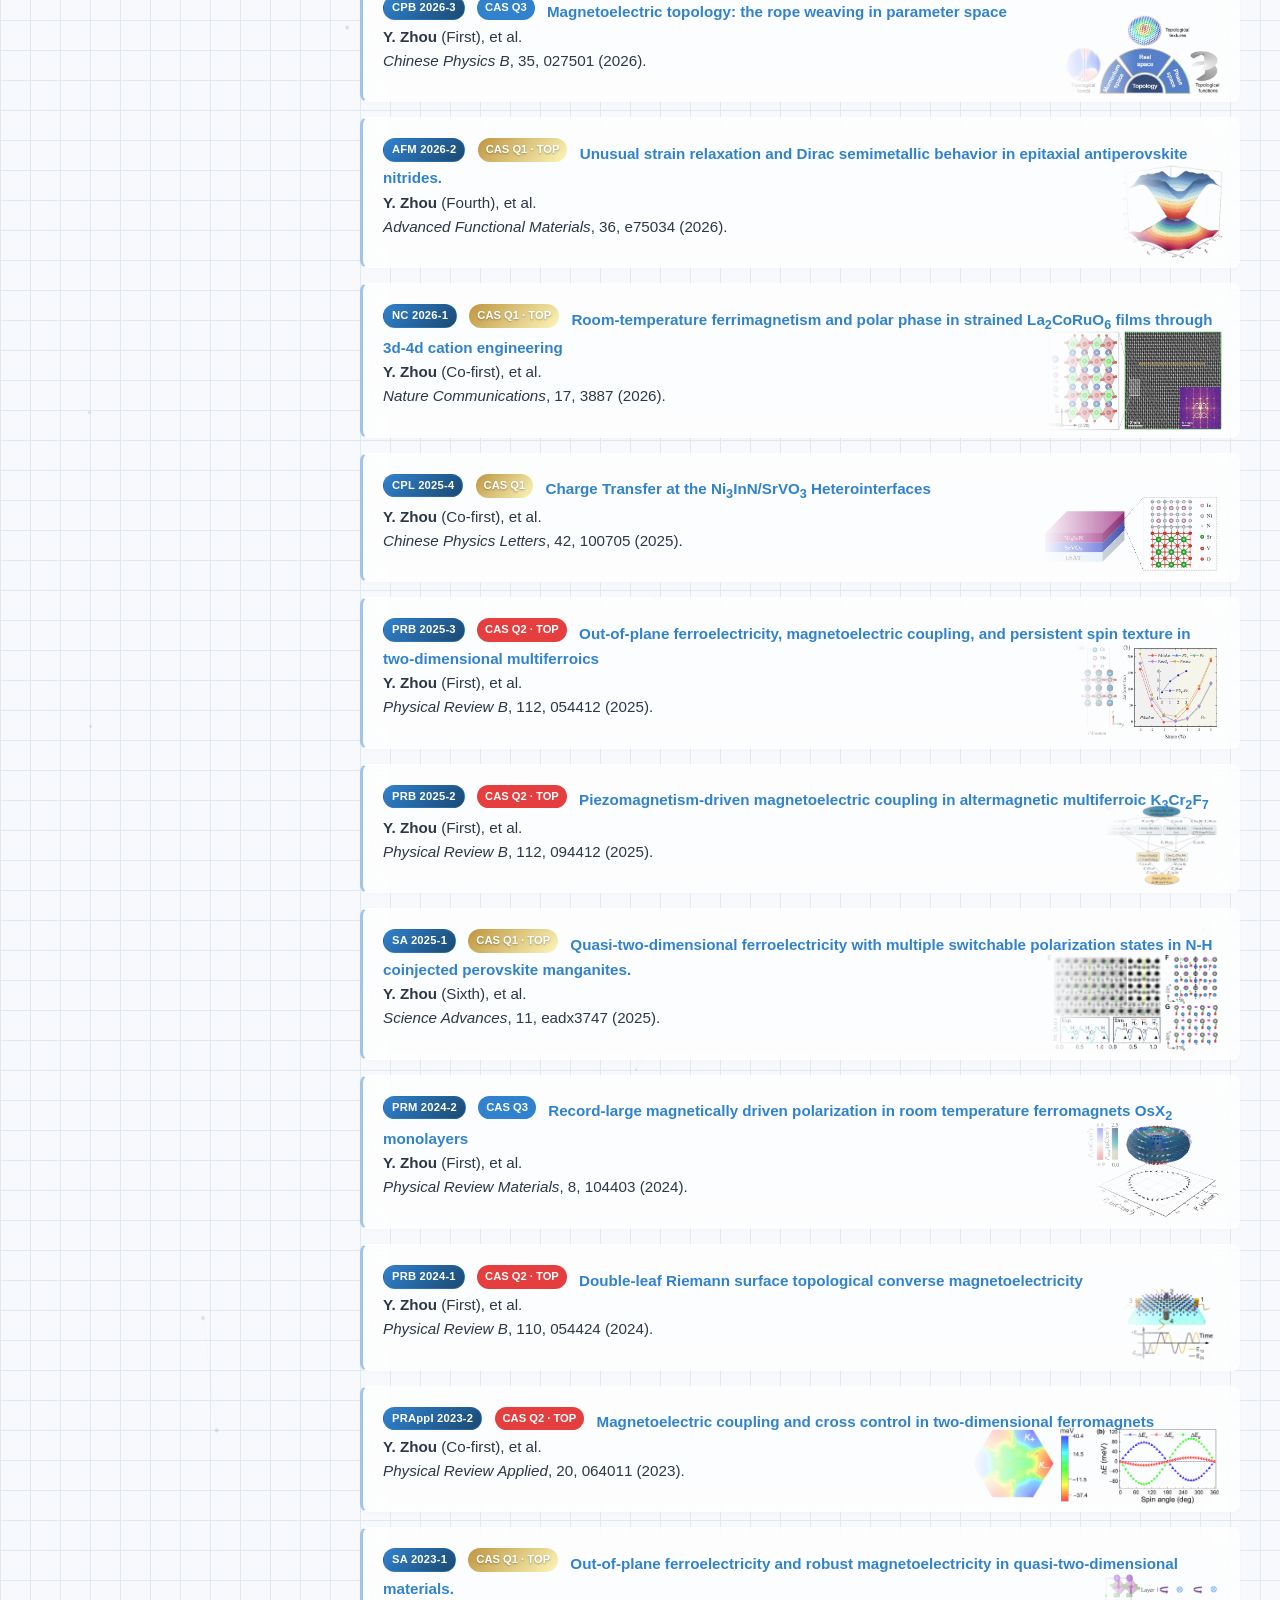
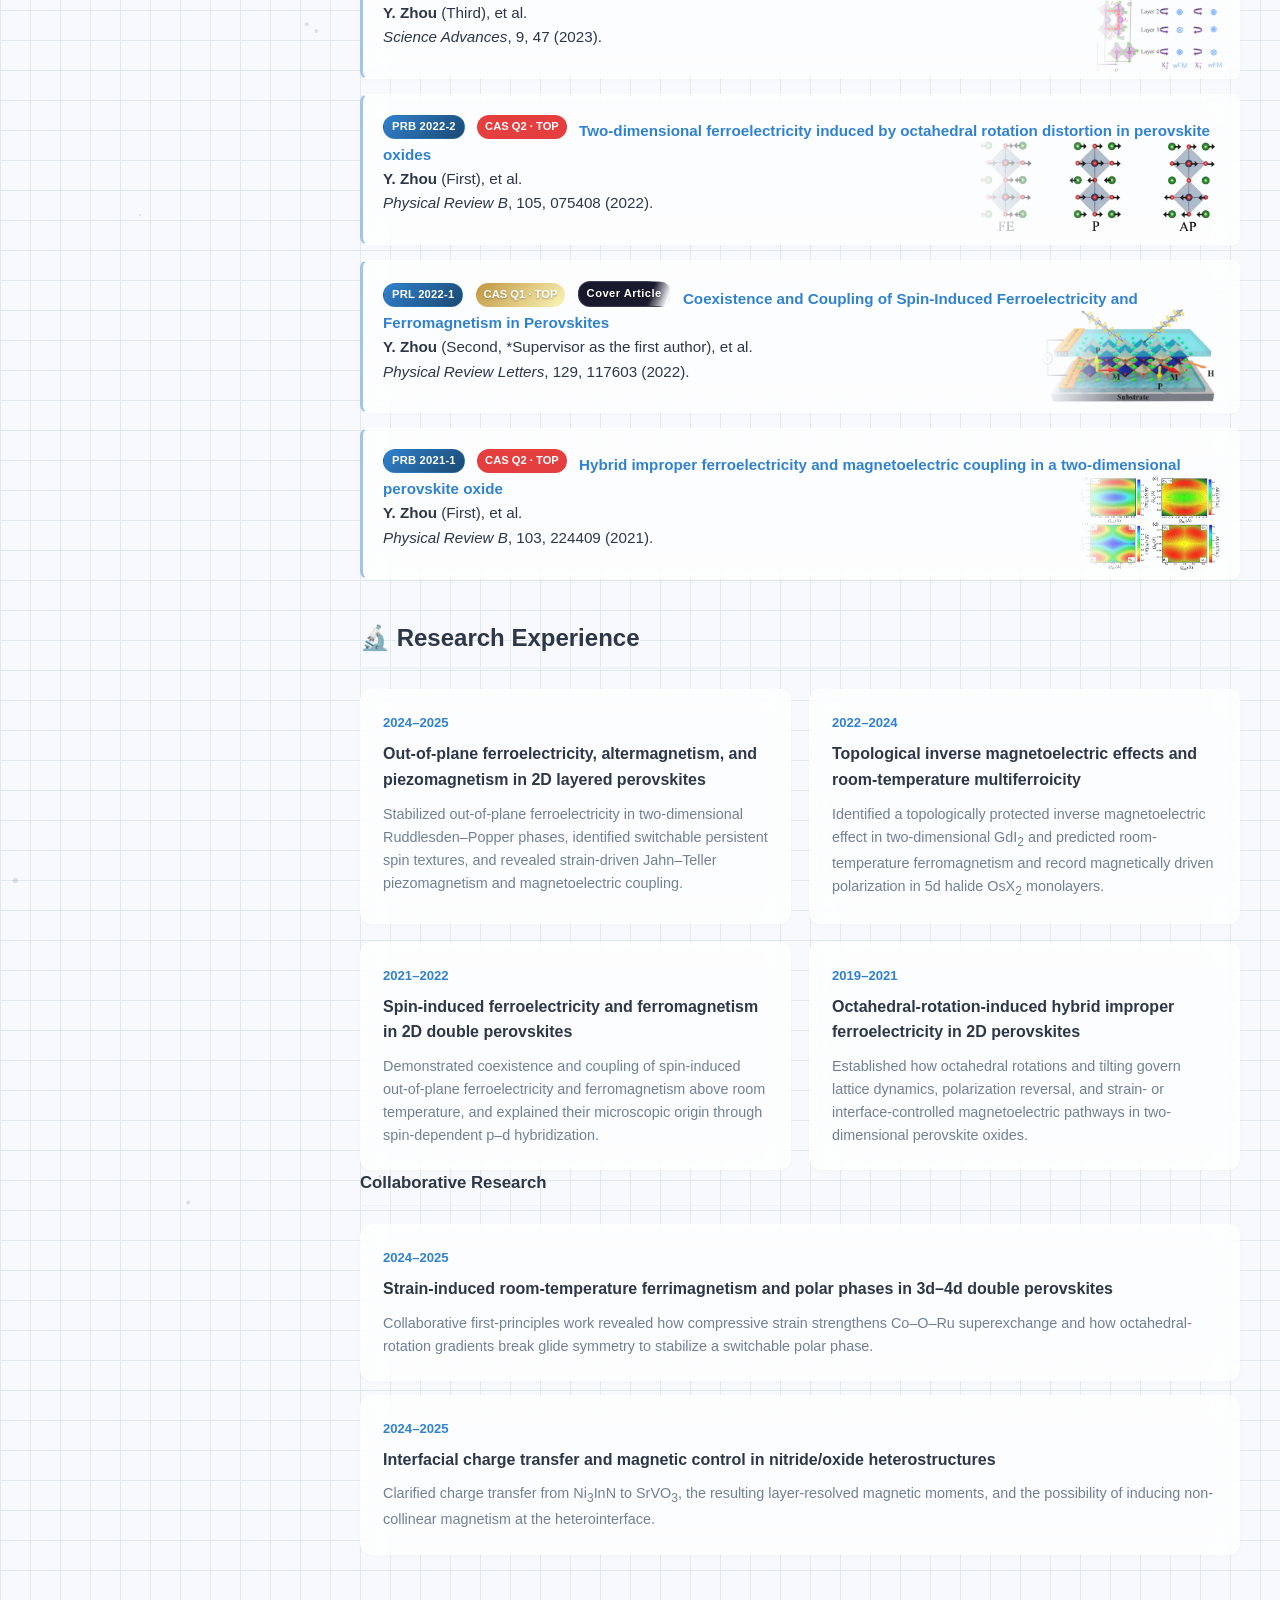
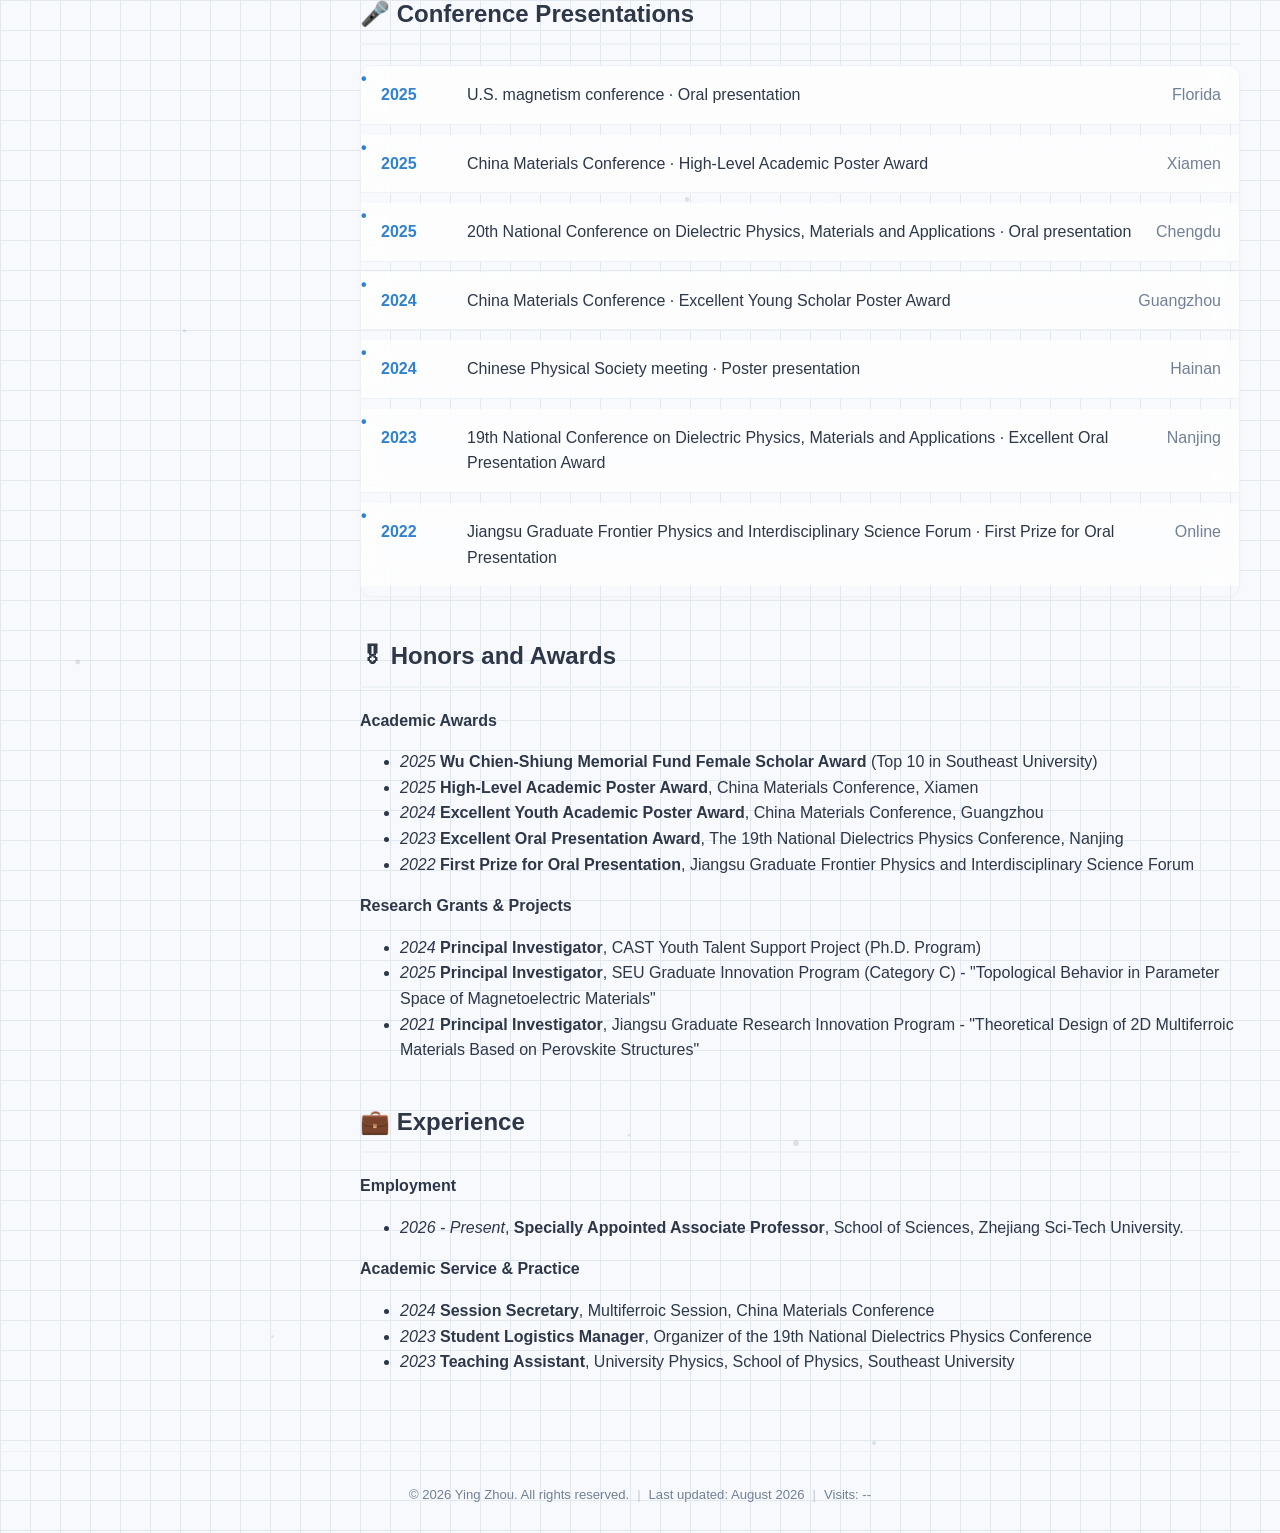
==== commit 503a6dde: "Switch Google Scholar link language to Chinese" ====
--- a/index.html
+++ b/index.html
@@ -73,7 +73,7 @@
                         <li><i class="fas fa-fw fa-map-marker-alt"></i> Hangzhou, China</li>
                         <li><i class="fas fa-fw fa-university"></i> Zhejiang Sci-Tech University</li>
                         <li><i class="fas fa-fw fa-envelope"></i> <a href="mailto:zhouying_arale@163.com">Email</a></li>
-                        <li><i class="fas fa-fw fa-graduation-cap"></i> <a href="https://scholar.google.com/citations?hl=ja&user=NNUW3t4AAAAJ" target="_blank" rel="noopener">Google Scholar</a></li>
+                        <li><i class="fas fa-fw fa-graduation-cap"></i> <a href="https://scholar.google.com/citations?hl=zh-CN&user=NNUW3t4AAAAJ" target="_blank" rel="noopener">Google Scholar</a></li>
                     </ul>
                 </div>
             </div>
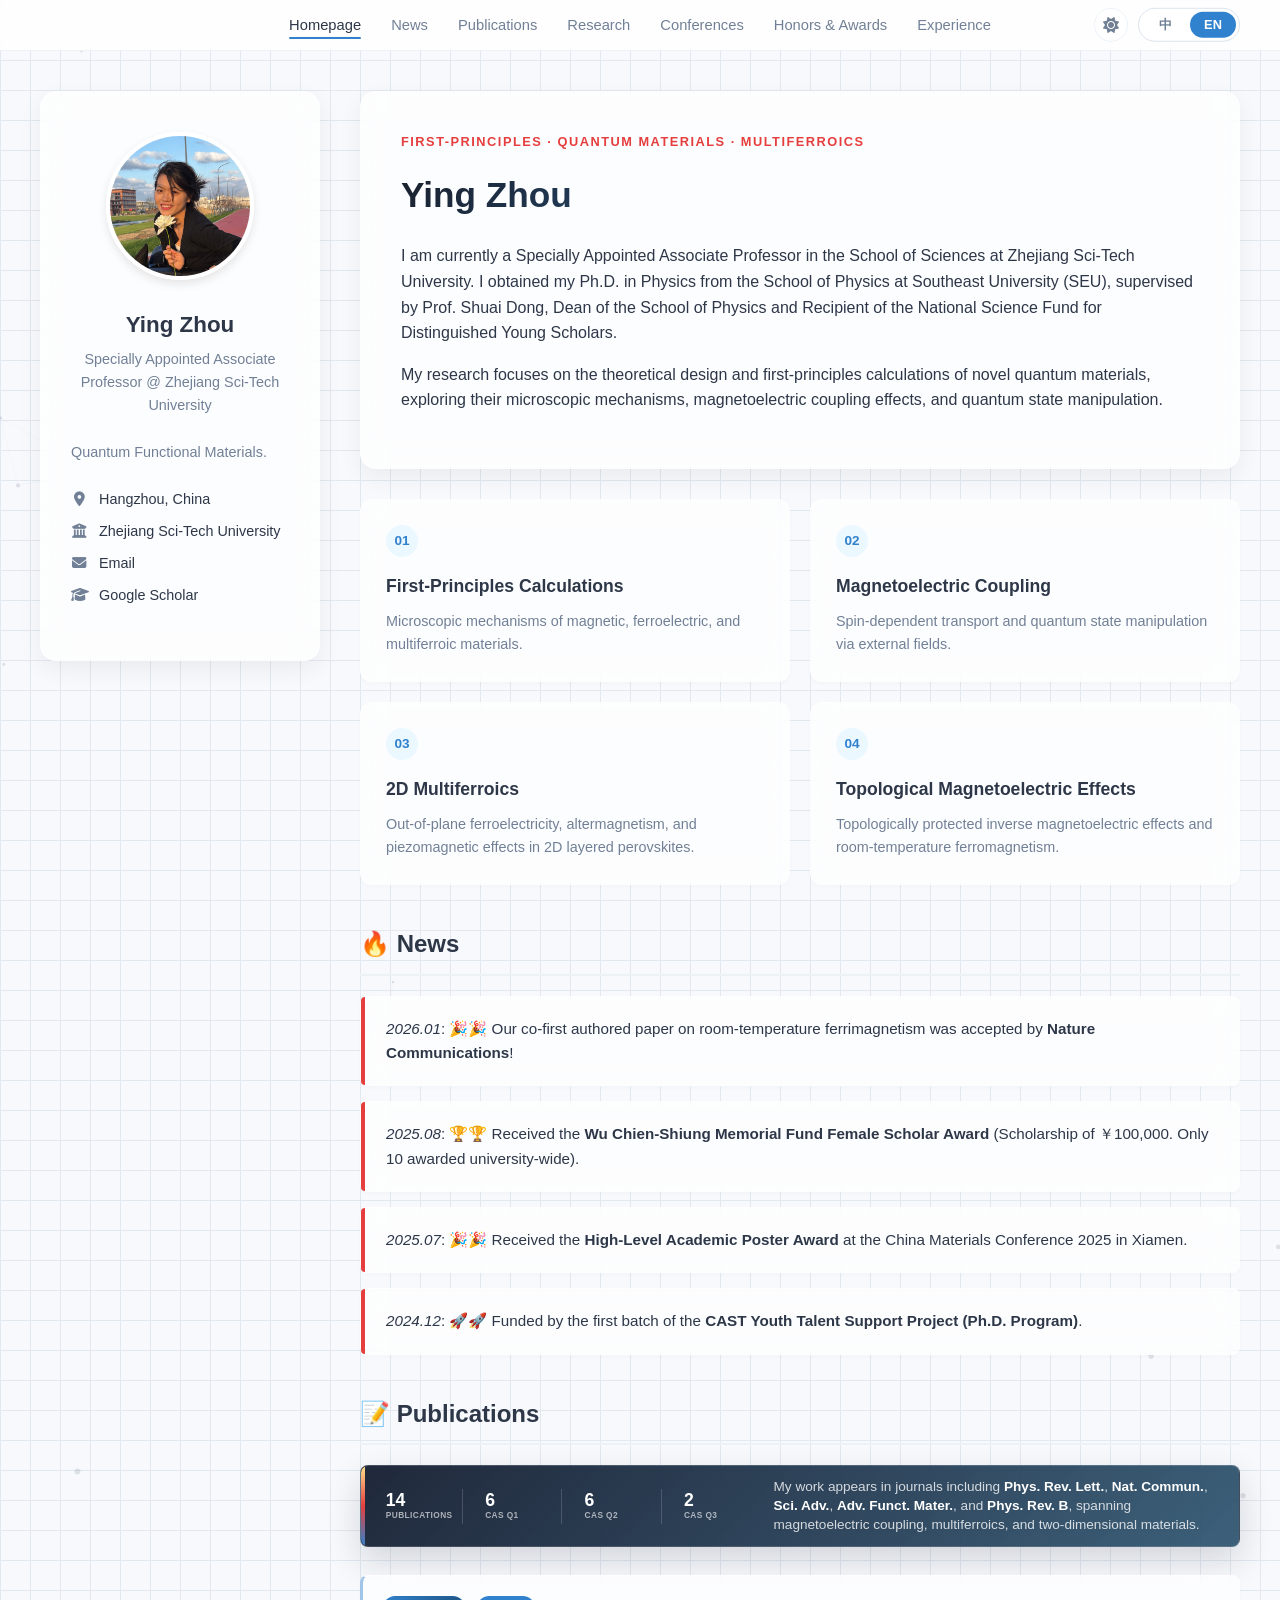
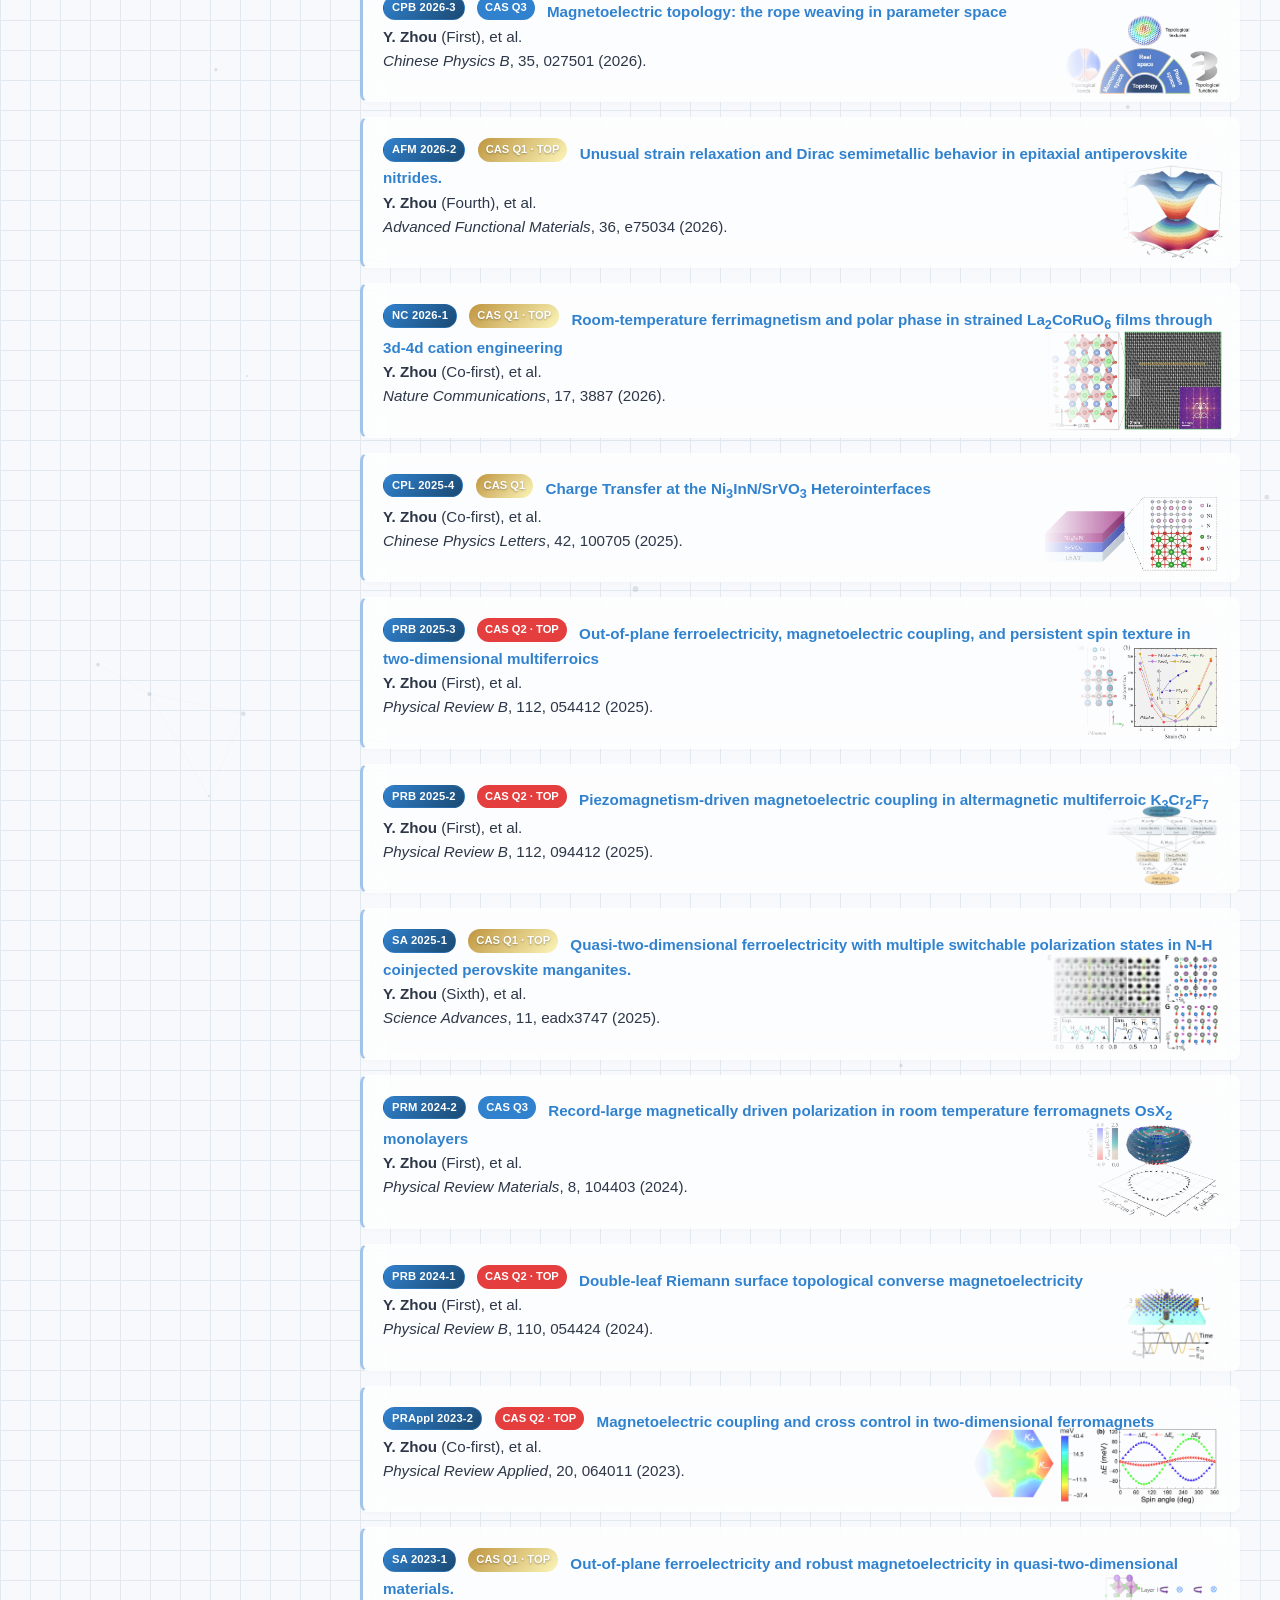
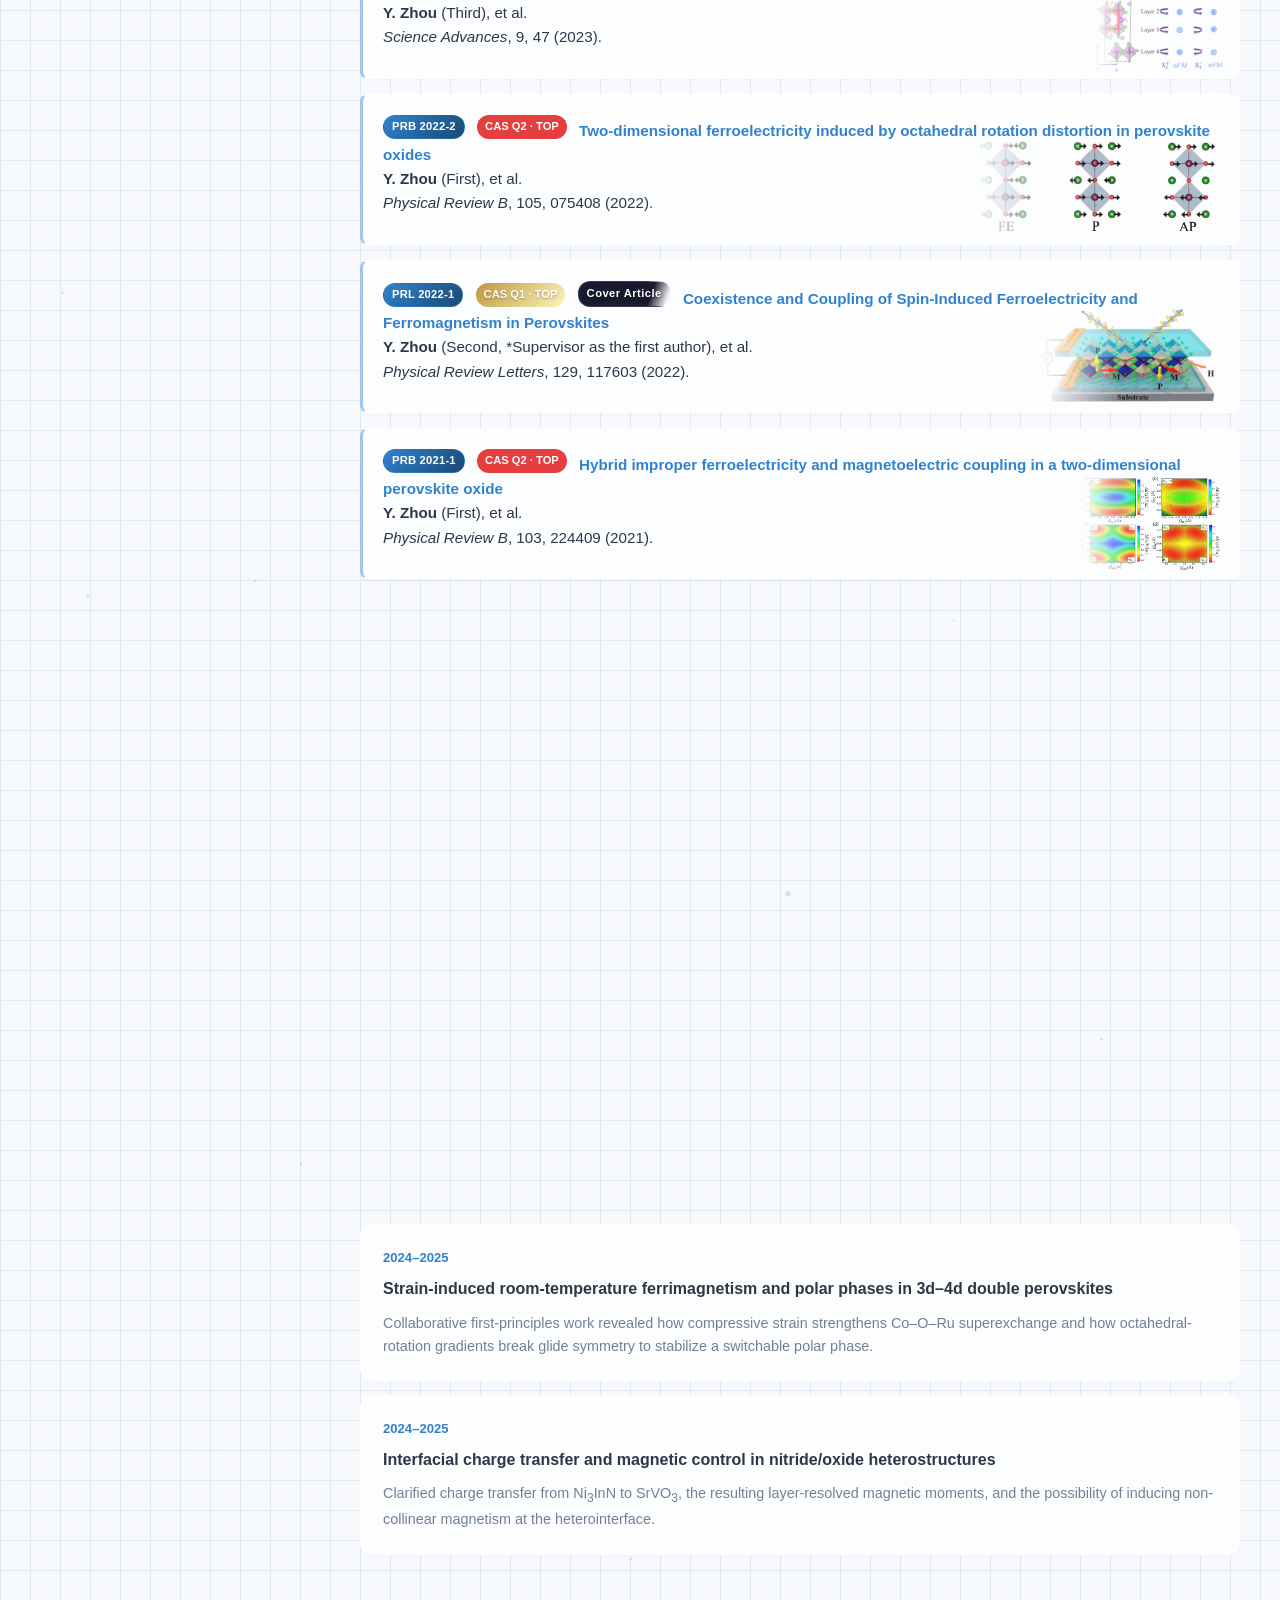
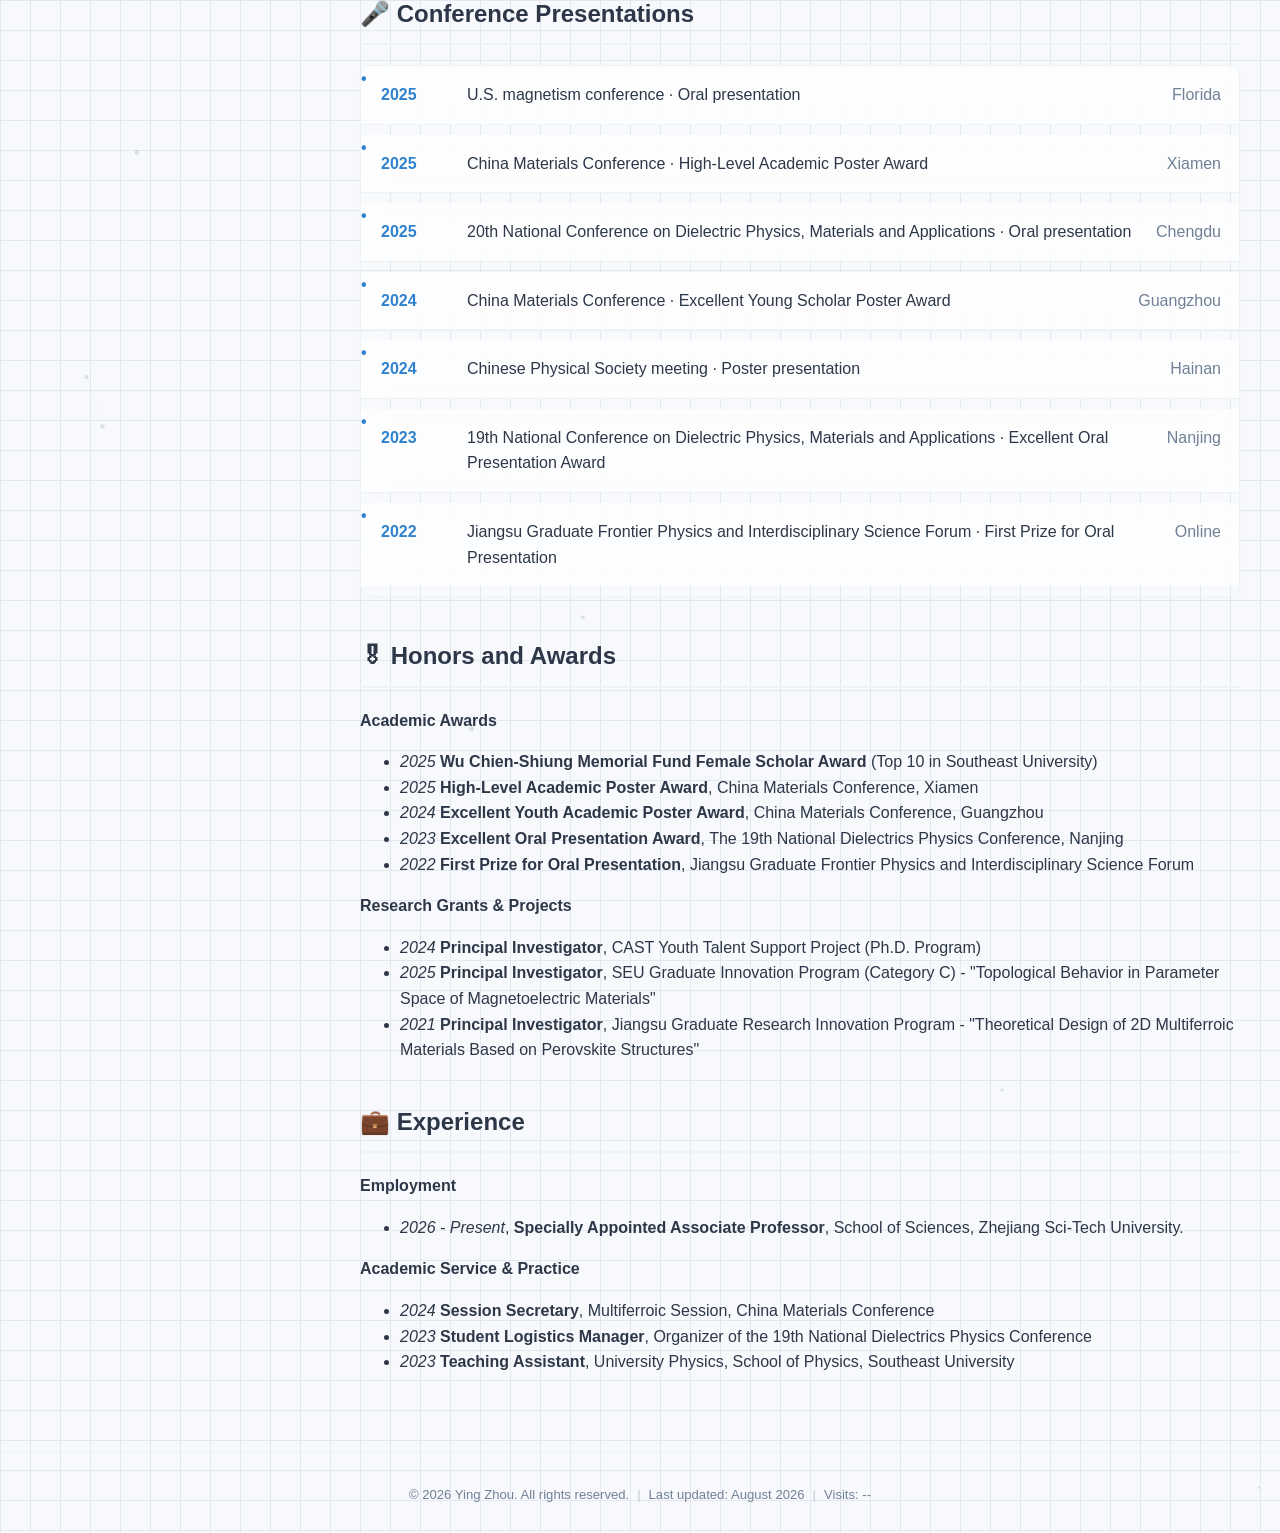
==== commit 6b182ccb: "Match Google Scholar link language to page language" ====
--- a/index.html
+++ b/index.html
@@ -73,7 +73,7 @@
                         <li><i class="fas fa-fw fa-map-marker-alt"></i> Hangzhou, China</li>
                         <li><i class="fas fa-fw fa-university"></i> Zhejiang Sci-Tech University</li>
                         <li><i class="fas fa-fw fa-envelope"></i> <a href="mailto:zhouying_arale@163.com">Email</a></li>
-                        <li><i class="fas fa-fw fa-graduation-cap"></i> <a href="https://scholar.google.com/citations?hl=zh-CN&user=NNUW3t4AAAAJ" target="_blank" rel="noopener">Google Scholar</a></li>
+                        <li><i class="fas fa-fw fa-graduation-cap"></i> <a href="https://scholar.google.com/citations?hl=en&user=NNUW3t4AAAAJ" target="_blank" rel="noopener">Google Scholar</a></li>
                     </ul>
                 </div>
             </div>
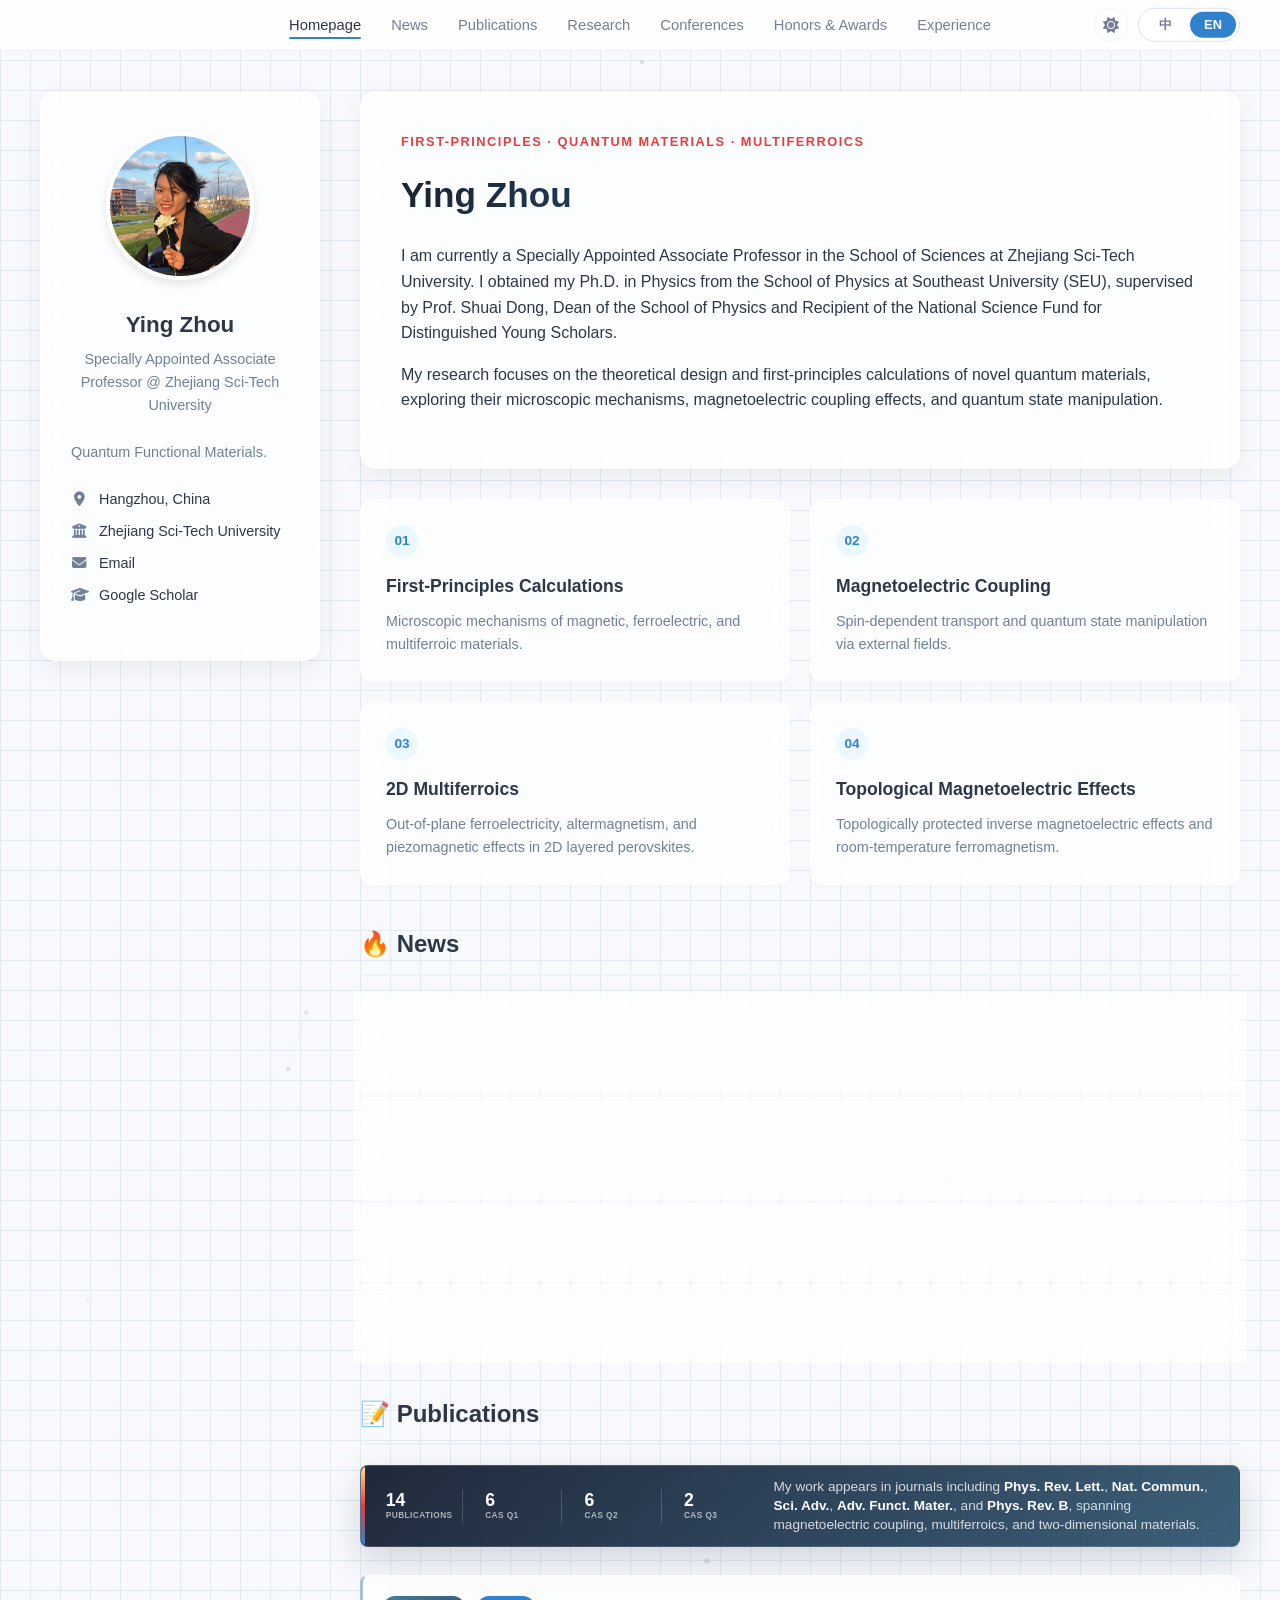
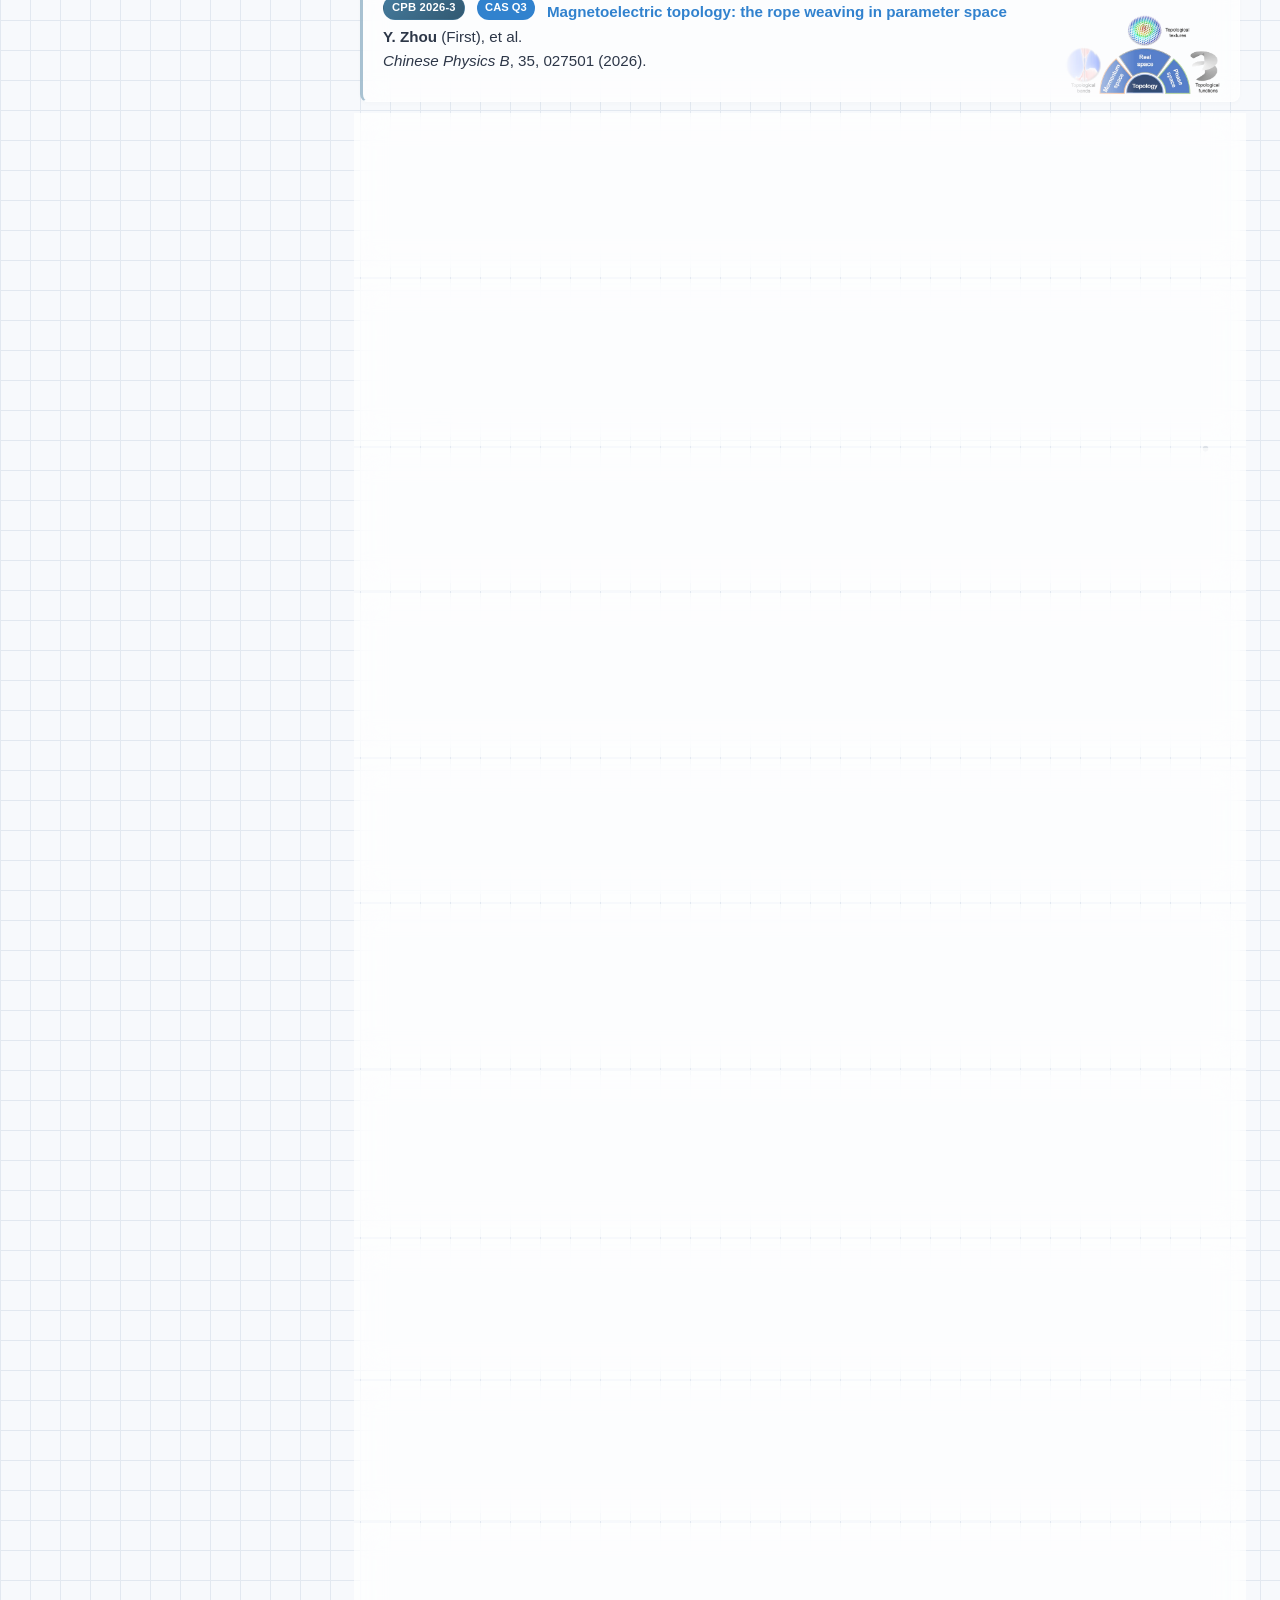
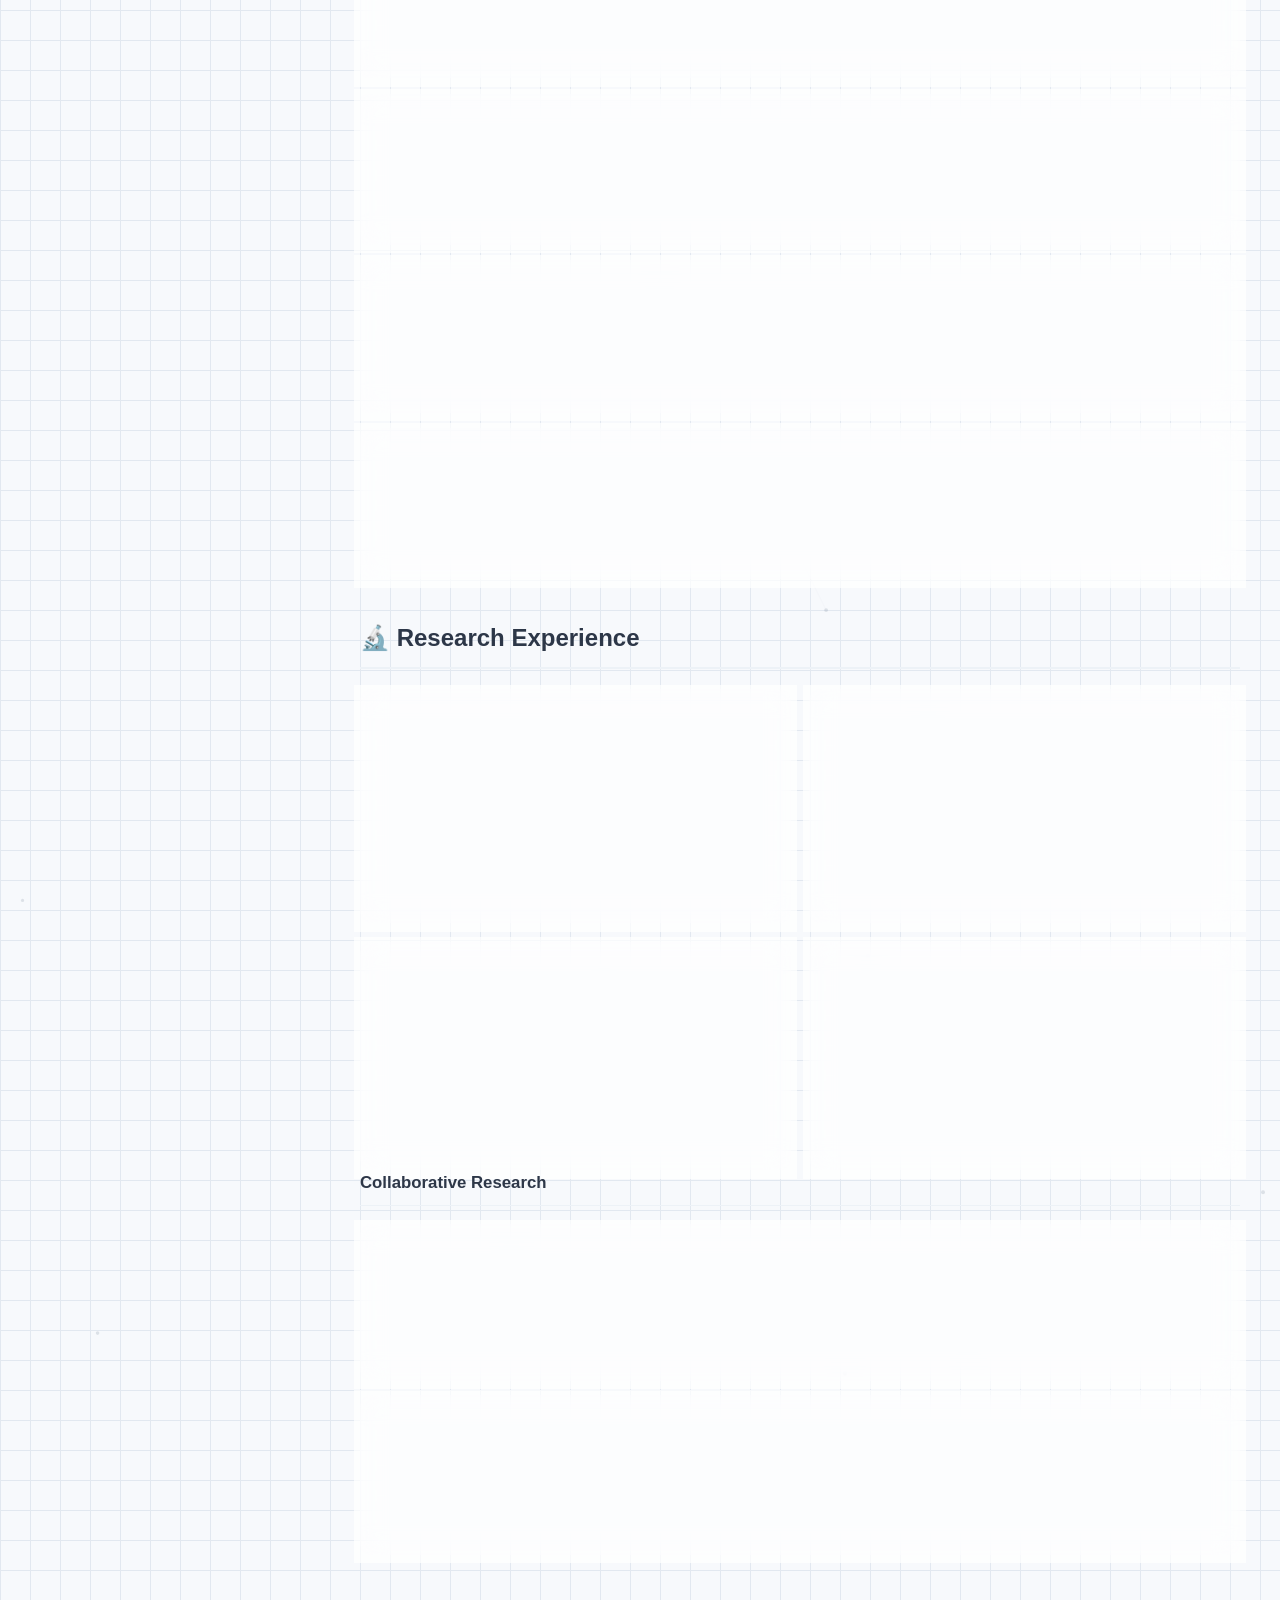
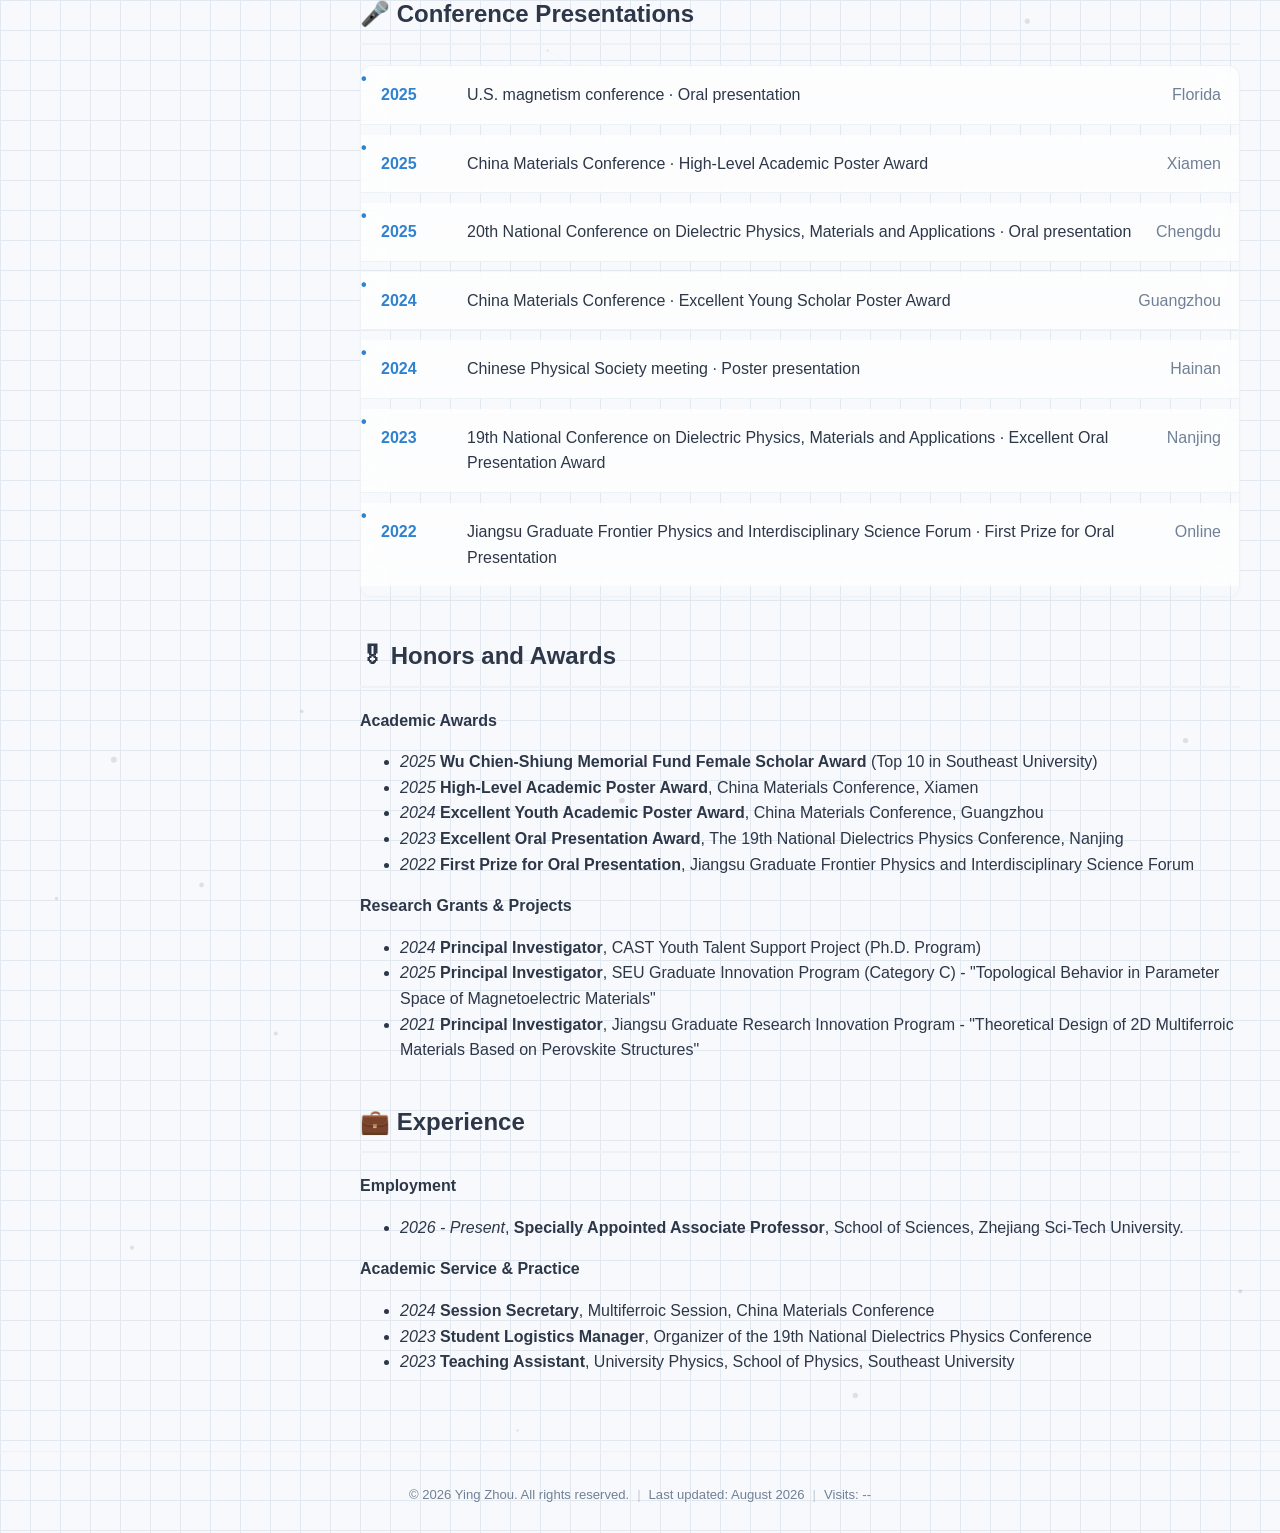
==== commit e0a4dbed: "Polish publication cards with journal accents, hover shine, and zoom hint" ====
--- a/index.html
+++ b/index.html
@@ -10,7 +10,7 @@
 
     <link rel="alternate" hreflang="en" href="index.html">
     <link rel="alternate" hreflang="zh-CN" href="index-zh.html">
-    <link rel="stylesheet" href="assets/css/main.css?v=3">
+    <link rel="stylesheet" href="assets/css/main.css?v=4">
     <link rel="icon" href="data:image/svg+xml,<svg xmlns='http://www.w3.org/2000/svg' viewBox='0 0 32 32'><rect width='32' height='32' rx='8' fill='%233182ce'/><text x='50%25' y='55%25' dominant-baseline='middle' text-anchor='middle' font-family='system-ui' font-size='17' font-weight='700' fill='white'>YZ</text></svg>">
 </head>
 <body>
@@ -138,7 +138,7 @@
                 <div class="publication-list reveal">
                   <ul class="reveal-stagger">
                     <!-- ========== 2026 ========== -->
-                    <li>
+                    <li class="pub-j-cpb">
                         <img class="pub-fig" src="paper_figs/2026-3.webp" alt="" loading="lazy" />
                         <div class="pub-content">
                             <span class="pub-venue">CPB 2026-3</span> <span class="pub-badge pub-badge--c">CAS Q3</span>
@@ -150,7 +150,7 @@
                         </div>
                     </li>
 
-                    <li>
+                    <li class="pub-j-afm">
                         <img class="pub-fig" src="paper_figs/2026-2.webp" alt="" loading="lazy" />
                         <div class="pub-content">
                             <span class="pub-venue">AFM 2026-2</span> <span class="pub-badge pub-badge--a">CAS Q1 · TOP</span>
@@ -162,7 +162,7 @@
                         </div>
                     </li>
 
-                    <li>
+                    <li class="pub-j-nc">
                         <img class="pub-fig" src="paper_figs/2026-1.webp" alt="" loading="lazy" />
                         <div class="pub-content">
                             <span class="pub-venue">NC 2026-1</span> <span class="pub-badge pub-badge--a">CAS Q1 · TOP</span>
@@ -175,7 +175,7 @@
                     </li>
 
                     <!-- ========== 2025 ========== -->
-                    <li>
+                    <li class="pub-j-cpl">
                         <img class="pub-fig" src="paper_figs/2025-4.webp" alt="" loading="lazy" />
                         <div class="pub-content">
                             <span class="pub-venue">CPL 2025-4</span> <span class="pub-badge pub-badge--a">CAS Q1</span>
@@ -187,7 +187,7 @@
                         </div>
                     </li>
 
-                    <li>
+                    <li class="pub-j-prb">
                         <img class="pub-fig" src="paper_figs/2025-3.webp" alt="" loading="lazy" />
                         <div class="pub-content">
                             <span class="pub-venue">PRB 2025-3</span> <span class="pub-badge pub-badge--b">CAS Q2 · TOP</span>
@@ -199,7 +199,7 @@
                         </div>
                     </li>
 
-                    <li>
+                    <li class="pub-j-prb">
                         <img class="pub-fig" src="paper_figs/2025-2.webp" alt="" loading="lazy" />
                         <div class="pub-content">
                             <span class="pub-venue">PRB 2025-2</span> <span class="pub-badge pub-badge--b">CAS Q2 · TOP</span>
@@ -211,7 +211,7 @@
                         </div>
                     </li>
 
-                    <li>
+                    <li class="pub-j-sa">
                         <img class="pub-fig" src="paper_figs/2025-1.webp" alt="" loading="lazy" />
                         <div class="pub-content">
                             <span class="pub-venue">SA 2025-1</span> <span class="pub-badge pub-badge--a">CAS Q1 · TOP</span>
@@ -224,7 +224,7 @@
                     </li>
 
                     <!-- ========== 2024 ========== -->
-                    <li>
+                    <li class="pub-j-prm">
                         <img class="pub-fig" src="paper_figs/2024-2.webp" alt="" loading="lazy" />
                         <div class="pub-content">
                             <span class="pub-venue">PRM 2024-2</span> <span class="pub-badge pub-badge--c">CAS Q3</span>
@@ -236,7 +236,7 @@
                         </div>
                     </li>
 
-                    <li>
+                    <li class="pub-j-prb">
                         <img class="pub-fig" src="paper_figs/2024-1.webp" alt="" loading="lazy" />
                         <div class="pub-content">
                             <span class="pub-venue">PRB 2024-1</span> <span class="pub-badge pub-badge--b">CAS Q2 · TOP</span>
@@ -249,7 +249,7 @@
                     </li>
 
                     <!-- ========== 2023 ========== -->
-                    <li>
+                    <li class="pub-j-prappl">
                         <img class="pub-fig" src="paper_figs/2023-2.webp" alt="" loading="lazy" />
                         <div class="pub-content">
                             <span class="pub-venue">PRAppl 2023-2</span> <span class="pub-badge pub-badge--b">CAS Q2 · TOP</span>
@@ -261,7 +261,7 @@
                         </div>
                     </li>
 
-                    <li>
+                    <li class="pub-j-sa">
                         <img class="pub-fig" src="paper_figs/2023-1.webp" alt="" loading="lazy" />
                         <div class="pub-content">
                             <span class="pub-venue">SA 2023-1</span> <span class="pub-badge pub-badge--a">CAS Q1 · TOP</span>
@@ -274,7 +274,7 @@
                     </li>
 
                     <!-- ========== 2022 ========== -->
-                    <li>
+                    <li class="pub-j-prb">
                         <img class="pub-fig" src="paper_figs/2022-2.webp" alt="" loading="lazy" />
                         <div class="pub-content">
                             <span class="pub-venue">PRB 2022-2</span> <span class="pub-badge pub-badge--b">CAS Q2 · TOP</span>
@@ -286,7 +286,7 @@
                         </div>
                     </li>
 
-                    <li>
+                    <li class="pub-j-prl">
                         <img class="pub-fig" src="paper_figs/2022-1.webp" alt="" loading="lazy" />
                         <div class="pub-content">
                             <span class="pub-venue">PRL 2022-1</span> <span class="pub-badge pub-badge--a">CAS Q1 · TOP</span> <span class="pub-badge pub-badge--cover">Cover Article</span>
@@ -299,7 +299,7 @@
                     </li>
 
                     <!-- ========== 2021 ========== -->
-                    <li>
+                    <li class="pub-j-prb">
                         <img class="pub-fig" src="paper_figs/2021-1.webp" alt="" loading="lazy" />
                         <div class="pub-content">
                             <span class="pub-venue">PRB 2021-1</span> <span class="pub-badge pub-badge--b">CAS Q2 · TOP</span>
@@ -569,6 +569,7 @@
         var lightboxClose = document.getElementById('lightboxClose');
 
         document.querySelectorAll('.pub-fig').forEach(function(img) {
+            img.title = 'Click to enlarge';
             img.addEventListener('click', function(e) {
                 e.preventDefault();
                 e.stopPropagation();
--- a/assets/css/main.css
+++ b/assets/css/main.css
@@ -609,11 +609,22 @@
 /* Publication Styling */
 .publication-list li {
     padding-left: 20px;
-    border-left: 3px solid rgba(49,130,206,0.45);
+    border-left: 3px solid var(--pub-accent-soft, rgba(49,130,206,0.45));
     transition: transform 0.3s ease, box-shadow 0.3s ease, border-color 0.3s ease, border-left-color 0.3s ease, background-color 0.3s ease;
     position: relative;
     overflow: hidden;
 }
+
+/* Per-journal accent colors */
+.pub-j-prl    { --pub-accent: #1f3b73; --pub-accent-soft: rgba(31, 59, 115, 0.45); }
+.pub-j-prb    { --pub-accent: #3d6ea5; --pub-accent-soft: rgba(61, 110, 165, 0.45); }
+.pub-j-prm    { --pub-accent: #41737f; --pub-accent-soft: rgba(65, 115, 127, 0.45); }
+.pub-j-prappl { --pub-accent: #5a7d5a; --pub-accent-soft: rgba(90, 125, 90, 0.45); }
+.pub-j-nc     { --pub-accent: #e8740c; --pub-accent-soft: rgba(232, 116, 12, 0.45); }
+.pub-j-sa     { --pub-accent: #c8102e; --pub-accent-soft: rgba(200, 16, 46, 0.45); }
+.pub-j-afm    { --pub-accent: #0b6e4f; --pub-accent-soft: rgba(11, 110, 79, 0.45); }
+.pub-j-cpl    { --pub-accent: #9b2226; --pub-accent-soft: rgba(155, 34, 38, 0.45); }
+.pub-j-cpb    { --pub-accent: #457b9d; --pub-accent-soft: rgba(69, 123, 157, 0.45); }
 
 .publication-list .pub-content {
     position: relative;
@@ -649,7 +660,60 @@
     transform: translateY(-3px);
     box-shadow: var(--shadow-md);
     border-color: #cbd5e0;
-    border-left-color: var(--accent-red);
+    border-left-color: var(--pub-accent, var(--accent-red));
+}
+
+/* Hover shine sweep */
+.publication-list li::after {
+    content: '';
+    position: absolute;
+    top: -20%;
+    left: -60%;
+    width: 40%;
+    height: 140%;
+    background: linear-gradient(105deg, transparent 15%, rgba(255,255,255,0.28) 50%, transparent 85%);
+    transform: skewX(-20deg);
+    opacity: 0;
+    pointer-events: none;
+    z-index: 2;
+    transition: opacity 0.25s ease;
+}
+
+.publication-list li:hover::after {
+    left: 110%;
+    opacity: 1;
+    transition: left 0.65s ease, opacity 0.2s ease;
+}
+
+/* Zoom hint badge over figure */
+.publication-list li::before {
+    content: '\f00e';
+    font-family: 'Font Awesome 6 Free';
+    font-weight: 900;
+    position: absolute;
+    right: 26px;
+    bottom: 16px;
+    width: 30px;
+    height: 30px;
+    display: flex;
+    align-items: center;
+    justify-content: center;
+    border-radius: 50%;
+    background: rgba(15, 23, 42, 0.55);
+    color: #fff;
+    font-size: 0.75rem;
+    backdrop-filter: blur(4px);
+    -webkit-backdrop-filter: blur(4px);
+    opacity: 0;
+    transform: scale(0.7);
+    pointer-events: none;
+    z-index: 3;
+    transition: opacity 0.25s ease, transform 0.25s ease;
+}
+
+.publication-list li:hover::before {
+    opacity: 1;
+    transform: scale(1);
 }
 
 .publication-list p {
@@ -677,10 +741,10 @@
 .pub-venue {
     display: inline-block;
     padding: 2px 8px;
-    border: 1px solid rgba(49,130,206,0.3);
+    border: 1px solid color-mix(in srgb, var(--pub-accent, var(--accent-blue)) 30%, transparent);
     border-radius: 999px;
     color: #fff;
-    background: linear-gradient(135deg, var(--accent-blue), #1a4972);
+    background: linear-gradient(135deg, var(--pub-accent, var(--accent-blue)), color-mix(in srgb, var(--pub-accent, #1a4972) 72%, #000));
     font-size: 0.7rem;
     font-weight: 700;
     margin-right: 8px;
